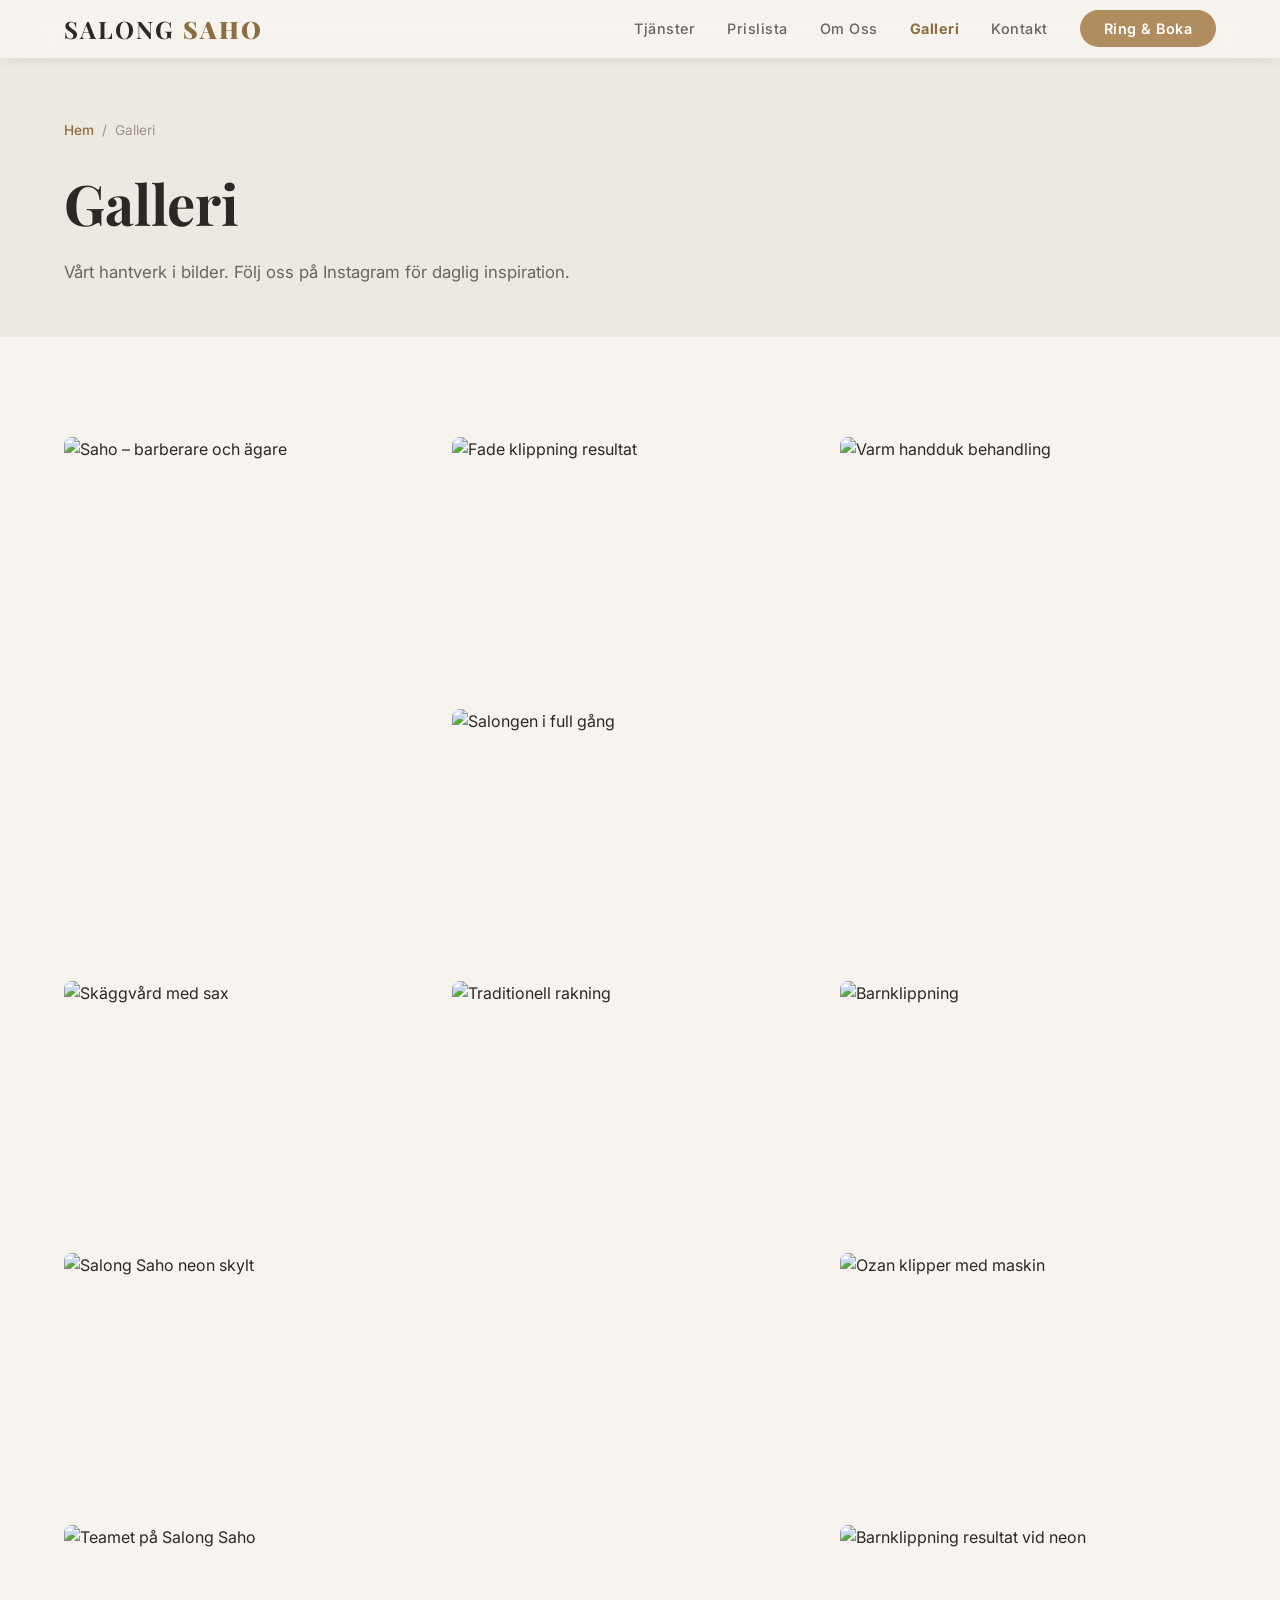
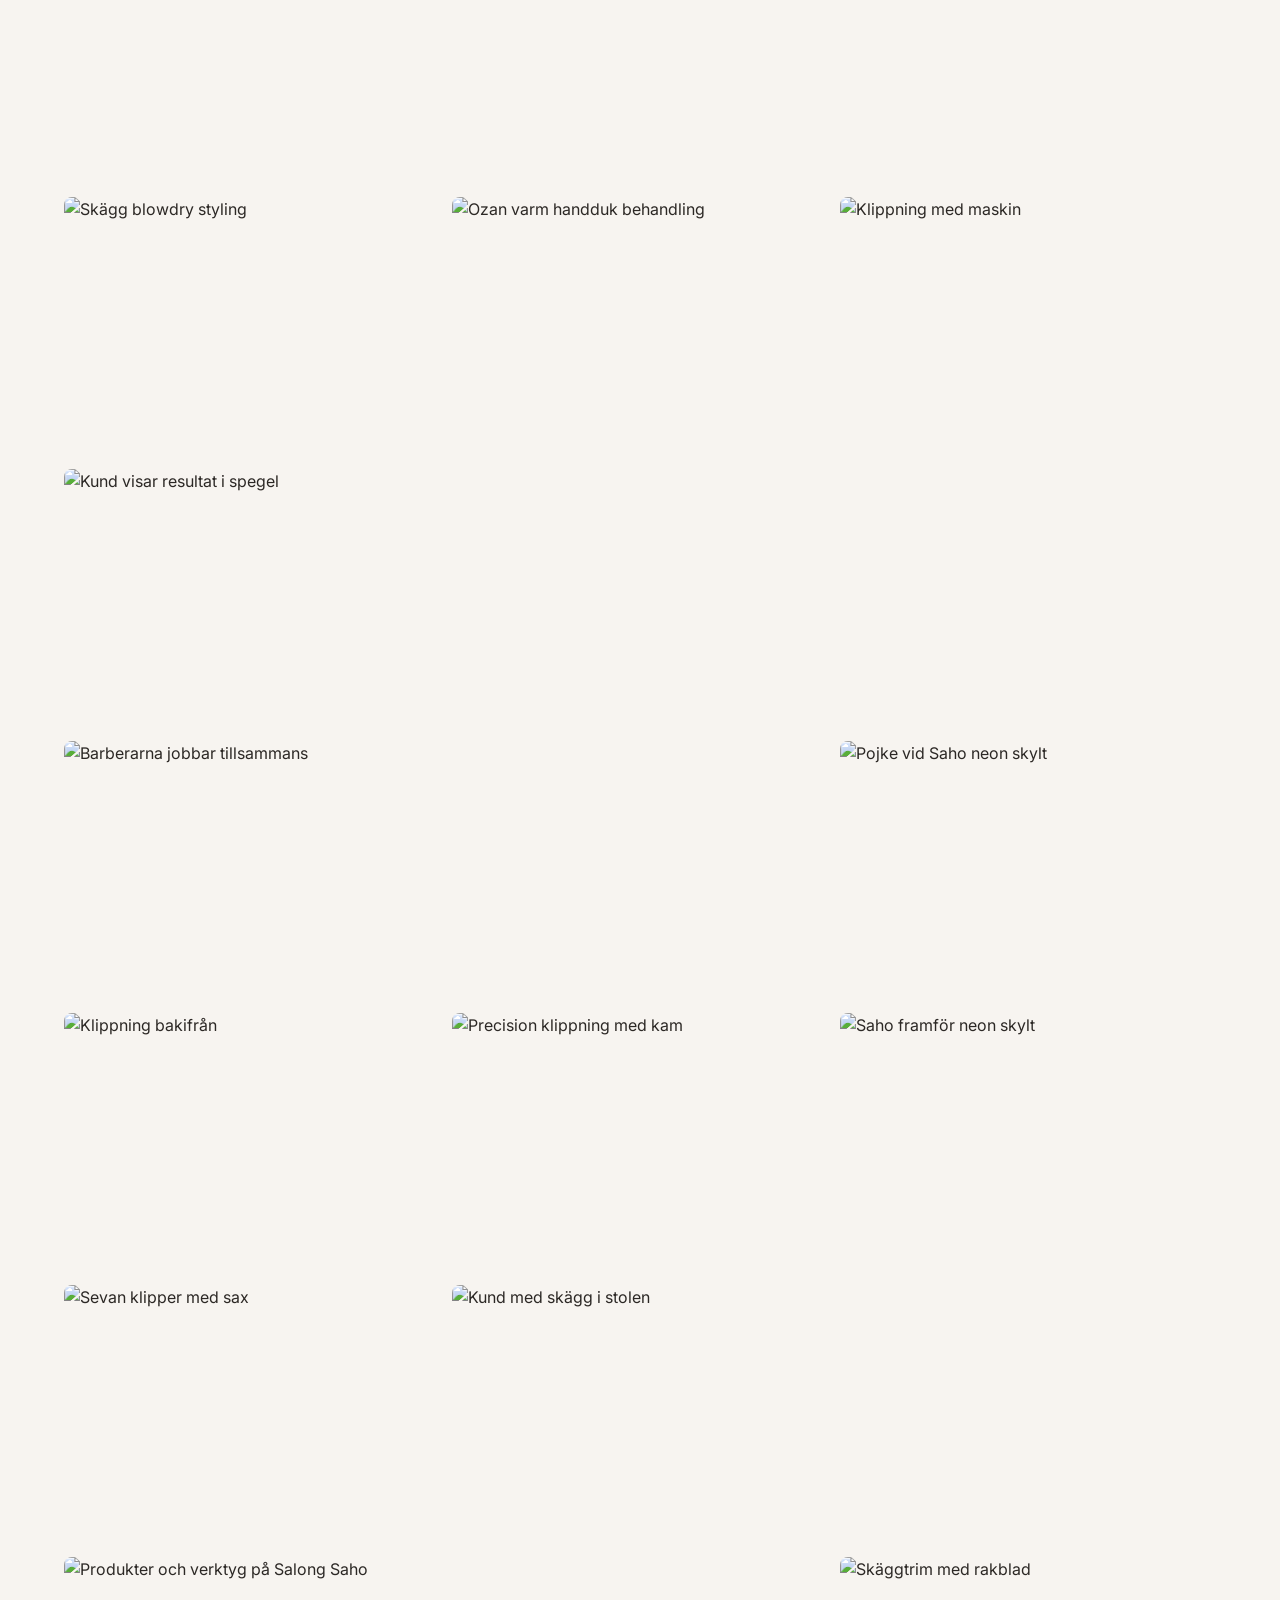
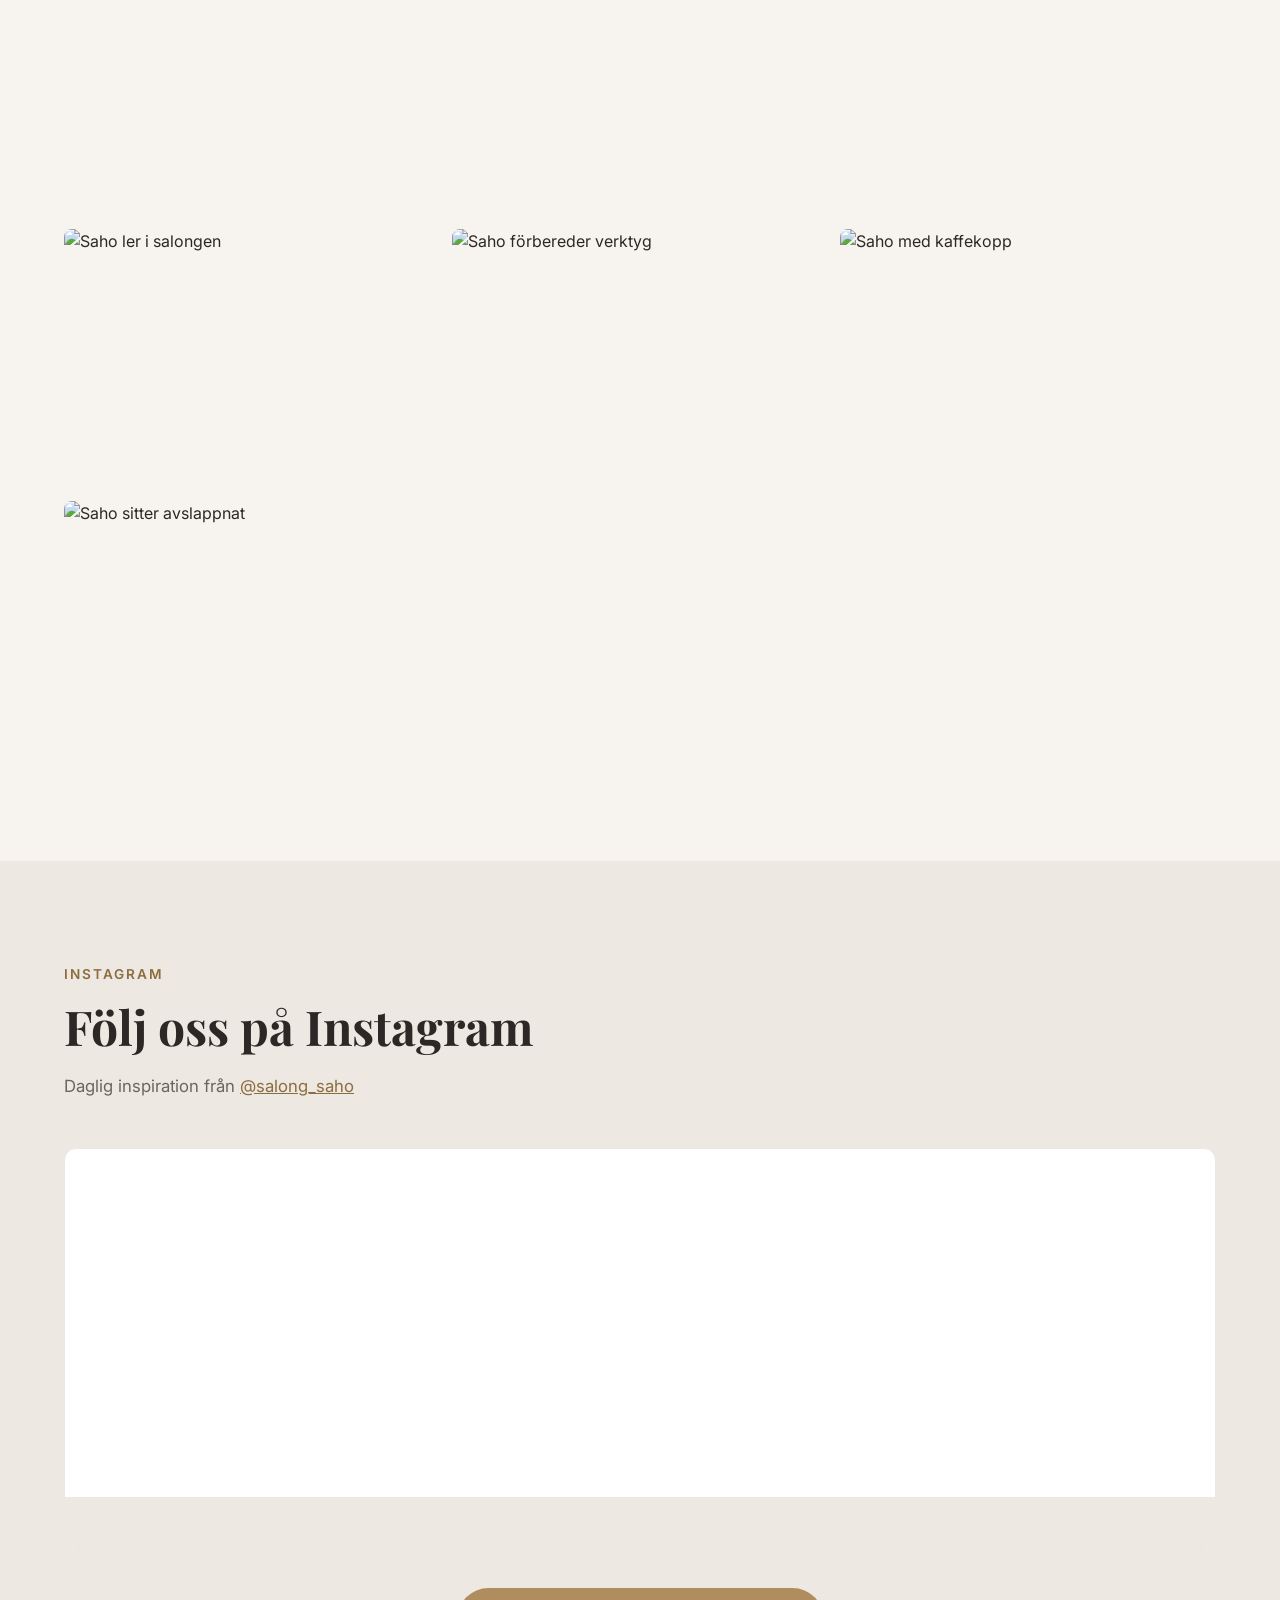
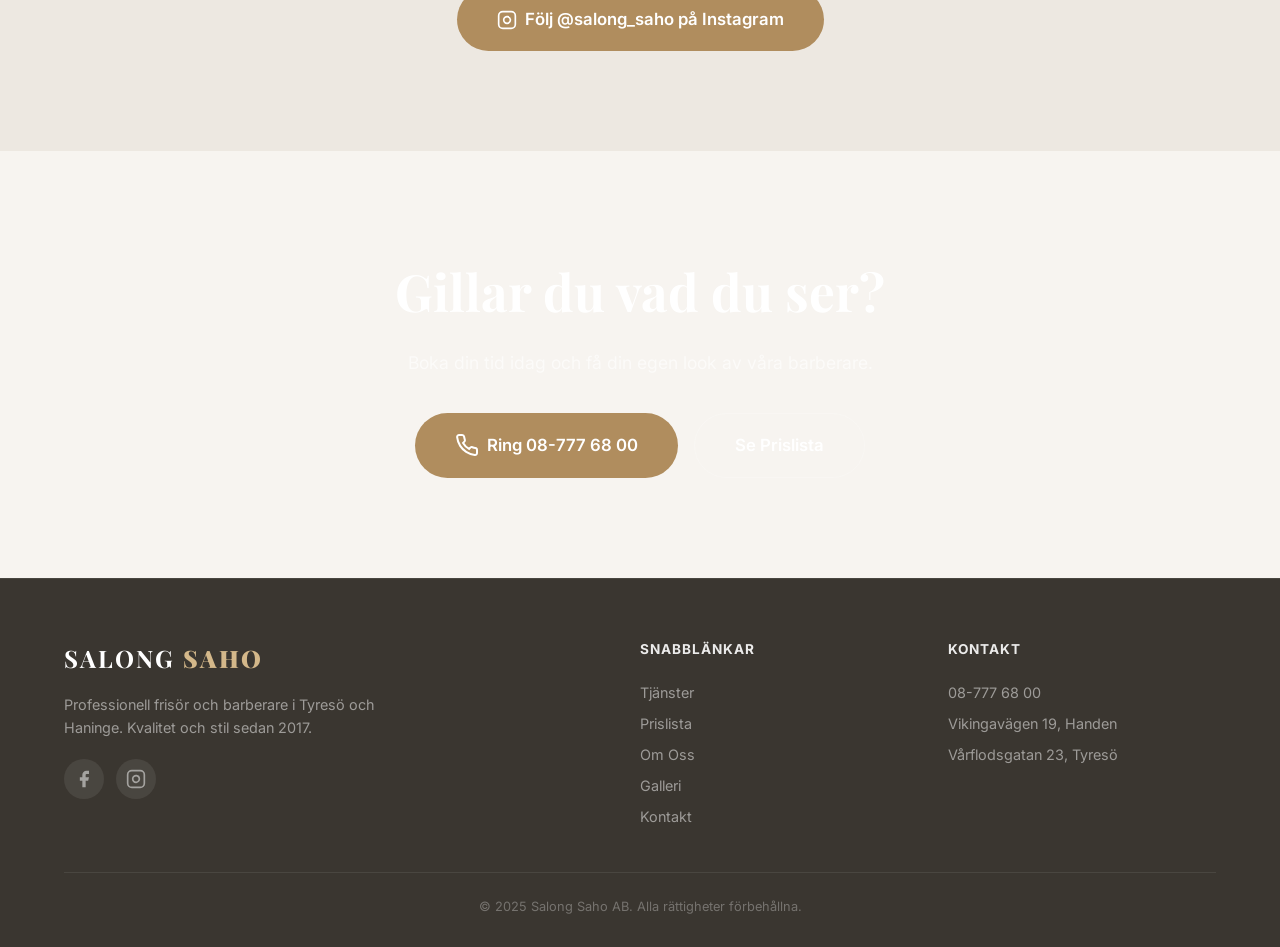
==== galleri.html @ a86d70c0 "Replace all Unsplash stock photos with real Salong Saho images Swapped every image across the site t" ====
<!DOCTYPE html>
<html lang="sv">
<head>
    <meta charset="UTF-8">
    <meta name="viewport" content="width=device-width, initial-scale=1.0">
    <title>Galleri | Salong Saho – Se vårt hantverk i Tyresö & Haninge</title>
    <meta name="description" content="Se bilder från Salong Saho. Klippningar, fades, skäggvård och styling. Följ oss på Instagram @salong_saho för daglig inspiration.">
    <meta name="keywords" content="frisör galleri tyresö, barberare bilder haninge, fade klippning bilder, salong saho instagram, herrfrisyr inspiration">
    <meta property="og:title" content="Galleri | Salong Saho – Vårt Hantverk">
    <meta property="og:description" content="Se bilder från våra salonger. Klippningar, fades och skäggvård av högsta kvalitet.">
    <meta property="og:type" content="website">
    <link rel="canonical" href="galleri.html">
    <link rel="preconnect" href="https://fonts.googleapis.com">
    <link rel="preconnect" href="https://fonts.gstatic.com" crossorigin>
    <link href="https://fonts.googleapis.com/css2?family=Playfair+Display:wght@400;700;900&family=Inter:wght@300;400;500;600;700&display=swap" rel="stylesheet">
    <link rel="stylesheet" href="style.css">
</head>
<body>
    <!-- Navigation -->
    <nav class="navbar scrolled" id="navbar">
        <div class="container nav-container">
            <a href="index.html" class="logo">
                <span class="logo-text">SALONG</span>
                <span class="logo-accent">SAHO</span>
            </a>
            <button class="nav-toggle" id="navToggle" aria-label="Meny">
                <span></span><span></span><span></span>
            </button>
            <ul class="nav-links" id="navLinks">
                <li><a href="index.html#tjanster">Tjänster</a></li>
                <li><a href="prislista.html">Prislista</a></li>
                <li><a href="om-oss.html">Om Oss</a></li>
                <li><a href="galleri.html" class="active">Galleri</a></li>
                <li><a href="kontakt.html">Kontakt</a></li>
                <li><a href="tel:087776800" class="nav-cta">Ring & Boka</a></li>
            </ul>
        </div>
    </nav>

    <!-- Page Header -->
    <header class="page-header">
        <div class="container">
            <nav class="breadcrumb" aria-label="Breadcrumb">
                <a href="index.html">Hem</a>
                <span>/</span>
                <span>Galleri</span>
            </nav>
            <h1 class="page-title">Galleri</h1>
            <p class="page-subtitle">Vårt hantverk i bilder. Följ oss på Instagram för daglig inspiration.</p>
        </div>
    </header>

    <!-- Photo Gallery -->
    <section class="section">
        <div class="container">
            <div class="photo-gallery-grid">
                <div class="gallery-item gallery-item-tall">
                    <img src="https://i.imgur.com/Fu6QAl2.jpeg" alt="Saho – barberare och ägare" loading="lazy">
                </div>
                <div class="gallery-item">
                    <img src="https://i.imgur.com/J6QV3Ie.jpeg" alt="Fade klippning resultat" loading="lazy">
                </div>
                <div class="gallery-item">
                    <img src="https://i.imgur.com/MeSCxEs.jpeg" alt="Varm handduk behandling" loading="lazy">
                </div>
                <div class="gallery-item gallery-item-wide">
                    <img src="https://i.imgur.com/U8NjHkW.jpeg" alt="Salongen i full gång" loading="lazy">
                </div>
                <div class="gallery-item">
                    <img src="https://i.imgur.com/TRkuQHp.jpeg" alt="Skäggvård med sax" loading="lazy">
                </div>
                <div class="gallery-item gallery-item-tall">
                    <img src="https://i.imgur.com/6W3kKSn.jpeg" alt="Traditionell rakning" loading="lazy">
                </div>
                <div class="gallery-item">
                    <img src="https://i.imgur.com/AyYGAXL.jpeg" alt="Barnklippning" loading="lazy">
                </div>
                <div class="gallery-item">
                    <img src="https://i.imgur.com/9bpIM47.jpeg" alt="Salong Saho neon skylt" loading="lazy">
                </div>
                <div class="gallery-item">
                    <img src="https://i.imgur.com/wH2TBpO.jpeg" alt="Ozan klipper med maskin" loading="lazy">
                </div>
                <div class="gallery-item gallery-item-wide">
                    <img src="https://i.imgur.com/bBL2uVg.jpeg" alt="Teamet på Salong Saho" loading="lazy">
                </div>
                <div class="gallery-item">
                    <img src="https://i.imgur.com/BsK6E15.jpeg" alt="Barnklippning resultat vid neon" loading="lazy">
                </div>
                <div class="gallery-item">
                    <img src="https://i.imgur.com/sJhmpuY.jpeg" alt="Skägg blowdry styling" loading="lazy">
                </div>
                <div class="gallery-item gallery-item-tall">
                    <img src="https://i.imgur.com/snk66TH.jpeg" alt="Ozan varm handduk behandling" loading="lazy">
                </div>
                <div class="gallery-item">
                    <img src="https://i.imgur.com/SPEcs8N.jpeg" alt="Klippning med maskin" loading="lazy">
                </div>
                <div class="gallery-item">
                    <img src="https://i.imgur.com/4Tg0LYP.jpeg" alt="Kund visar resultat i spegel" loading="lazy">
                </div>
                <div class="gallery-item gallery-item-wide">
                    <img src="https://i.imgur.com/YNXHGVb.jpeg" alt="Barberarna jobbar tillsammans" loading="lazy">
                </div>
                <div class="gallery-item">
                    <img src="https://i.imgur.com/YM1hYFQ.jpeg" alt="Pojke vid Saho neon skylt" loading="lazy">
                </div>
                <div class="gallery-item">
                    <img src="https://i.imgur.com/GewOa5j.jpeg" alt="Klippning bakifrån" loading="lazy">
                </div>
                <div class="gallery-item">
                    <img src="https://i.imgur.com/Iw1VJ3X.jpeg" alt="Precision klippning med kam" loading="lazy">
                </div>
                <div class="gallery-item gallery-item-tall">
                    <img src="https://i.imgur.com/WdGrhru.jpeg" alt="Saho framför neon skylt" loading="lazy">
                </div>
                <div class="gallery-item">
                    <img src="https://i.imgur.com/hX2kdGU.jpeg" alt="Sevan klipper med sax" loading="lazy">
                </div>
                <div class="gallery-item">
                    <img src="https://i.imgur.com/qFx9Hfn.jpeg" alt="Kund med skägg i stolen" loading="lazy">
                </div>
                <div class="gallery-item gallery-item-wide">
                    <img src="https://i.imgur.com/kP7XLoH.jpeg" alt="Produkter och verktyg på Salong Saho" loading="lazy">
                </div>
                <div class="gallery-item">
                    <img src="https://i.imgur.com/fbywqEA.jpeg" alt="Skäggtrim med rakblad" loading="lazy">
                </div>
                <div class="gallery-item">
                    <img src="https://i.imgur.com/J3yU0gB.jpeg" alt="Saho ler i salongen" loading="lazy">
                </div>
                <div class="gallery-item">
                    <img src="https://i.imgur.com/EUrjD7i.jpeg" alt="Saho förbereder verktyg" loading="lazy">
                </div>
                <div class="gallery-item">
                    <img src="https://i.imgur.com/O8FlcQb.jpeg" alt="Saho med kaffekopp" loading="lazy">
                </div>
                <div class="gallery-item">
                    <img src="https://i.imgur.com/wjJfCyK.jpeg" alt="Saho sitter avslappnat" loading="lazy">
                </div>
            </div>
        </div>
    </section>

    <!-- Instagram Feed -->
    <section class="section section-alt">
        <div class="container">
            <span class="section-tag">Instagram</span>
            <h2 class="section-title">Följ oss på Instagram</h2>
            <p class="section-desc">Daglig inspiration från <a href="https://www.instagram.com/salong_saho/" target="_blank" rel="noopener">@salong_saho</a></p>
            <div class="instagram-feed" id="instagram-feed">
                <div class="elfsight-app-5833ded4-6509-4c9d-b3d4-58c90ea82b96" data-elfsight-app-lazy></div>
            </div>
            <div class="gallery-cta">
                <a href="https://www.instagram.com/salong_saho/" target="_blank" rel="noopener" class="btn btn-primary btn-large">
                    <svg width="20" height="20" viewBox="0 0 24 24" fill="none" stroke="currentColor" stroke-width="2"><rect x="2" y="2" width="20" height="20" rx="5" ry="5"/><path d="M16 11.37A4 4 0 1 1 12.63 8 4 4 0 0 1 16 11.37z"/><line x1="17.5" y1="6.5" x2="17.51" y2="6.5"/></svg>
                    Följ @salong_saho på Instagram
                </a>
            </div>
        </div>
    </section>

    <!-- CTA Section -->
    <section class="cta-section">
        <div class="container">
            <h2>Gillar du vad du ser?</h2>
            <p>Boka din tid idag och få din egen look av våra barberare.</p>
            <div class="cta-actions">
                <a href="tel:087776800" class="btn btn-primary btn-large">
                    <svg width="24" height="24" viewBox="0 0 24 24" fill="none" stroke="currentColor" stroke-width="2"><path d="M22 16.92v3a2 2 0 0 1-2.18 2 19.79 19.79 0 0 1-8.63-3.07 19.5 19.5 0 0 1-6-6 19.79 19.79 0 0 1-3.07-8.67A2 2 0 0 1 4.11 2h3a2 2 0 0 1 2 1.72c.127.96.361 1.903.7 2.81a2 2 0 0 1-.45 2.11L8.09 9.91a16 16 0 0 0 6 6l1.27-1.27a2 2 0 0 1 2.11-.45c.907.339 1.85.573 2.81.7A2 2 0 0 1 22 16.92z"/></svg>
                    Ring 08-777 68 00
                </a>
                <a href="prislista.html" class="btn btn-outline btn-large">Se Prislista</a>
            </div>
        </div>
    </section>

    <!-- Footer -->
    <footer class="footer">
        <div class="container">
            <div class="footer-grid">
                <div class="footer-brand">
                    <a href="index.html" class="logo">
                        <span class="logo-text">SALONG</span>
                        <span class="logo-accent">SAHO</span>
                    </a>
                    <p>Professionell frisör och barberare i Tyresö och Haninge. Kvalitet och stil sedan 2017.</p>
                    <div class="social-links">
                        <a href="https://www.facebook.com/salongsaho/" target="_blank" rel="noopener" aria-label="Facebook">
                            <svg width="20" height="20" viewBox="0 0 24 24" fill="currentColor"><path d="M18 2h-3a5 5 0 0 0-5 5v3H7v4h3v8h4v-8h3l1-4h-4V7a1 1 0 0 1 1-1h3z"/></svg>
                        </a>
                        <a href="https://www.instagram.com/salong_saho/" target="_blank" rel="noopener" aria-label="Instagram">
                            <svg width="20" height="20" viewBox="0 0 24 24" fill="none" stroke="currentColor" stroke-width="2"><rect x="2" y="2" width="20" height="20" rx="5" ry="5"/><path d="M16 11.37A4 4 0 1 1 12.63 8 4 4 0 0 1 16 11.37z"/><line x1="17.5" y1="6.5" x2="17.51" y2="6.5"/></svg>
                        </a>
                    </div>
                </div>
                <div class="footer-links">
                    <h4>Snabblänkar</h4>
                    <a href="index.html#tjanster">Tjänster</a>
                    <a href="prislista.html">Prislista</a>
                    <a href="om-oss.html">Om Oss</a>
                    <a href="galleri.html">Galleri</a>
                    <a href="kontakt.html">Kontakt</a>
                </div>
                <div class="footer-contact">
                    <h4>Kontakt</h4>
                    <a href="tel:087776800">08-777 68 00</a>
                    <p>Vikingavägen 19, Handen</p>
                    <p>Vårflodsgatan 23, Tyresö</p>
                </div>
            </div>
            <div class="footer-bottom">
                <p>&copy; 2025 Salong Saho AB. Alla rättigheter förbehållna.</p>
            </div>
        </div>
    </footer>

    <!-- Elfsight Instagram Feed Widget -->
    <script src="https://elfsightcdn.com/platform.js" async></script>
    <script src="script.js"></script>
</body>
</html>
---- style.css ----
/* ========================================
   SALONG SAHO – Light Theme Barbershop
   ======================================== */

:root {
    --primary: #b08d5e;
    --primary-dark: #8c6d3f;
    --primary-light: #d4b88a;
    --accent: #c8a97e;
    --bg: #f7f4f0;
    --bg-alt: #ede8e1;
    --bg-card: #ffffff;
    --bg-dark: #3a3630;
    --bg-hero: #4a4540;
    --text: #2c2825;
    --text-light: #6b6560;
    --text-muted: #9a938b;
    --border: #e0d9d0;
    --border-light: #ece7e0;
    --white: #ffffff;
    --radius: 12px;
    --radius-sm: 8px;
    --shadow: 0 2px 16px rgba(44,40,37,0.08);
    --shadow-lg: 0 8px 32px rgba(44,40,37,0.12);
    --transition: 0.3s cubic-bezier(0.4, 0, 0.2, 1);
}

/* Reset & Base */
*, *::before, *::after { box-sizing: border-box; margin: 0; padding: 0; }

html {
    scroll-behavior: smooth;
    scroll-padding-top: 80px;
}

body {
    font-family: 'Inter', -apple-system, BlinkMacSystemFont, sans-serif;
    background: var(--bg);
    color: var(--text);
    line-height: 1.6;
    -webkit-font-smoothing: antialiased;
    overflow-x: hidden;
}

.container {
    max-width: 1200px;
    margin: 0 auto;
    padding: 0 24px;
}

a { color: var(--primary-dark); text-decoration: none; transition: color var(--transition); }
a:hover { color: var(--primary); }

img { max-width: 100%; display: block; }

/* ========== NAVBAR ========== */
.navbar {
    position: fixed;
    top: 0;
    left: 0;
    right: 0;
    z-index: 1000;
    padding: 16px 0;
    transition: all var(--transition);
    background: transparent;
}

.navbar.scrolled {
    background: rgba(247, 244, 240, 0.95);
    backdrop-filter: blur(20px);
    padding: 10px 0;
    box-shadow: 0 1px 12px rgba(44,40,37,0.08);
}

.navbar.on-hero { background: transparent; }
.navbar.on-hero .logo-text,
.navbar.on-hero .nav-links a { color: rgba(255,255,255,0.8); }
.navbar.on-hero .nav-links a:hover { color: #fff; }
.navbar.on-hero .logo-accent { color: var(--primary-light); }
.navbar.on-hero .nav-toggle span { background: #fff; }

.navbar.scrolled .logo-text { color: var(--text); }
.navbar.scrolled .logo-accent { color: var(--primary-dark); }
.navbar.scrolled .nav-links a { color: var(--text-light); }
.navbar.scrolled .nav-links a:hover { color: var(--text); }

.nav-container {
    display: flex;
    align-items: center;
    justify-content: space-between;
}

.logo { display: flex; gap: 8px; align-items: baseline; }
.logo-text { font-family: 'Playfair Display', serif; font-size: 1.5rem; font-weight: 700; color: var(--text); letter-spacing: 2px; transition: color var(--transition); }
.logo-accent { font-family: 'Playfair Display', serif; font-size: 1.5rem; font-weight: 900; color: var(--primary-dark); letter-spacing: 2px; transition: color var(--transition); }

.nav-links {
    display: flex;
    align-items: center;
    gap: 32px;
    list-style: none;
}

.nav-links a {
    color: var(--text-light);
    font-size: 0.9rem;
    font-weight: 500;
    letter-spacing: 0.5px;
    transition: color var(--transition);
}

.nav-links a:hover { color: var(--text); }

.nav-cta {
    background: var(--primary) !important;
    color: var(--white) !important;
    padding: 10px 24px;
    border-radius: 50px;
    font-weight: 600 !important;
    transition: all var(--transition) !important;
}

.nav-cta:hover {
    background: var(--primary-dark) !important;
    transform: translateY(-1px);
}

.nav-toggle {
    display: none;
    flex-direction: column;
    gap: 5px;
    background: none;
    border: none;
    cursor: pointer;
    padding: 4px;
}

.nav-toggle span {
    width: 24px;
    height: 2px;
    background: var(--text);
    transition: all var(--transition);
}

/* ========== HERO – Full Background Image ========== */
.hero {
    min-height: 100vh;
    position: relative;
    overflow: hidden;
    display: flex;
    flex-direction: column;
}

.hero-bg-image {
    position: absolute;
    inset: 0;
    background: url('https://i.imgur.com/YNXHGVb.jpeg') center center / cover no-repeat;
    z-index: 0;
}

.hero-overlay {
    position: absolute;
    inset: 0;
    background: linear-gradient(
        to bottom,
        rgba(44, 40, 37, 0.55) 0%,
        rgba(44, 40, 37, 0.65) 40%,
        rgba(44, 40, 37, 0.80) 100%
    );
    z-index: 1;
}

.hero-content {
    flex: 1;
    display: flex;
    flex-direction: column;
    align-items: center;
    justify-content: center;
    position: relative;
    z-index: 2;
    padding-top: 100px;
    padding-bottom: 40px;
    gap: 48px;
}

.hero-title-area {
    text-align: center;
}

.hero-big-title {
    font-family: 'Playfair Display', serif;
    font-weight: 900;
    line-height: 0.9;
    letter-spacing: -2px;
}

.hero-big-title span {
    display: block;
    font-size: clamp(4rem, 14vw, 11rem);
    color: rgba(255, 255, 255, 0.92);
    text-shadow: 0 4px 40px rgba(0,0,0,0.3);
}

.hero-service-list {
    width: 100%;
    max-width: 560px;
}

.hero-service-row {
    display: flex;
    align-items: center;
    gap: 16px;
    padding: 18px 0;
    border-bottom: 1px solid rgba(255,255,255,0.1);
    animation: fadeInUp 0.6s ease both;
}

.hero-service-row:nth-child(1) { animation-delay: 0.1s; }
.hero-service-row:nth-child(2) { animation-delay: 0.2s; }
.hero-service-row:nth-child(3) { animation-delay: 0.3s; }
.hero-service-row:nth-child(4) { animation-delay: 0.4s; }
.hero-service-row:nth-child(5) { animation-delay: 0.5s; }
.hero-service-row:nth-child(6) { animation-delay: 0.6s; }
.hero-service-row:nth-child(7) { animation-delay: 0.7s; }

.hero-service-name {
    font-size: 1.05rem;
    font-weight: 500;
    color: rgba(255,255,255,0.9);
    white-space: nowrap;
}

.hero-service-line {
    flex: 1;
    height: 1px;
    background: rgba(255,255,255,0.12);
    min-width: 20px;
}

.hero-service-price {
    font-size: 1.05rem;
    font-weight: 600;
    color: rgba(255,255,255,0.7);
    white-space: nowrap;
}

.hero-book-btn {
    display: inline-block;
    background: var(--primary);
    color: var(--white) !important;
    padding: 8px 20px;
    font-size: 0.8rem;
    font-weight: 700;
    letter-spacing: 2px;
    border-radius: 4px;
    transition: all var(--transition);
    white-space: nowrap;
}

.hero-book-btn:hover {
    background: var(--primary-light);
    color: var(--bg-dark) !important;
    transform: translateX(4px);
}

.hero-bottom-bar {
    background: rgba(0,0,0,0.2);
    border-top: 1px solid rgba(255,255,255,0.08);
    padding: 16px 0;
    position: relative;
    z-index: 2;
}

.hero-bottom-inner {
    display: flex;
    align-items: center;
    justify-content: space-between;
    gap: 24px;
    flex-wrap: wrap;
}

.hero-tagline {
    color: rgba(255,255,255,0.5);
    font-size: 0.85rem;
    letter-spacing: 1px;
    text-transform: uppercase;
}

.hero-rating {
    display: flex;
    align-items: center;
    gap: 8px;
    color: rgba(255,255,255,0.7);
    font-size: 0.9rem;
}

.hero-rating .stars {
    color: var(--primary-light);
    font-size: 0.95rem;
    letter-spacing: 2px;
}

/* ========== BUTTONS ========== */
.btn {
    display: inline-flex;
    align-items: center;
    gap: 8px;
    padding: 14px 32px;
    border-radius: 50px;
    font-size: 0.95rem;
    font-weight: 600;
    cursor: pointer;
    transition: all var(--transition);
    border: none;
    text-decoration: none;
}

.btn-primary {
    background: var(--primary);
    color: var(--white);
}

.btn-primary:hover {
    background: var(--primary-dark);
    color: var(--white);
    transform: translateY(-2px);
    box-shadow: 0 6px 20px rgba(176, 141, 94, 0.25);
}

.btn-outline {
    background: transparent;
    color: var(--text);
    border: 1.5px solid var(--border);
}

.btn-outline:hover {
    border-color: var(--primary);
    color: var(--primary-dark);
    transform: translateY(-2px);
}

.btn-small { padding: 10px 24px; font-size: 0.85rem; }
.btn-large { padding: 18px 40px; font-size: 1.05rem; }

/* ========== SECTIONS ========== */
.section {
    padding: 100px 0;
}

.section-alt {
    background: var(--bg-alt);
}

.section-dark {
    background: var(--bg-alt);
}

.section-tag {
    display: inline-block;
    color: var(--primary-dark);
    font-size: 0.85rem;
    font-weight: 600;
    letter-spacing: 2px;
    text-transform: uppercase;
    margin-bottom: 12px;
}

.section-title {
    font-family: 'Playfair Display', serif;
    font-size: clamp(2rem, 4vw, 3rem);
    font-weight: 700;
    margin-bottom: 16px;
    line-height: 1.2;
    color: var(--text);
}

.section-desc {
    color: var(--text-light);
    font-size: 1.05rem;
    max-width: 560px;
    margin-bottom: 48px;
    line-height: 1.7;
}

.section-desc a { text-decoration: underline; color: var(--primary-dark); }

/* ========== SERVICES ========== */
.services-grid {
    display: grid;
    grid-template-columns: repeat(3, 1fr);
    gap: 24px;
}

.service-card {
    background: var(--bg-card);
    border: 1px solid var(--border-light);
    border-radius: var(--radius);
    padding: 36px 28px;
    transition: all var(--transition);
    box-shadow: var(--shadow);
}

.service-card:hover {
    border-color: var(--primary-light);
    transform: translateY(-4px);
    box-shadow: var(--shadow-lg);
}

.service-img {
    width: 100%;
    height: 180px;
    border-radius: var(--radius-sm);
    overflow: hidden;
    margin-bottom: 20px;
}

.service-img img {
    width: 100%;
    height: 100%;
    object-fit: cover;
    transition: transform var(--transition);
}

.service-card:hover .service-img img {
    transform: scale(1.05);
}

.service-icon {
    width: 56px;
    height: 56px;
    display: flex;
    align-items: center;
    justify-content: center;
    background: rgba(176, 141, 94, 0.1);
    border-radius: var(--radius-sm);
    margin-bottom: 20px;
    color: var(--primary-dark);
}

.service-card h3 {
    font-family: 'Playfair Display', serif;
    font-size: 1.25rem;
    margin-bottom: 10px;
    color: var(--text);
}

.service-card p {
    color: var(--text-light);
    font-size: 0.9rem;
    line-height: 1.6;
}

/* ========== PAGE HEADER (subpages) ========== */
.page-header {
    padding: 120px 0 50px;
    background: var(--bg-alt);
    border-bottom: 1px solid var(--border-light);
}

.page-title {
    font-family: 'Playfair Display', serif;
    font-size: clamp(2.2rem, 5vw, 3.5rem);
    font-weight: 700;
    color: var(--text);
    margin-bottom: 12px;
}

.page-subtitle {
    color: var(--text-light);
    font-size: 1.05rem;
    max-width: 560px;
}

.breadcrumb {
    display: flex;
    align-items: center;
    gap: 8px;
    margin-bottom: 16px;
    font-size: 0.85rem;
}

.breadcrumb a {
    color: var(--primary-dark);
    font-weight: 500;
}

.breadcrumb span {
    color: var(--text-muted);
}

.nav-links a.active {
    color: var(--primary-dark) !important;
    font-weight: 700;
}

/* ========== PRICE LIST ========== */
.price-grid {
    display: grid;
    grid-template-columns: repeat(2, 1fr);
    gap: 28px;
}

.price-category {
    background: var(--bg-card);
    border: 1px solid var(--border-light);
    border-radius: var(--radius);
    padding: 32px;
    box-shadow: var(--shadow);
    transition: all var(--transition);
}

.price-category:hover {
    border-color: var(--primary-light);
    box-shadow: var(--shadow-lg);
}

.price-category-highlight {
    border-color: var(--primary-light);
    background: linear-gradient(135deg, rgba(176, 141, 94, 0.06), rgba(176, 141, 94, 0.02));
}

.price-category-title {
    font-family: 'Playfair Display', serif;
    font-size: 1.2rem;
    font-weight: 700;
    color: var(--text);
    margin-bottom: 20px;
    padding-bottom: 14px;
    border-bottom: 2px solid var(--border-light);
    display: flex;
    align-items: center;
    gap: 10px;
}

.price-category-title svg {
    color: var(--primary-dark);
    flex-shrink: 0;
}

.price-item {
    display: flex;
    align-items: baseline;
    gap: 8px;
    padding: 10px 0;
}

.price-item + .price-item {
    border-top: 1px solid var(--border-light);
}

.price-name {
    font-size: 0.95rem;
    color: var(--text);
}

.price-name small {
    color: var(--text-muted);
    font-size: 0.8rem;
    font-weight: 400;
}

.price-dots {
    flex: 1;
    border-bottom: 1px dotted var(--border);
    min-width: 20px;
    margin-bottom: 4px;
}

.price-value {
    font-weight: 700;
    color: var(--primary-dark);
    white-space: nowrap;
    font-size: 0.95rem;
}

.price-item-desc {
    border-top: none !important;
    padding-top: 0;
}

.price-item-desc small {
    color: var(--text-muted);
    font-size: 0.82rem;
    line-height: 1.5;
    font-style: italic;
}

/* ========== ABOUT ========== */
.about-grid {
    display: grid;
    grid-template-columns: 1fr 1fr;
    gap: 60px;
    align-items: center;
}

.about-content .section-title { margin-top: 8px; }

.about-content p {
    color: var(--text-light);
    margin-bottom: 20px;
    line-height: 1.7;
}

.about-features {
    display: grid;
    gap: 14px;
    margin: 28px 0 36px;
}

.feature {
    display: flex;
    align-items: center;
    gap: 12px;
    color: var(--text);
    font-weight: 500;
    font-size: 0.95rem;
}

.feature svg { color: var(--primary-dark); flex-shrink: 0; }

.about-img {
    width: 100%;
    aspect-ratio: 4/5;
    object-fit: cover;
    border-radius: var(--radius);
    box-shadow: var(--shadow-lg);
}

/* ========== ABOUT PHOTO COLLAGE ========== */
.about-photo-collage {
    position: relative;
    width: 100%;
    max-width: 480px;
    margin: 0 auto;
    aspect-ratio: 3/4;
}

.about-photo-main {
    width: 80%;
    height: 85%;
    border-radius: var(--radius);
    overflow: hidden;
    box-shadow: var(--shadow-lg);
    position: relative;
    z-index: 1;
}

.about-photo-main img {
    width: 100%;
    height: 100%;
    object-fit: cover;
}

.about-photo-small {
    position: absolute;
    width: 50%;
    aspect-ratio: 4/3;
    border-radius: var(--radius-sm);
    overflow: hidden;
    box-shadow: var(--shadow-lg);
    border: 3px solid var(--bg);
    z-index: 2;
}

.about-photo-small img {
    width: 100%;
    height: 100%;
    object-fit: cover;
}

.about-photo-top {
    top: -10px;
    right: -10px;
}

.about-photo-bottom {
    bottom: 20px;
    right: -10px;
}

/* ========== PHOTO GALLERY GRID ========== */
.photo-gallery-grid {
    display: grid;
    grid-template-columns: repeat(3, 1fr);
    gap: 12px;
    grid-auto-rows: 260px;
}

.gallery-item {
    border-radius: var(--radius-sm);
    overflow: hidden;
    position: relative;
}

.gallery-item img {
    width: 100%;
    height: 100%;
    object-fit: cover;
    transition: transform 0.4s ease;
}

.gallery-item:hover img {
    transform: scale(1.05);
}

.gallery-item-tall {
    grid-row: span 2;
}

.gallery-item-wide {
    grid-column: span 2;
}

/* ========== BRANDS ========== */
.brands-grid {
    display: grid;
    grid-template-columns: repeat(5, 1fr);
    gap: 16px;
}

.brand-item {
    background: var(--bg-card);
    border: 1px solid var(--border-light);
    border-radius: var(--radius-sm);
    padding: 24px 16px;
    text-align: center;
    font-size: 0.9rem;
    font-weight: 600;
    color: var(--text);
    letter-spacing: 0.5px;
    transition: all var(--transition);
}

.brand-item:hover {
    border-color: var(--primary-light);
    box-shadow: var(--shadow);
    transform: translateY(-2px);
}

/* ========== REVIEWS ========== */
.reviews-grid {
    display: grid;
    grid-template-columns: repeat(3, 1fr);
    gap: 24px;
}

.review-card {
    background: var(--bg-card);
    border: 1px solid var(--border-light);
    border-radius: var(--radius);
    padding: 32px;
    transition: all var(--transition);
    box-shadow: var(--shadow);
}

.review-card:hover {
    border-color: var(--primary-light);
    transform: translateY(-2px);
    box-shadow: var(--shadow-lg);
}

.review-stars {
    color: var(--primary);
    font-size: 1rem;
    margin-bottom: 16px;
    letter-spacing: 2px;
}

.review-text {
    font-size: 1rem;
    line-height: 1.7;
    margin-bottom: 20px;
    color: var(--text);
    font-style: italic;
}

.review-author {
    display: flex;
    align-items: center;
    gap: 12px;
}

.review-avatar {
    width: 40px;
    height: 40px;
    background: rgba(176, 141, 94, 0.12);
    border-radius: 50%;
    display: flex;
    align-items: center;
    justify-content: center;
    font-weight: 700;
    color: var(--primary-dark);
    font-size: 0.9rem;
}

.review-author strong { display: block; font-size: 0.9rem; color: var(--text); }
.review-author span { font-size: 0.8rem; color: var(--text-muted); }

.review-card-cta {
    background: linear-gradient(135deg, rgba(176, 141, 94, 0.1), rgba(176, 141, 94, 0.04));
    border-color: var(--primary-light);
    display: flex;
    align-items: center;
    justify-content: center;
}

.review-cta-content {
    text-align: center;
}

.review-cta-content h3 {
    font-family: 'Playfair Display', serif;
    font-size: 2.5rem;
    font-weight: 900;
    color: var(--primary-dark);
}

.review-cta-content .review-stars { margin-bottom: 8px; }

.review-cta-content p {
    color: var(--text-light);
    margin-bottom: 20px;
    font-size: 0.95rem;
}

.review-cta-content small { display: block; opacity: 0.7; }

/* ========== GALLERY ========== */
.gallery-grid {
    display: grid;
    grid-template-columns: repeat(4, 1fr);
    grid-auto-rows: 200px;
    gap: 16px;
}

.gallery-item { border-radius: var(--radius-sm); overflow: hidden; }

.gallery-item-tall { grid-row: span 2; }
.gallery-item-wide { grid-column: span 2; }

.gallery-placeholder {
    width: 100%;
    height: 100%;
    background: linear-gradient(145deg, var(--bg-alt), var(--border-light));
    display: flex;
    align-items: center;
    justify-content: center;
    border: 1px solid var(--border);
    transition: all var(--transition);
    position: relative;
    overflow: hidden;
}

.gallery-placeholder::before {
    content: '';
    position: absolute;
    inset: 0;
    background: linear-gradient(135deg, rgba(176, 141, 94, 0.08), transparent);
    opacity: 0;
    transition: opacity var(--transition);
}

.gallery-placeholder:hover::before { opacity: 1; }

.gallery-placeholder span {
    color: var(--text-muted);
    font-size: 0.85rem;
    font-weight: 500;
    letter-spacing: 1px;
    text-transform: uppercase;
}

/* Instagram Feed */
.instagram-feed {
    margin-bottom: 32px;
    border-radius: var(--radius);
    overflow: hidden;
    min-height: 400px;
    display: flex;
    align-items: center;
    justify-content: center;
    background: var(--bg-card);
    border: 1px solid var(--border-light);
}

/* Hide Elfsight branding */
.eapps-widget-toolbar,
a[href*="elfsight"],
a[href*="elfsight.com"],
div[class*="eapps"][class*="branding"],
div[class*="elfsight"][class*="branding"],
.eapps-instagram-feed-posts-grid-load-more-container + div,
.eapps-instagram-feed-posts-view + a,
.eapps-instagram-feed-posts-view ~ a,
.eapps-instagram-feed-posts-view ~ div:last-child {
    display: none !important;
    visibility: hidden !important;
    height: 0 !important;
    max-height: 0 !important;
    overflow: hidden !important;
    opacity: 0 !important;
    pointer-events: none !important;
    font-size: 0 !important;
    line-height: 0 !important;
    margin: 0 !important;
    padding: 0 !important;
}

/* Cover branding area at bottom of feed */
.instagram-feed {
    position: relative;
}

.instagram-feed::after {
    content: '';
    position: absolute;
    bottom: 0;
    left: 0;
    right: 0;
    height: 50px;
    background: var(--bg-alt);
    z-index: 999;
    pointer-events: none;
}

.instagram-feed:empty::after {
    content: 'Instagram-flöde laddas... Konfigurera ditt Elfsight App ID för att visa bilder från @salong_saho';
    color: var(--text-muted);
    font-size: 0.9rem;
    text-align: center;
    padding: 40px;
    line-height: 1.8;
}

.gallery-cta {
    text-align: center;
    margin-top: 40px;
}

/* ========== LOCATIONS ========== */
.locations-grid {
    display: grid;
    grid-template-columns: repeat(2, 1fr);
    gap: 32px;
}

.location-card {
    background: var(--bg-card);
    border: 1px solid var(--border-light);
    border-radius: var(--radius);
    padding: 40px;
    transition: all var(--transition);
    box-shadow: var(--shadow);
}

.location-card:hover {
    border-color: var(--primary-light);
    box-shadow: var(--shadow-lg);
}

.location-badge {
    display: inline-block;
    background: rgba(176, 141, 94, 0.12);
    color: var(--primary-dark);
    padding: 4px 14px;
    border-radius: 50px;
    font-size: 0.8rem;
    font-weight: 600;
    letter-spacing: 1px;
    text-transform: uppercase;
    margin-bottom: 16px;
}

.location-card h3 {
    font-family: 'Playfair Display', serif;
    font-size: 1.5rem;
    margin-bottom: 20px;
    color: var(--text);
}

.location-info { margin-bottom: 24px; }

.info-row {
    display: flex;
    align-items: center;
    gap: 12px;
    padding: 8px 0;
    color: var(--text-light);
    font-size: 0.95rem;
}

.info-row svg { color: var(--primary-dark); flex-shrink: 0; }
.info-row a { color: var(--text-light); }
.info-row a:hover { color: var(--primary-dark); }

.hours-table {
    margin-bottom: 24px;
}

.hours-table h4 {
    font-size: 0.85rem;
    text-transform: uppercase;
    letter-spacing: 1px;
    color: var(--text-muted);
    margin-bottom: 12px;
}

.hours-row {
    display: flex;
    justify-content: space-between;
    padding: 8px 0;
    border-bottom: 1px solid var(--border-light);
    font-size: 0.9rem;
    color: var(--text);
}

.hours-row:last-child { border-bottom: none; }
.hours-closed { color: var(--text-muted); }

/* ========== CTA SECTION ========== */
.cta-section {
    padding: 100px 0;
    text-align: center;
    background: linear-gradient(rgba(58, 54, 48, 0.88), rgba(58, 54, 48, 0.92)),
                url('https://i.imgur.com/U8NjHkW.jpeg');
    background-size: cover;
    background-position: center;
    background-attachment: fixed;
    color: #fff;
    position: relative;
    overflow: hidden;
}

.cta-section h2 {
    font-family: 'Playfair Display', serif;
    font-size: clamp(2rem, 4vw, 3.5rem);
    font-weight: 700;
    margin-bottom: 16px;
    position: relative;
}

.cta-section p {
    color: rgba(255,255,255,0.6);
    font-size: 1.1rem;
    margin-bottom: 36px;
    position: relative;
}

.cta-actions {
    display: flex;
    gap: 16px;
    justify-content: center;
    flex-wrap: wrap;
    position: relative;
}

.cta-section .btn-outline {
    color: #fff;
    border-color: rgba(255,255,255,0.2);
}

.cta-section .btn-outline:hover {
    border-color: var(--primary-light);
    color: var(--primary-light);
}

/* ========== FOOTER ========== */
.footer {
    background: var(--bg-dark);
    border-top: 1px solid rgba(255,255,255,0.08);
    padding: 60px 0 30px;
    color: rgba(255,255,255,0.7);
}

.footer-grid {
    display: grid;
    grid-template-columns: 2fr 1fr 1fr;
    gap: 40px;
    margin-bottom: 40px;
}

.footer .logo-text { color: #fff; }
.footer .logo-accent { color: var(--primary-light); }

.footer-brand p {
    color: rgba(255,255,255,0.5);
    margin-top: 16px;
    font-size: 0.9rem;
    line-height: 1.6;
    max-width: 320px;
}

.social-links {
    display: flex;
    gap: 12px;
    margin-top: 20px;
}

.social-links a {
    width: 40px;
    height: 40px;
    display: flex;
    align-items: center;
    justify-content: center;
    background: rgba(255,255,255,0.08);
    border-radius: 50%;
    color: rgba(255,255,255,0.5);
    transition: all var(--transition);
}

.social-links a:hover {
    background: var(--primary);
    color: #fff;
}

.footer-links h4,
.footer-contact h4 {
    font-size: 0.85rem;
    text-transform: uppercase;
    letter-spacing: 1px;
    color: rgba(255,255,255,0.9);
    margin-bottom: 16px;
}

.footer-links a,
.footer-contact a {
    display: block;
    color: rgba(255,255,255,0.5);
    font-size: 0.9rem;
    padding: 4px 0;
    transition: color var(--transition);
}

.footer-links a:hover,
.footer-contact a:hover { color: var(--primary-light); }

.footer-contact p {
    color: rgba(255,255,255,0.5);
    font-size: 0.9rem;
    padding: 4px 0;
}

.footer-bottom {
    border-top: 1px solid rgba(255,255,255,0.08);
    padding-top: 24px;
    text-align: center;
}

.footer-bottom p {
    color: rgba(255,255,255,0.3);
    font-size: 0.8rem;
}

/* ========== ANIMATIONS ========== */
@keyframes fadeInUp {
    from { opacity: 0; transform: translateY(20px); }
    to { opacity: 1; transform: translateY(0); }
}

@keyframes fadeInDown {
    from { opacity: 0; transform: translateY(-20px); }
    to { opacity: 1; transform: translateY(0); }
}

/* Scroll reveal */
.service-card,
.review-card,
.location-card,
.price-category {
    opacity: 0;
    transform: translateY(20px);
    transition: opacity 0.6s ease, transform 0.6s ease, border-color var(--transition), box-shadow var(--transition);
}

.service-card.visible,
.review-card.visible,
.location-card.visible,
.price-category.visible {
    opacity: 1;
    transform: translateY(0);
}

/* ========== RESPONSIVE ========== */
@media (max-width: 1024px) {
    .services-grid { grid-template-columns: repeat(2, 1fr); }
    .reviews-grid { grid-template-columns: repeat(2, 1fr); }
    .brands-grid { grid-template-columns: repeat(4, 1fr); }
    .gallery-grid { grid-template-columns: repeat(3, 1fr); grid-auto-rows: 180px; }
    .photo-gallery-grid { grid-template-columns: repeat(3, 1fr); grid-auto-rows: 220px; }
}

@media (max-width: 768px) {
    .nav-toggle { display: flex; }

    .nav-links {
        position: fixed;
        top: 0;
        right: -100%;
        width: 280px;
        height: 100vh;
        background: var(--bg-card);
        flex-direction: column;
        padding: 80px 32px 32px;
        gap: 24px;
        transition: right var(--transition);
        box-shadow: -10px 0 30px rgba(0,0,0,0.1);
    }

    .nav-links.open { right: 0; }
    .nav-links a { font-size: 1rem; color: var(--text) !important; }

    .hero-big-title span { font-size: clamp(3rem, 14vw, 6rem); }
    .hero-content { padding-top: 90px; gap: 32px; }
    .hero-service-list { max-width: 100%; padding: 0 8px; }

    .hero-bottom-inner {
        flex-direction: column;
        text-align: center;
        gap: 12px;
    }

    .price-grid { grid-template-columns: 1fr; }
    .price-category { padding: 24px 20px; }
    .price-category-title { font-size: 1.1rem; }
    .page-header { padding: 100px 0 36px; }

    .about-grid {
        grid-template-columns: 1fr;
        gap: 40px;
    }

    .about-image { order: -1; }

    .services-grid { grid-template-columns: 1fr; }
    .reviews-grid { grid-template-columns: 1fr; }
    .brands-grid { grid-template-columns: repeat(3, 1fr); gap: 12px; }
    .brand-item { padding: 18px 12px; font-size: 0.82rem; }
    .locations-grid { grid-template-columns: 1fr; }

    .gallery-grid {
        grid-template-columns: repeat(2, 1fr);
        grid-auto-rows: 160px;
    }

    .photo-gallery-grid {
        grid-template-columns: repeat(2, 1fr);
        grid-auto-rows: 180px;
    }

    .photo-gallery-grid .gallery-item-tall { grid-row: span 1; }
    .photo-gallery-grid .gallery-item-wide { grid-column: span 1; }

    .gallery-item-tall { grid-row: span 1; }
    .gallery-item-wide { grid-column: span 1; }

    .footer-grid {
        grid-template-columns: 1fr;
        gap: 32px;
    }

    .section { padding: 70px 0; }
    .cta-section { padding: 70px 0; }
}

@media (max-width: 480px) {
    .hero-service-name { font-size: 0.9rem; }
    .hero-service-price { font-size: 0.9rem; }
    .hero-actions { flex-direction: column; align-items: center; }
    .btn-large { width: 100%; justify-content: center; }
    .cta-actions { flex-direction: column; align-items: center; }
    .location-card { padding: 28px; }
}
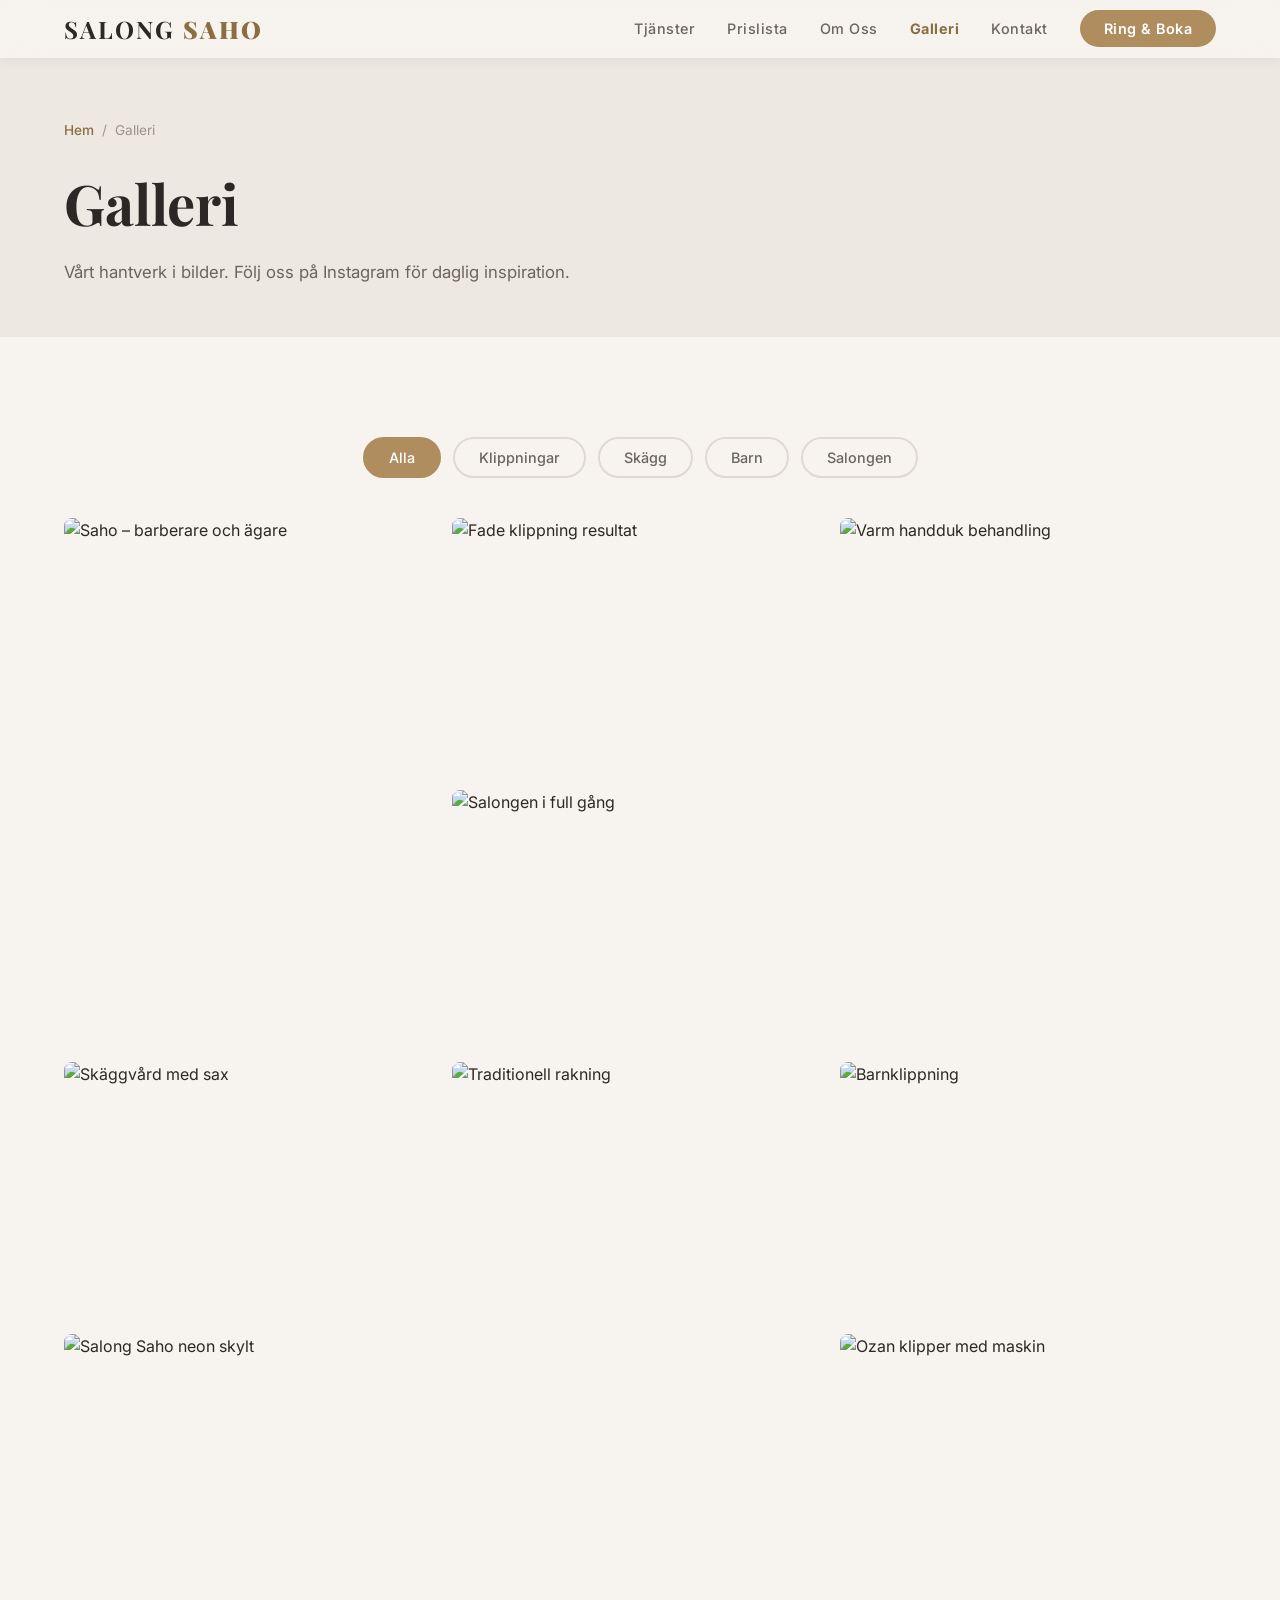
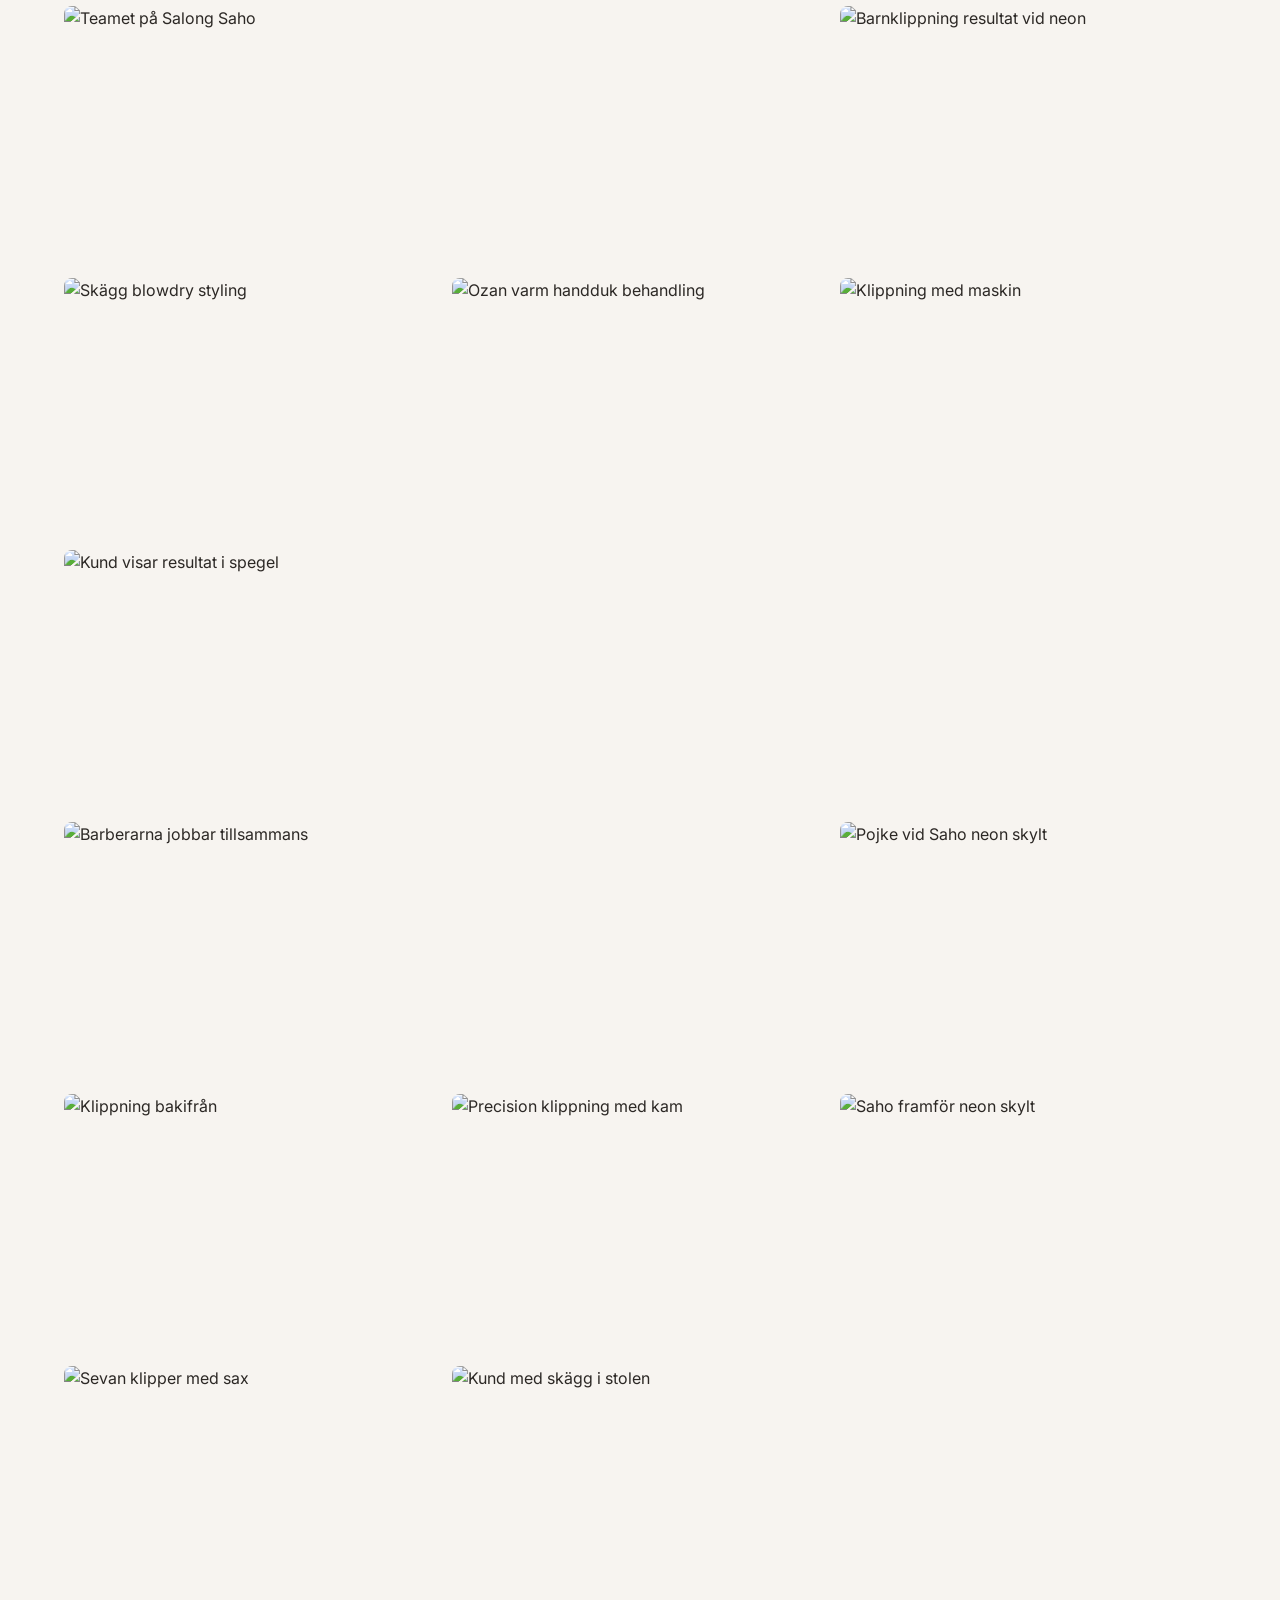
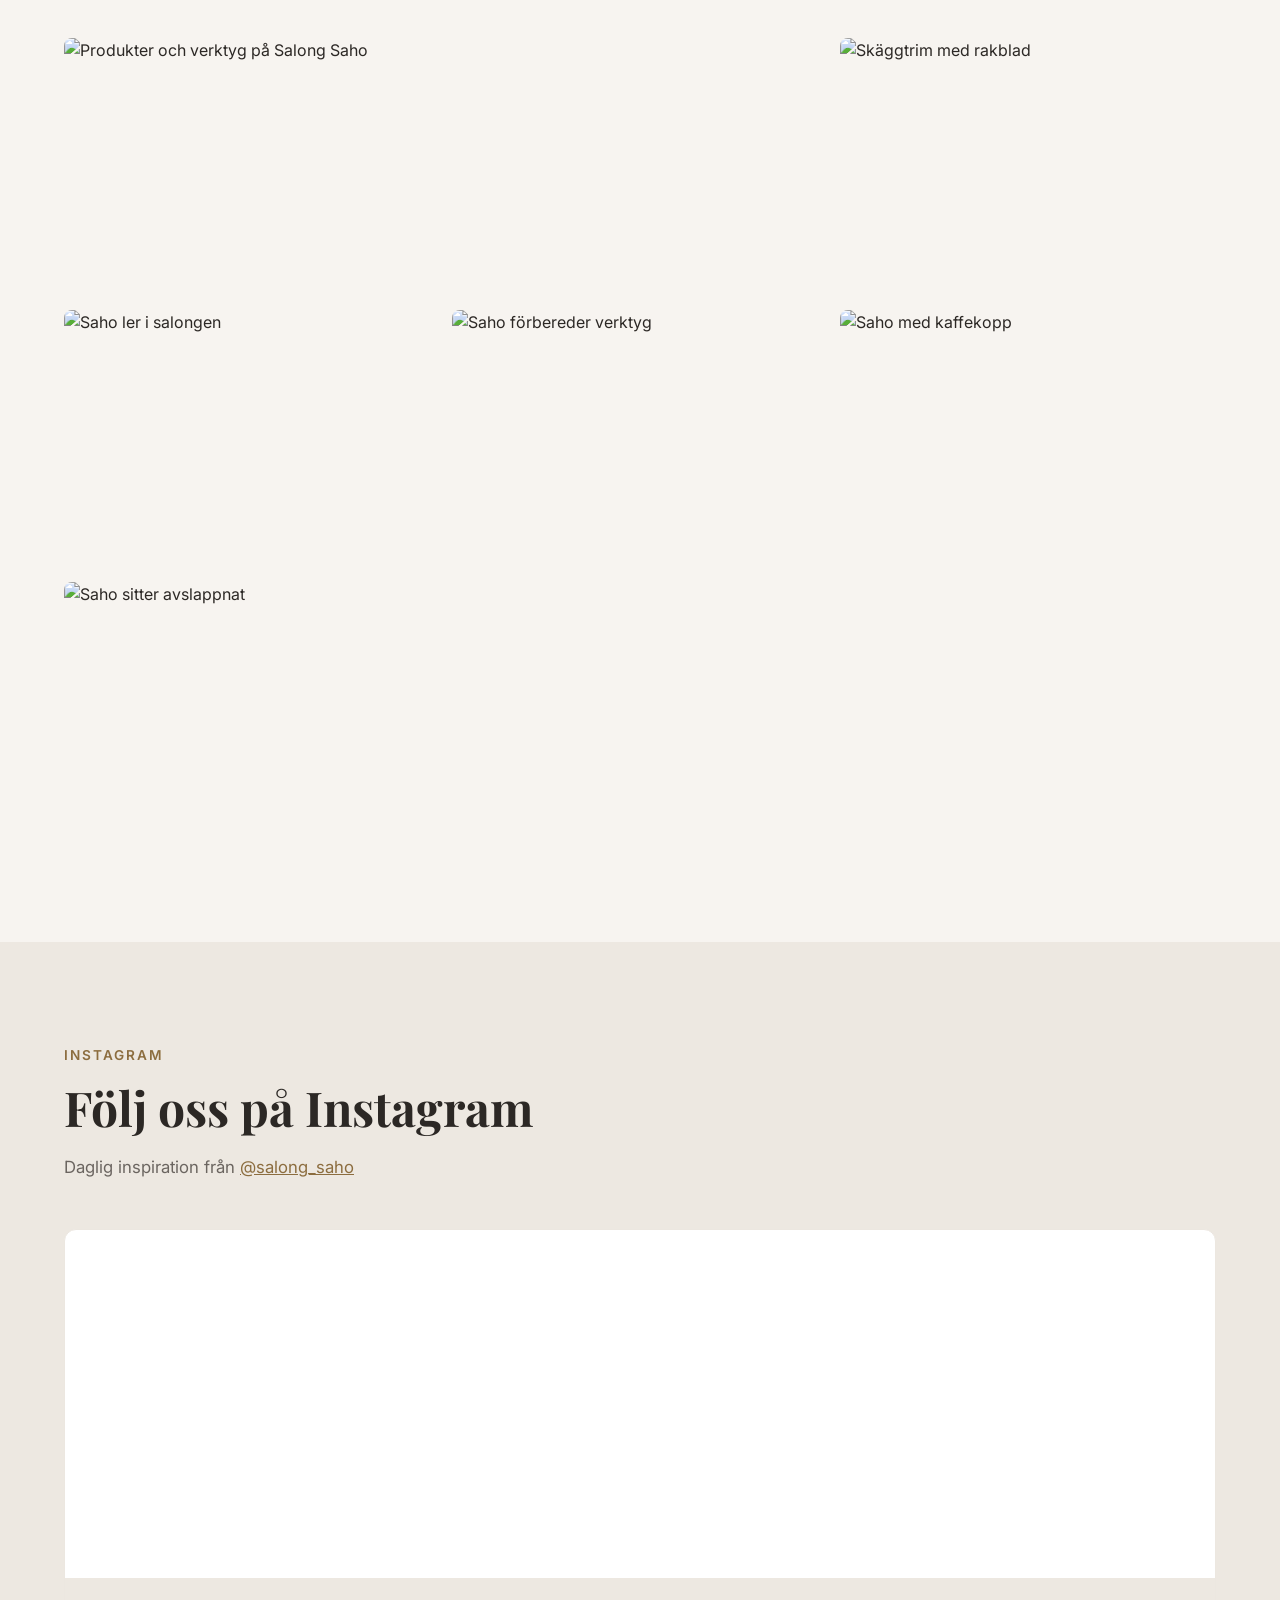
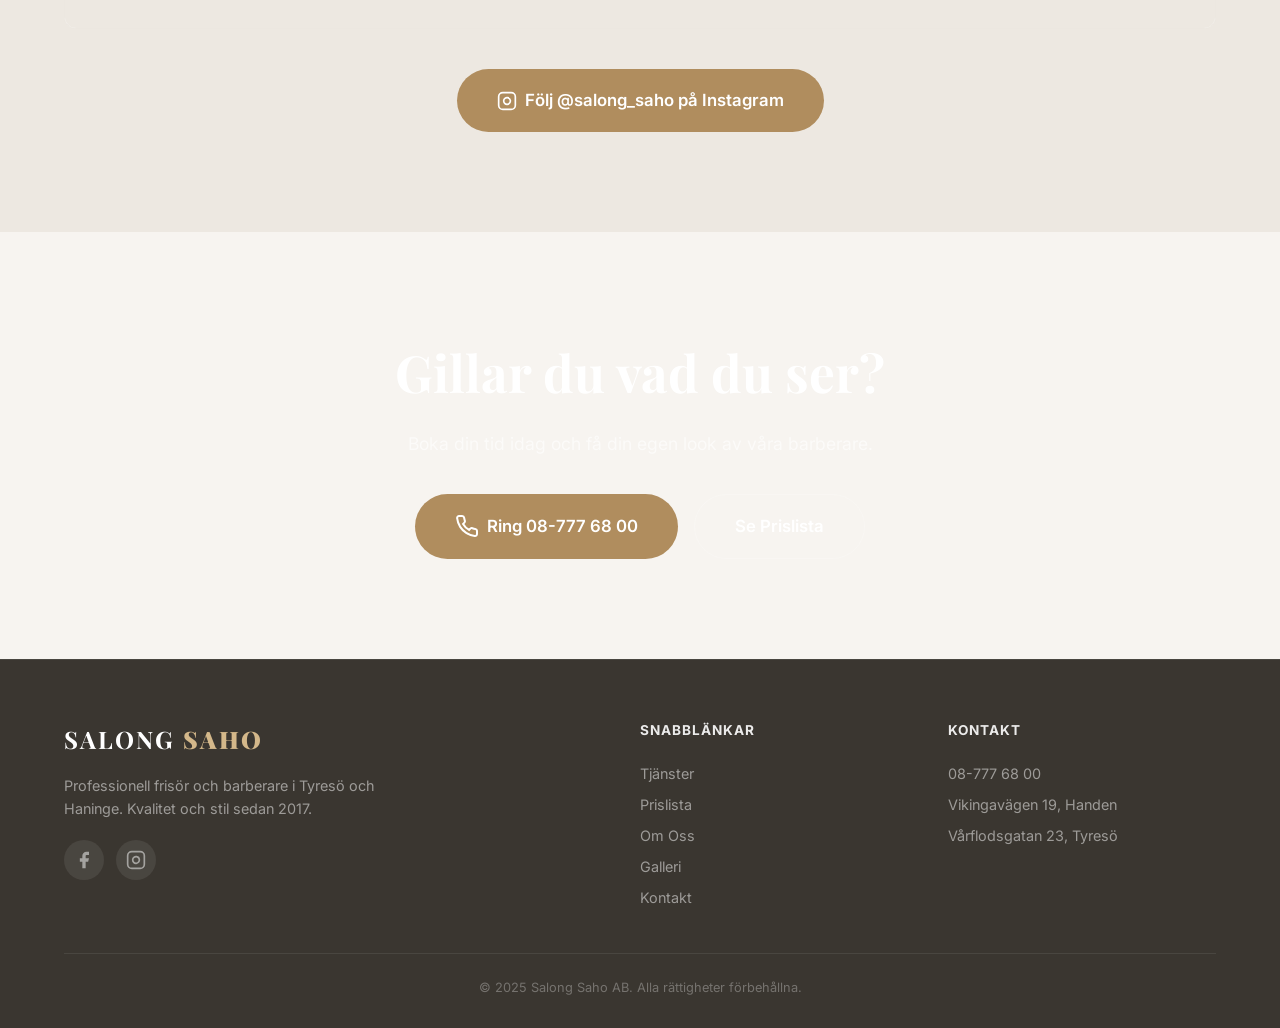
==== commit 5a4dfd08: "Polish site: fix bugs, add lightbox, gallery filters, and mobile improvements - Fix logo link on ind" ====
--- a/galleri.html
+++ b/galleri.html
@@ -32,7 +32,7 @@
                 <li><a href="om-oss.html">Om Oss</a></li>
                 <li><a href="galleri.html" class="active">Galleri</a></li>
                 <li><a href="kontakt.html">Kontakt</a></li>
-                <li><a href="tel:087776800" class="nav-cta">Ring & Boka</a></li>
+                <li><a href="tel:+4687776800" class="nav-cta">Ring & Boka</a></li>
             </ul>
         </div>
     </nav>
@@ -53,89 +53,96 @@
     <!-- Photo Gallery -->
     <section class="section">
         <div class="container">
+            <div class="gallery-filters">
+                <button class="gallery-filter-btn active" data-filter="alla">Alla</button>
+                <button class="gallery-filter-btn" data-filter="klippning">Klippningar</button>
+                <button class="gallery-filter-btn" data-filter="skagg">Skägg</button>
+                <button class="gallery-filter-btn" data-filter="barn">Barn</button>
+                <button class="gallery-filter-btn" data-filter="salong">Salongen</button>
+            </div>
             <div class="photo-gallery-grid">
-                <div class="gallery-item gallery-item-tall">
+                <div class="gallery-item gallery-item-tall" data-category="salong">
                     <img src="https://i.imgur.com/Fu6QAl2.jpeg" alt="Saho – barberare och ägare" loading="lazy">
                 </div>
-                <div class="gallery-item">
+                <div class="gallery-item" data-category="klippning">
                     <img src="https://i.imgur.com/J6QV3Ie.jpeg" alt="Fade klippning resultat" loading="lazy">
                 </div>
-                <div class="gallery-item">
+                <div class="gallery-item" data-category="skagg">
                     <img src="https://i.imgur.com/MeSCxEs.jpeg" alt="Varm handduk behandling" loading="lazy">
                 </div>
-                <div class="gallery-item gallery-item-wide">
+                <div class="gallery-item gallery-item-wide" data-category="salong">
                     <img src="https://i.imgur.com/U8NjHkW.jpeg" alt="Salongen i full gång" loading="lazy">
                 </div>
-                <div class="gallery-item">
+                <div class="gallery-item" data-category="skagg">
                     <img src="https://i.imgur.com/TRkuQHp.jpeg" alt="Skäggvård med sax" loading="lazy">
                 </div>
-                <div class="gallery-item gallery-item-tall">
+                <div class="gallery-item gallery-item-tall" data-category="skagg">
                     <img src="https://i.imgur.com/6W3kKSn.jpeg" alt="Traditionell rakning" loading="lazy">
                 </div>
-                <div class="gallery-item">
+                <div class="gallery-item" data-category="barn">
                     <img src="https://i.imgur.com/AyYGAXL.jpeg" alt="Barnklippning" loading="lazy">
                 </div>
-                <div class="gallery-item">
+                <div class="gallery-item" data-category="salong">
                     <img src="https://i.imgur.com/9bpIM47.jpeg" alt="Salong Saho neon skylt" loading="lazy">
                 </div>
-                <div class="gallery-item">
+                <div class="gallery-item" data-category="klippning">
                     <img src="https://i.imgur.com/wH2TBpO.jpeg" alt="Ozan klipper med maskin" loading="lazy">
                 </div>
-                <div class="gallery-item gallery-item-wide">
+                <div class="gallery-item gallery-item-wide" data-category="salong">
                     <img src="https://i.imgur.com/bBL2uVg.jpeg" alt="Teamet på Salong Saho" loading="lazy">
                 </div>
-                <div class="gallery-item">
+                <div class="gallery-item" data-category="barn">
                     <img src="https://i.imgur.com/BsK6E15.jpeg" alt="Barnklippning resultat vid neon" loading="lazy">
                 </div>
-                <div class="gallery-item">
+                <div class="gallery-item" data-category="skagg">
                     <img src="https://i.imgur.com/sJhmpuY.jpeg" alt="Skägg blowdry styling" loading="lazy">
                 </div>
-                <div class="gallery-item gallery-item-tall">
+                <div class="gallery-item gallery-item-tall" data-category="skagg">
                     <img src="https://i.imgur.com/snk66TH.jpeg" alt="Ozan varm handduk behandling" loading="lazy">
                 </div>
-                <div class="gallery-item">
+                <div class="gallery-item" data-category="klippning">
                     <img src="https://i.imgur.com/SPEcs8N.jpeg" alt="Klippning med maskin" loading="lazy">
                 </div>
-                <div class="gallery-item">
+                <div class="gallery-item" data-category="klippning">
                     <img src="https://i.imgur.com/4Tg0LYP.jpeg" alt="Kund visar resultat i spegel" loading="lazy">
                 </div>
-                <div class="gallery-item gallery-item-wide">
+                <div class="gallery-item gallery-item-wide" data-category="salong">
                     <img src="https://i.imgur.com/YNXHGVb.jpeg" alt="Barberarna jobbar tillsammans" loading="lazy">
                 </div>
-                <div class="gallery-item">
+                <div class="gallery-item" data-category="barn">
                     <img src="https://i.imgur.com/YM1hYFQ.jpeg" alt="Pojke vid Saho neon skylt" loading="lazy">
                 </div>
-                <div class="gallery-item">
+                <div class="gallery-item" data-category="barn">
                     <img src="https://i.imgur.com/GewOa5j.jpeg" alt="Klippning bakifrån" loading="lazy">
                 </div>
-                <div class="gallery-item">
+                <div class="gallery-item" data-category="barn">
                     <img src="https://i.imgur.com/Iw1VJ3X.jpeg" alt="Precision klippning med kam" loading="lazy">
                 </div>
-                <div class="gallery-item gallery-item-tall">
+                <div class="gallery-item gallery-item-tall" data-category="salong">
                     <img src="https://i.imgur.com/WdGrhru.jpeg" alt="Saho framför neon skylt" loading="lazy">
                 </div>
-                <div class="gallery-item">
+                <div class="gallery-item" data-category="barn">
                     <img src="https://i.imgur.com/hX2kdGU.jpeg" alt="Sevan klipper med sax" loading="lazy">
                 </div>
-                <div class="gallery-item">
+                <div class="gallery-item" data-category="skagg">
                     <img src="https://i.imgur.com/qFx9Hfn.jpeg" alt="Kund med skägg i stolen" loading="lazy">
                 </div>
-                <div class="gallery-item gallery-item-wide">
+                <div class="gallery-item gallery-item-wide" data-category="salong">
                     <img src="https://i.imgur.com/kP7XLoH.jpeg" alt="Produkter och verktyg på Salong Saho" loading="lazy">
                 </div>
-                <div class="gallery-item">
+                <div class="gallery-item" data-category="skagg">
                     <img src="https://i.imgur.com/fbywqEA.jpeg" alt="Skäggtrim med rakblad" loading="lazy">
                 </div>
-                <div class="gallery-item">
+                <div class="gallery-item" data-category="salong">
                     <img src="https://i.imgur.com/J3yU0gB.jpeg" alt="Saho ler i salongen" loading="lazy">
                 </div>
-                <div class="gallery-item">
+                <div class="gallery-item" data-category="salong">
                     <img src="https://i.imgur.com/EUrjD7i.jpeg" alt="Saho förbereder verktyg" loading="lazy">
                 </div>
-                <div class="gallery-item">
+                <div class="gallery-item" data-category="salong">
                     <img src="https://i.imgur.com/O8FlcQb.jpeg" alt="Saho med kaffekopp" loading="lazy">
                 </div>
-                <div class="gallery-item">
+                <div class="gallery-item" data-category="salong">
                     <img src="https://i.imgur.com/wjJfCyK.jpeg" alt="Saho sitter avslappnat" loading="lazy">
                 </div>
             </div>
@@ -166,7 +173,7 @@
             <h2>Gillar du vad du ser?</h2>
             <p>Boka din tid idag och få din egen look av våra barberare.</p>
             <div class="cta-actions">
-                <a href="tel:087776800" class="btn btn-primary btn-large">
+                <a href="tel:+4687776800" class="btn btn-primary btn-large">
                     <svg width="24" height="24" viewBox="0 0 24 24" fill="none" stroke="currentColor" stroke-width="2"><path d="M22 16.92v3a2 2 0 0 1-2.18 2 19.79 19.79 0 0 1-8.63-3.07 19.5 19.5 0 0 1-6-6 19.79 19.79 0 0 1-3.07-8.67A2 2 0 0 1 4.11 2h3a2 2 0 0 1 2 1.72c.127.96.361 1.903.7 2.81a2 2 0 0 1-.45 2.11L8.09 9.91a16 16 0 0 0 6 6l1.27-1.27a2 2 0 0 1 2.11-.45c.907.339 1.85.573 2.81.7A2 2 0 0 1 22 16.92z"/></svg>
                     Ring 08-777 68 00
                 </a>
@@ -204,7 +211,7 @@
                 </div>
                 <div class="footer-contact">
                     <h4>Kontakt</h4>
-                    <a href="tel:087776800">08-777 68 00</a>
+                    <a href="tel:+4687776800">08-777 68 00</a>
                     <p>Vikingavägen 19, Handen</p>
                     <p>Vårflodsgatan 23, Tyresö</p>
                 </div>
@@ -215,8 +222,17 @@
         </div>
     </footer>
 
+    <!-- Lightbox -->
+    <div class="lightbox" id="lightbox">
+        <button class="lightbox-close" aria-label="Stäng">&times;</button>
+        <button class="lightbox-nav lightbox-prev" aria-label="Föregående">&#10094;</button>
+        <button class="lightbox-nav lightbox-next" aria-label="Nästa">&#10095;</button>
+        <img class="lightbox-img" id="lightbox-img" src="" alt="">
+        <div class="lightbox-counter" id="lightbox-counter"></div>
+    </div>
+
     <!-- Elfsight Instagram Feed Widget -->
-    <script src="https://elfsightcdn.com/platform.js" async></script>
+    <script src="https://static.elfsight.com/platform/platform.js" async></script>
     <script src="script.js"></script>
 </body>
 </html>
--- a/style.css
+++ b/style.css
@@ -240,7 +240,7 @@
 .hero-service-price {
     font-size: 1.05rem;
     font-weight: 600;
-    color: rgba(255,255,255,0.7);
+    color: rgba(255,255,255,0.9);
     white-space: nowrap;
 }
 
@@ -690,17 +690,32 @@
     border-radius: var(--radius-sm);
     overflow: hidden;
     position: relative;
+    cursor: pointer;
+}
+
+.gallery-item::after {
+    content: '';
+    position: absolute;
+    inset: 0;
+    background: linear-gradient(to top, rgba(0,0,0,0.5) 0%, transparent 50%);
+    opacity: 0;
+    transition: opacity 0.4s ease;
+    pointer-events: none;
+}
+
+.gallery-item:hover::after {
+    opacity: 1;
 }
 
 .gallery-item img {
     width: 100%;
     height: 100%;
     object-fit: cover;
-    transition: transform 0.4s ease;
+    transition: transform 0.5s cubic-bezier(0.25, 0.46, 0.45, 0.94);
 }
 
 .gallery-item:hover img {
-    transform: scale(1.05);
+    transform: scale(1.08);
 }
 
 .gallery-item-tall {
@@ -1259,7 +1274,7 @@
     }
 
     .section { padding: 70px 0; }
-    .cta-section { padding: 70px 0; }
+    .cta-section { padding: 70px 0; background-attachment: scroll; }
 }
 
 @media (max-width: 480px) {
@@ -1269,4 +1284,147 @@
     .btn-large { width: 100%; justify-content: center; }
     .cta-actions { flex-direction: column; align-items: center; }
     .location-card { padding: 28px; }
-}
+
+    .photo-gallery-grid {
+        grid-template-columns: 1fr;
+        grid-auto-rows: 240px;
+    }
+    .photo-gallery-grid .gallery-item-wide { grid-column: span 1; }
+}
+
+/* ========== GALLERY FILTER ========== */
+.gallery-filters {
+    display: flex;
+    justify-content: center;
+    gap: 12px;
+    margin-bottom: 40px;
+    flex-wrap: wrap;
+}
+
+.gallery-filter-btn {
+    padding: 10px 24px;
+    border: 2px solid var(--border);
+    border-radius: 50px;
+    background: transparent;
+    color: var(--text-light);
+    font-family: 'Inter', sans-serif;
+    font-size: 0.9rem;
+    font-weight: 500;
+    cursor: pointer;
+    transition: all 0.3s ease;
+}
+
+.gallery-filter-btn:hover {
+    border-color: var(--primary);
+    color: var(--primary);
+}
+
+.gallery-filter-btn.active {
+    background: var(--primary);
+    border-color: var(--primary);
+    color: #fff;
+}
+
+.gallery-item {
+    transition: opacity 0.4s ease, transform 0.4s ease;
+}
+
+.gallery-item.hidden {
+    display: none;
+}
+
+/* ========== LIGHTBOX ========== */
+.lightbox {
+    display: none;
+    position: fixed;
+    inset: 0;
+    z-index: 10000;
+    background: rgba(0, 0, 0, 0.92);
+    align-items: center;
+    justify-content: center;
+    backdrop-filter: blur(8px);
+    -webkit-backdrop-filter: blur(8px);
+}
+
+.lightbox.active {
+    display: flex;
+}
+
+.lightbox-img {
+    max-width: 90vw;
+    max-height: 85vh;
+    object-fit: contain;
+    border-radius: 8px;
+    box-shadow: 0 20px 60px rgba(0, 0, 0, 0.5);
+    animation: lightboxFadeIn 0.3s ease;
+}
+
+@keyframes lightboxFadeIn {
+    from { opacity: 0; transform: scale(0.95); }
+    to { opacity: 1; transform: scale(1); }
+}
+
+.lightbox-close {
+    position: absolute;
+    top: 24px;
+    right: 24px;
+    width: 48px;
+    height: 48px;
+    border: none;
+    background: rgba(255, 255, 255, 0.1);
+    color: #fff;
+    font-size: 28px;
+    cursor: pointer;
+    border-radius: 50%;
+    display: flex;
+    align-items: center;
+    justify-content: center;
+    transition: background 0.3s ease;
+}
+
+.lightbox-close:hover {
+    background: rgba(255, 255, 255, 0.2);
+}
+
+.lightbox-nav {
+    position: absolute;
+    top: 50%;
+    transform: translateY(-50%);
+    width: 52px;
+    height: 52px;
+    border: none;
+    background: rgba(255, 255, 255, 0.1);
+    color: #fff;
+    font-size: 24px;
+    cursor: pointer;
+    border-radius: 50%;
+    display: flex;
+    align-items: center;
+    justify-content: center;
+    transition: background 0.3s ease;
+}
+
+.lightbox-nav:hover {
+    background: rgba(255, 255, 255, 0.25);
+}
+
+.lightbox-prev { left: 24px; }
+.lightbox-next { right: 24px; }
+
+.lightbox-counter {
+    position: absolute;
+    bottom: 24px;
+    left: 50%;
+    transform: translateX(-50%);
+    color: rgba(255, 255, 255, 0.6);
+    font-size: 0.9rem;
+    font-family: 'Inter', sans-serif;
+}
+
+@media (max-width: 768px) {
+    .lightbox-nav { width: 42px; height: 42px; font-size: 20px; }
+    .lightbox-prev { left: 12px; }
+    .lightbox-next { right: 12px; }
+    .lightbox-close { top: 16px; right: 16px; width: 40px; height: 40px; }
+    .lightbox-img { max-width: 95vw; max-height: 80vh; }
+}
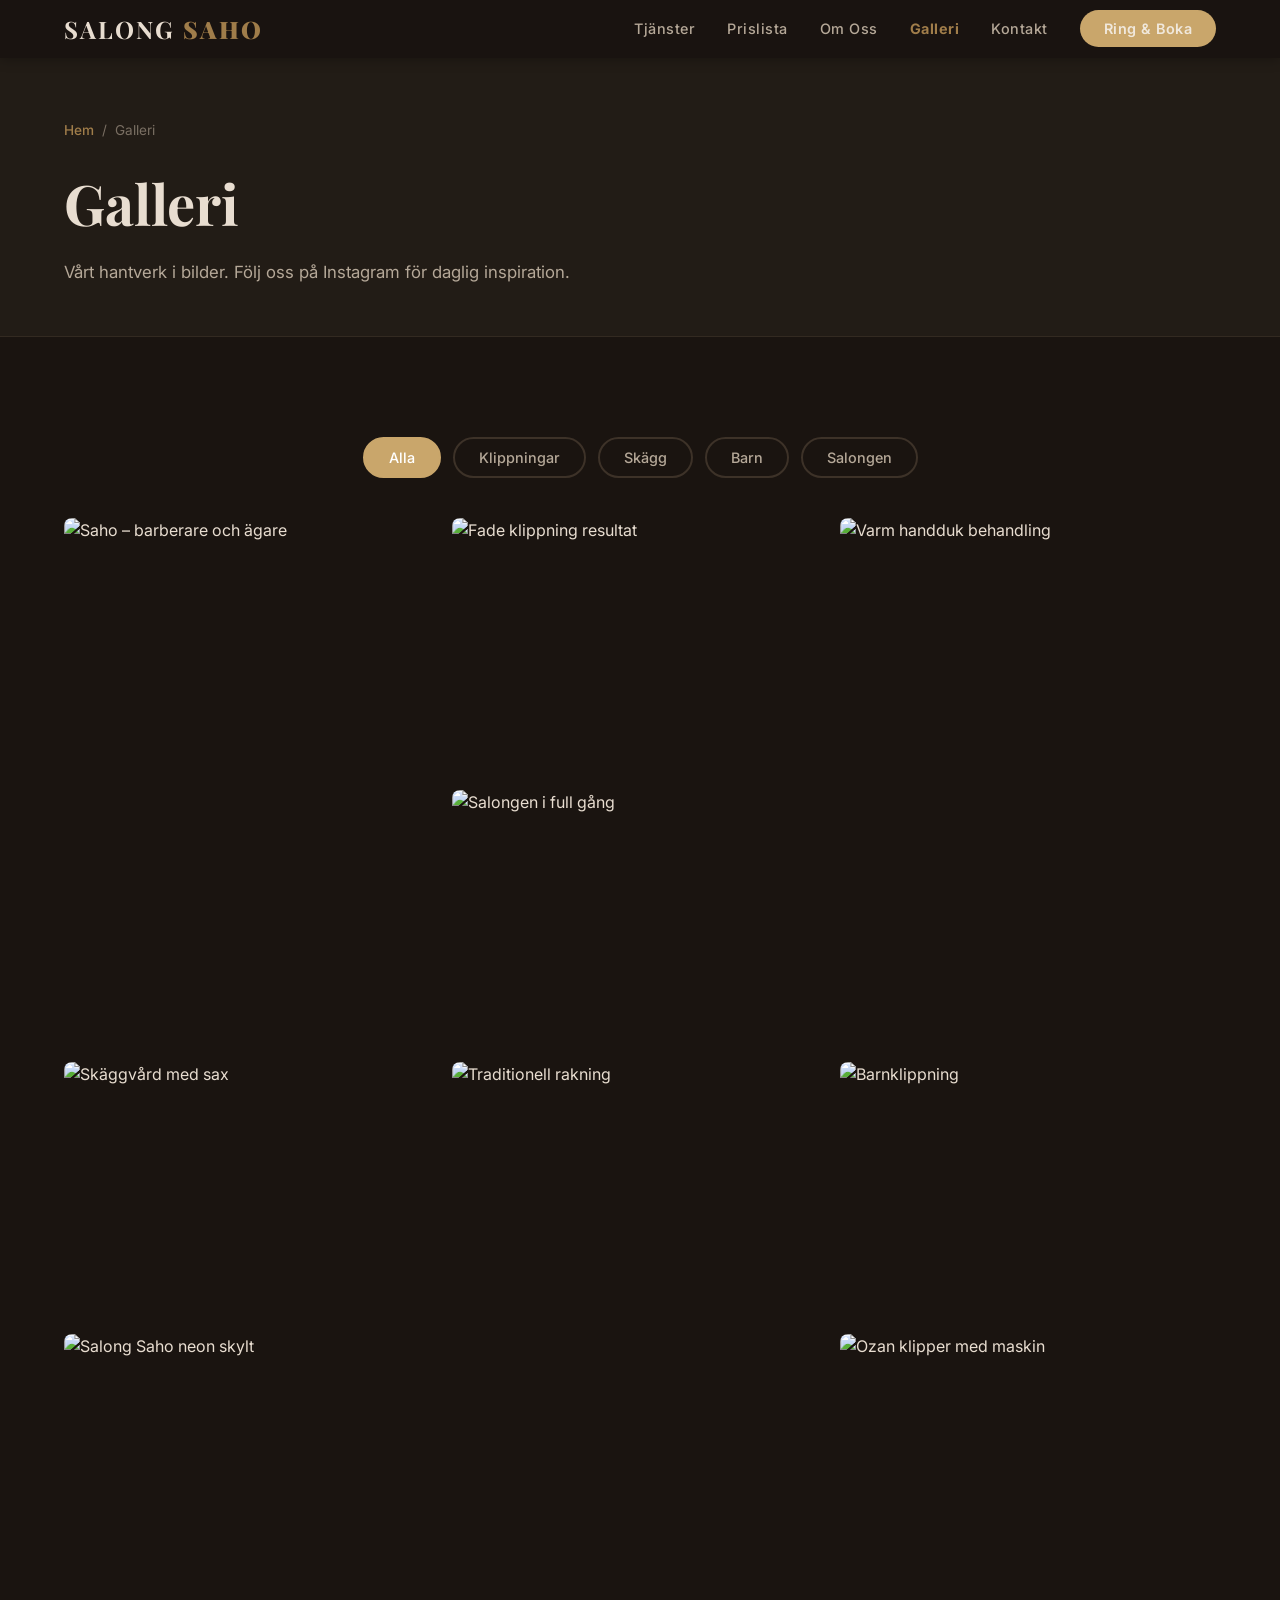
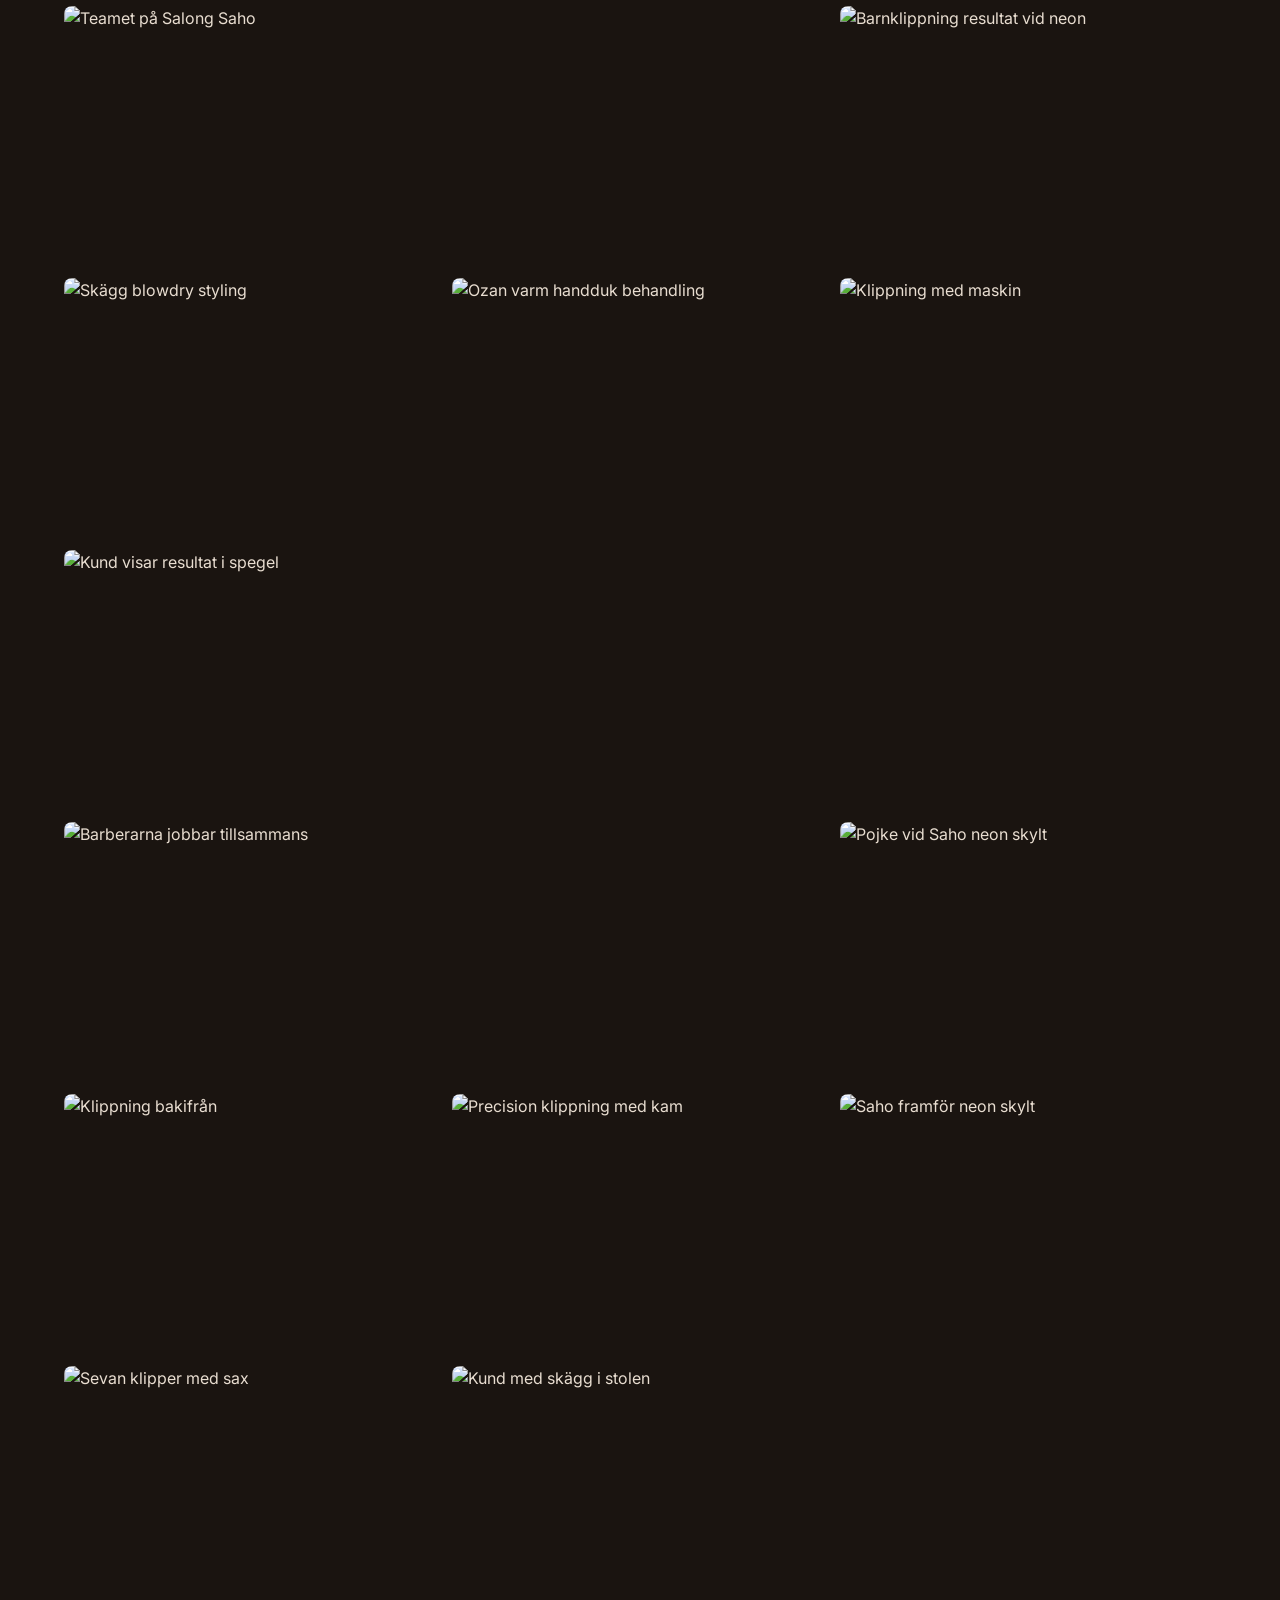
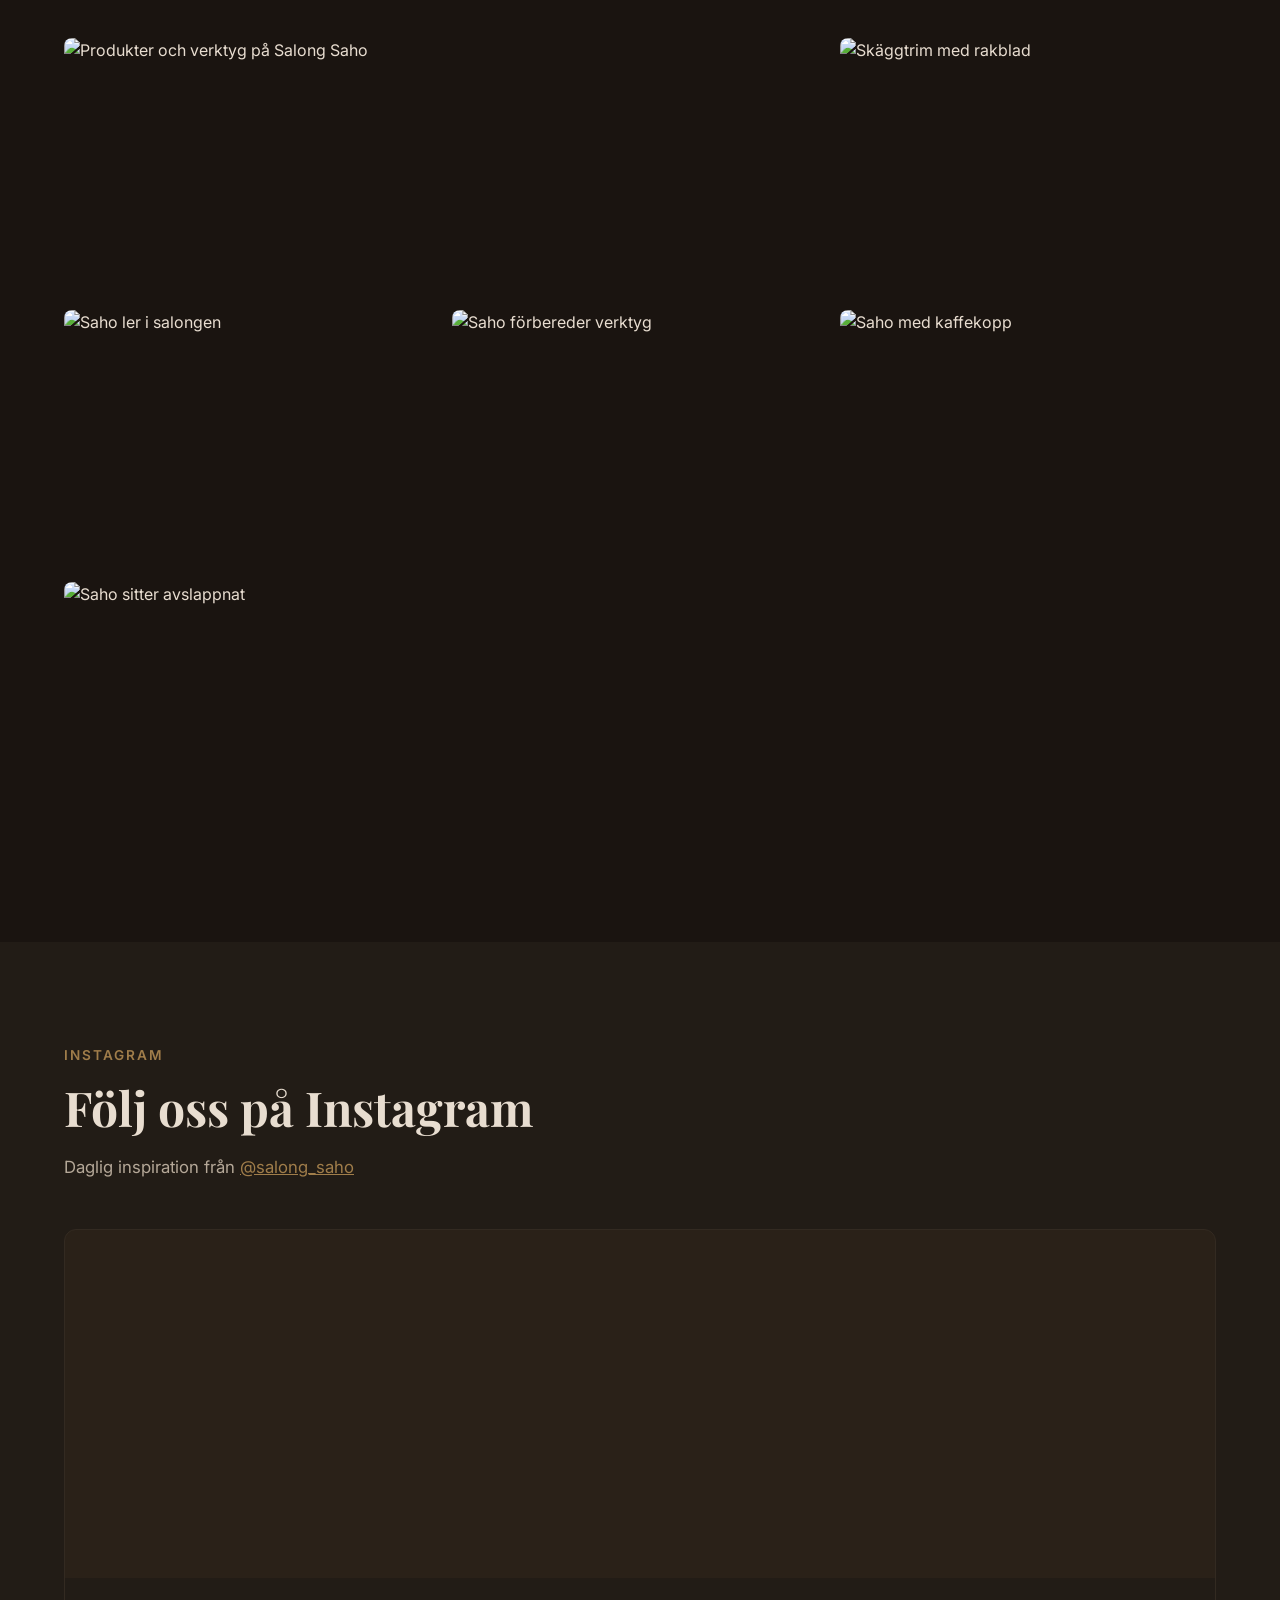
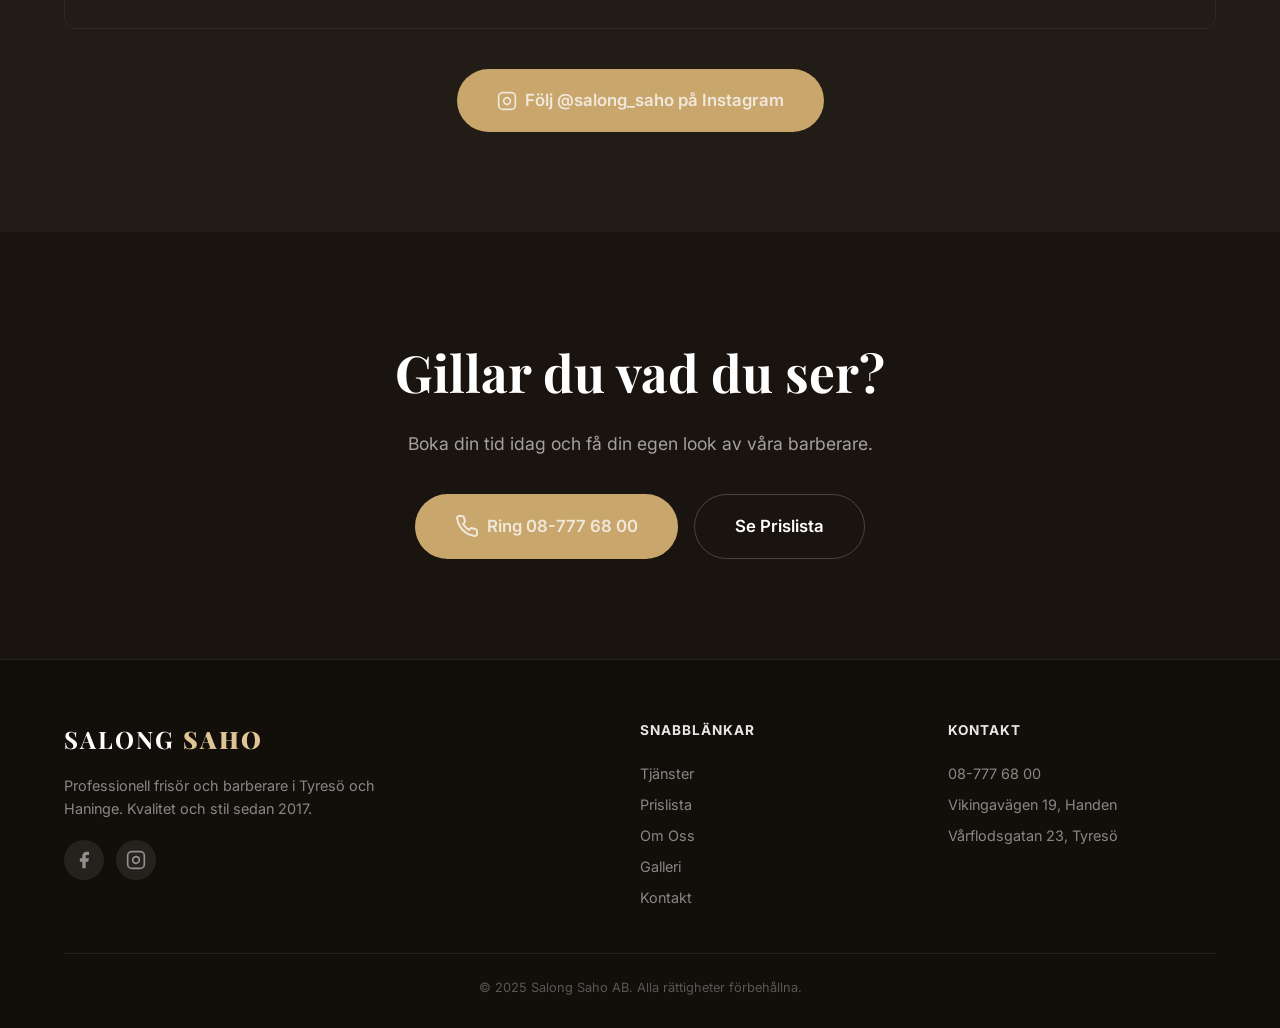
==== commit dadaae8a: "Add favicon and switch to dark brown barbershop theme - Add SALONG SAHO SVG favicon to all 5 HTML pa" ====
--- a/galleri.html
+++ b/galleri.html
@@ -13,6 +13,7 @@
     <link rel="preconnect" href="https://fonts.googleapis.com">
     <link rel="preconnect" href="https://fonts.gstatic.com" crossorigin>
     <link href="https://fonts.googleapis.com/css2?family=Playfair+Display:wght@400;700;900&family=Inter:wght@300;400;500;600;700&display=swap" rel="stylesheet">
+    <link rel="icon" type="image/svg+xml" href="favicon.svg">
     <link rel="stylesheet" href="style.css">
 </head>
 <body>
--- a/style.css
+++ b/style.css
@@ -1,27 +1,27 @@
 /* ========================================
-   SALONG SAHO – Light Theme Barbershop
+   SALONG SAHO – Dark Brown Barbershop Theme
    ======================================== */
 
 :root {
-    --primary: #b08d5e;
-    --primary-dark: #8c6d3f;
-    --primary-light: #d4b88a;
+    --primary: #c9a66b;
+    --primary-dark: #a07d4a;
+    --primary-light: #dfc496;
     --accent: #c8a97e;
-    --bg: #f7f4f0;
-    --bg-alt: #ede8e1;
-    --bg-card: #ffffff;
-    --bg-dark: #3a3630;
-    --bg-hero: #4a4540;
-    --text: #2c2825;
-    --text-light: #6b6560;
-    --text-muted: #9a938b;
-    --border: #e0d9d0;
-    --border-light: #ece7e0;
-    --white: #ffffff;
+    --bg: #1a1410;
+    --bg-alt: #221c16;
+    --bg-card: #2a2118;
+    --bg-dark: #120e0a;
+    --bg-hero: #0f0c08;
+    --text: #e8ddd0;
+    --text-light: #b5a898;
+    --text-muted: #7a6f63;
+    --border: #3d3228;
+    --border-light: #332a21;
+    --white: #f0e8dc;
     --radius: 12px;
     --radius-sm: 8px;
-    --shadow: 0 2px 16px rgba(44,40,37,0.08);
-    --shadow-lg: 0 8px 32px rgba(44,40,37,0.12);
+    --shadow: 0 2px 16px rgba(0,0,0,0.25);
+    --shadow-lg: 0 8px 32px rgba(0,0,0,0.35);
     --transition: 0.3s cubic-bezier(0.4, 0, 0.2, 1);
 }
 
@@ -66,10 +66,10 @@
 }
 
 .navbar.scrolled {
-    background: rgba(247, 244, 240, 0.95);
+    background: rgba(26, 20, 16, 0.95);
     backdrop-filter: blur(20px);
     padding: 10px 0;
-    box-shadow: 0 1px 12px rgba(44,40,37,0.08);
+    box-shadow: 0 1px 12px rgba(0,0,0,0.3);
 }
 
 .navbar.on-hero { background: transparent; }
@@ -163,9 +163,9 @@
     inset: 0;
     background: linear-gradient(
         to bottom,
-        rgba(44, 40, 37, 0.55) 0%,
-        rgba(44, 40, 37, 0.65) 40%,
-        rgba(44, 40, 37, 0.80) 100%
+        rgba(18, 14, 10, 0.50) 0%,
+        rgba(18, 14, 10, 0.65) 40%,
+        rgba(18, 14, 10, 0.85) 100%
     );
     z-index: 1;
 }
@@ -737,13 +737,45 @@
     background: var(--bg-card);
     border: 1px solid var(--border-light);
     border-radius: var(--radius-sm);
-    padding: 24px 16px;
+    padding: 16px;
     text-align: center;
     font-size: 0.9rem;
     font-weight: 600;
     color: var(--text);
     letter-spacing: 0.5px;
     transition: all var(--transition);
+    display: flex;
+    align-items: center;
+    justify-content: center;
+    min-height: 80px;
+}
+
+.brand-item img {
+    max-width: 100%;
+    max-height: 50px;
+    width: auto;
+    height: auto;
+    object-fit: contain;
+    filter: grayscale(100%) brightness(1.5) invert(1);
+    opacity: 0.6;
+    transition: all 0.4s ease;
+}
+
+.brand-item:hover img {
+    filter: grayscale(0%) brightness(1.2) invert(1);
+    opacity: 0.9;
+}
+
+.brand-item.brand-text {
+    font-family: 'Playfair Display', serif;
+    font-size: 0.95rem;
+    font-weight: 700;
+    letter-spacing: 1px;
+    color: var(--text-light);
+}
+
+.brand-item.brand-text:hover {
+    color: var(--text);
 }
 
 .brand-item:hover {
@@ -1036,7 +1068,7 @@
 .cta-section {
     padding: 100px 0;
     text-align: center;
-    background: linear-gradient(rgba(58, 54, 48, 0.88), rgba(58, 54, 48, 0.92)),
+    background: linear-gradient(rgba(18, 14, 10, 0.88), rgba(18, 14, 10, 0.92)),
                 url('https://i.imgur.com/U8NjHkW.jpeg');
     background-size: cover;
     background-position: center;
@@ -1249,7 +1281,8 @@
     .services-grid { grid-template-columns: 1fr; }
     .reviews-grid { grid-template-columns: 1fr; }
     .brands-grid { grid-template-columns: repeat(3, 1fr); gap: 12px; }
-    .brand-item { padding: 18px 12px; font-size: 0.82rem; }
+    .brand-item { padding: 12px 8px; font-size: 0.78rem; min-height: 60px; }
+    .brand-item img { max-height: 36px; }
     .locations-grid { grid-template-columns: 1fr; }
 
     .gallery-grid {
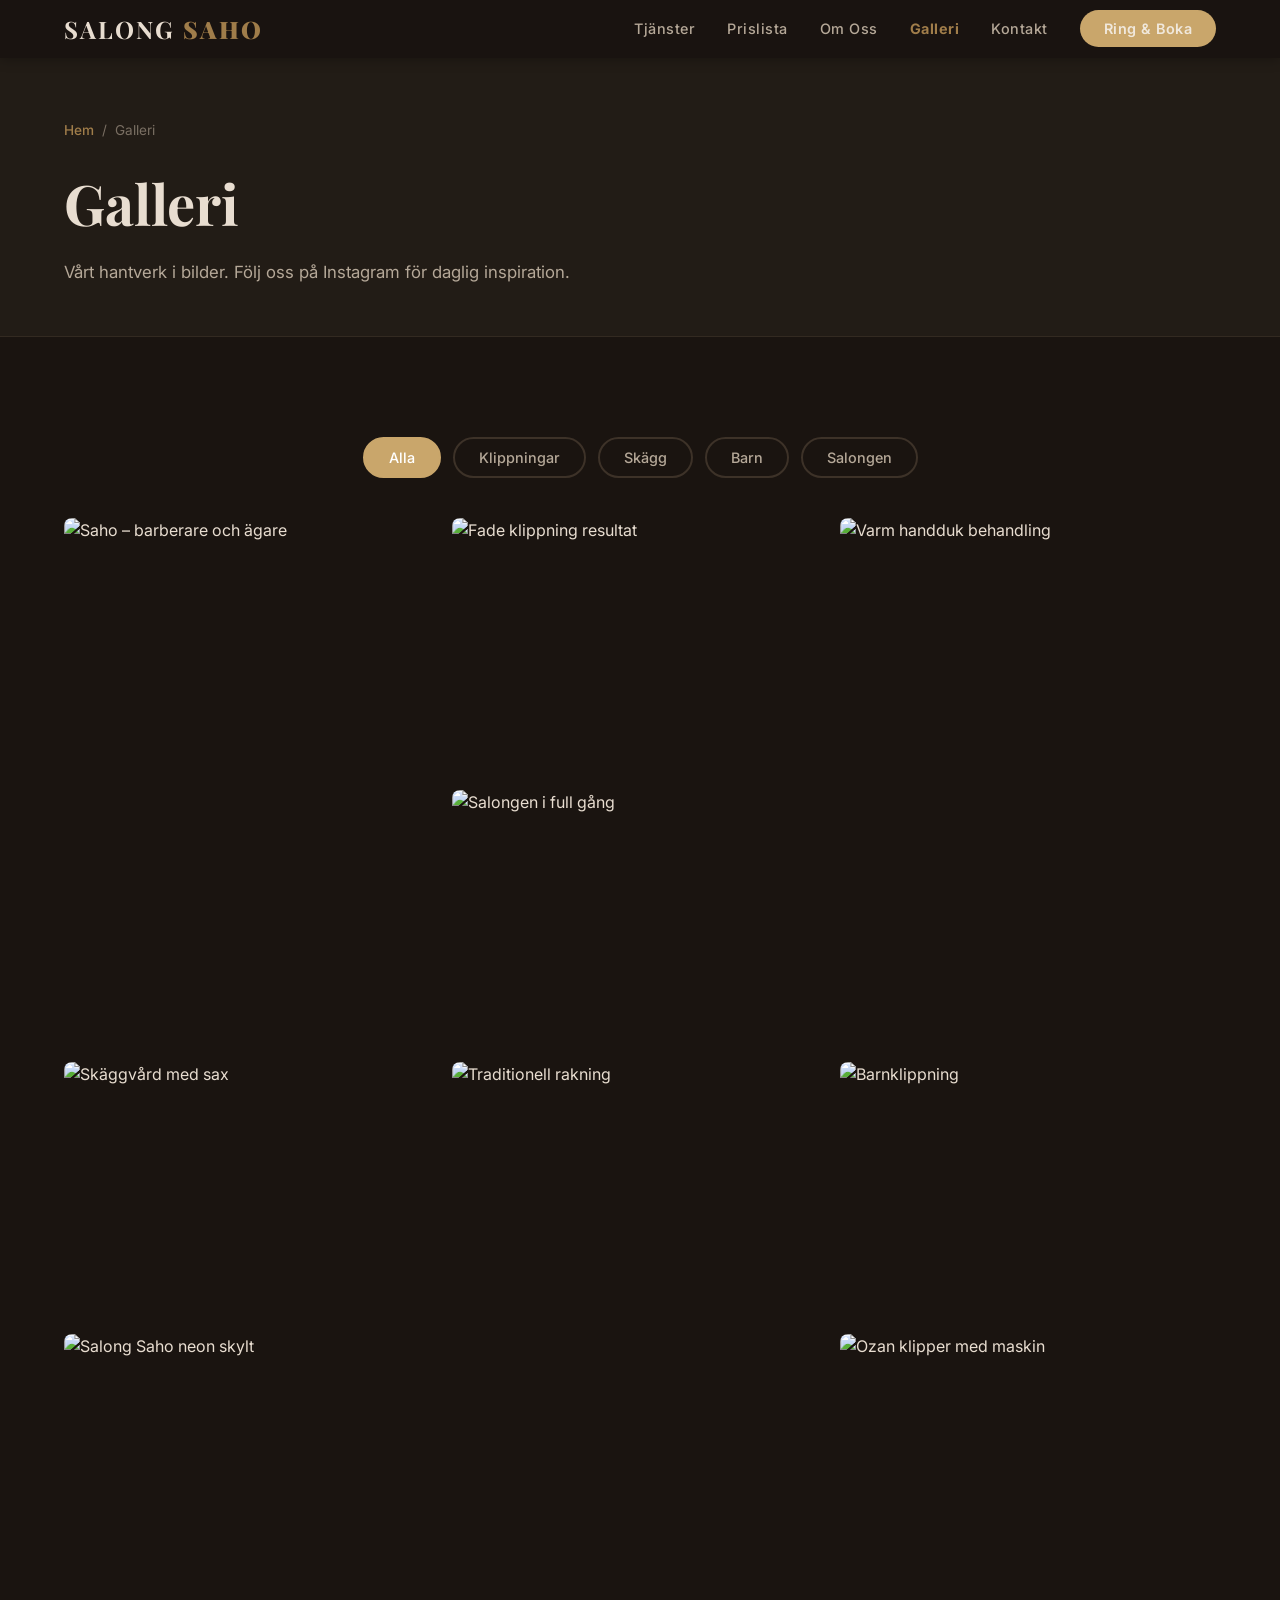
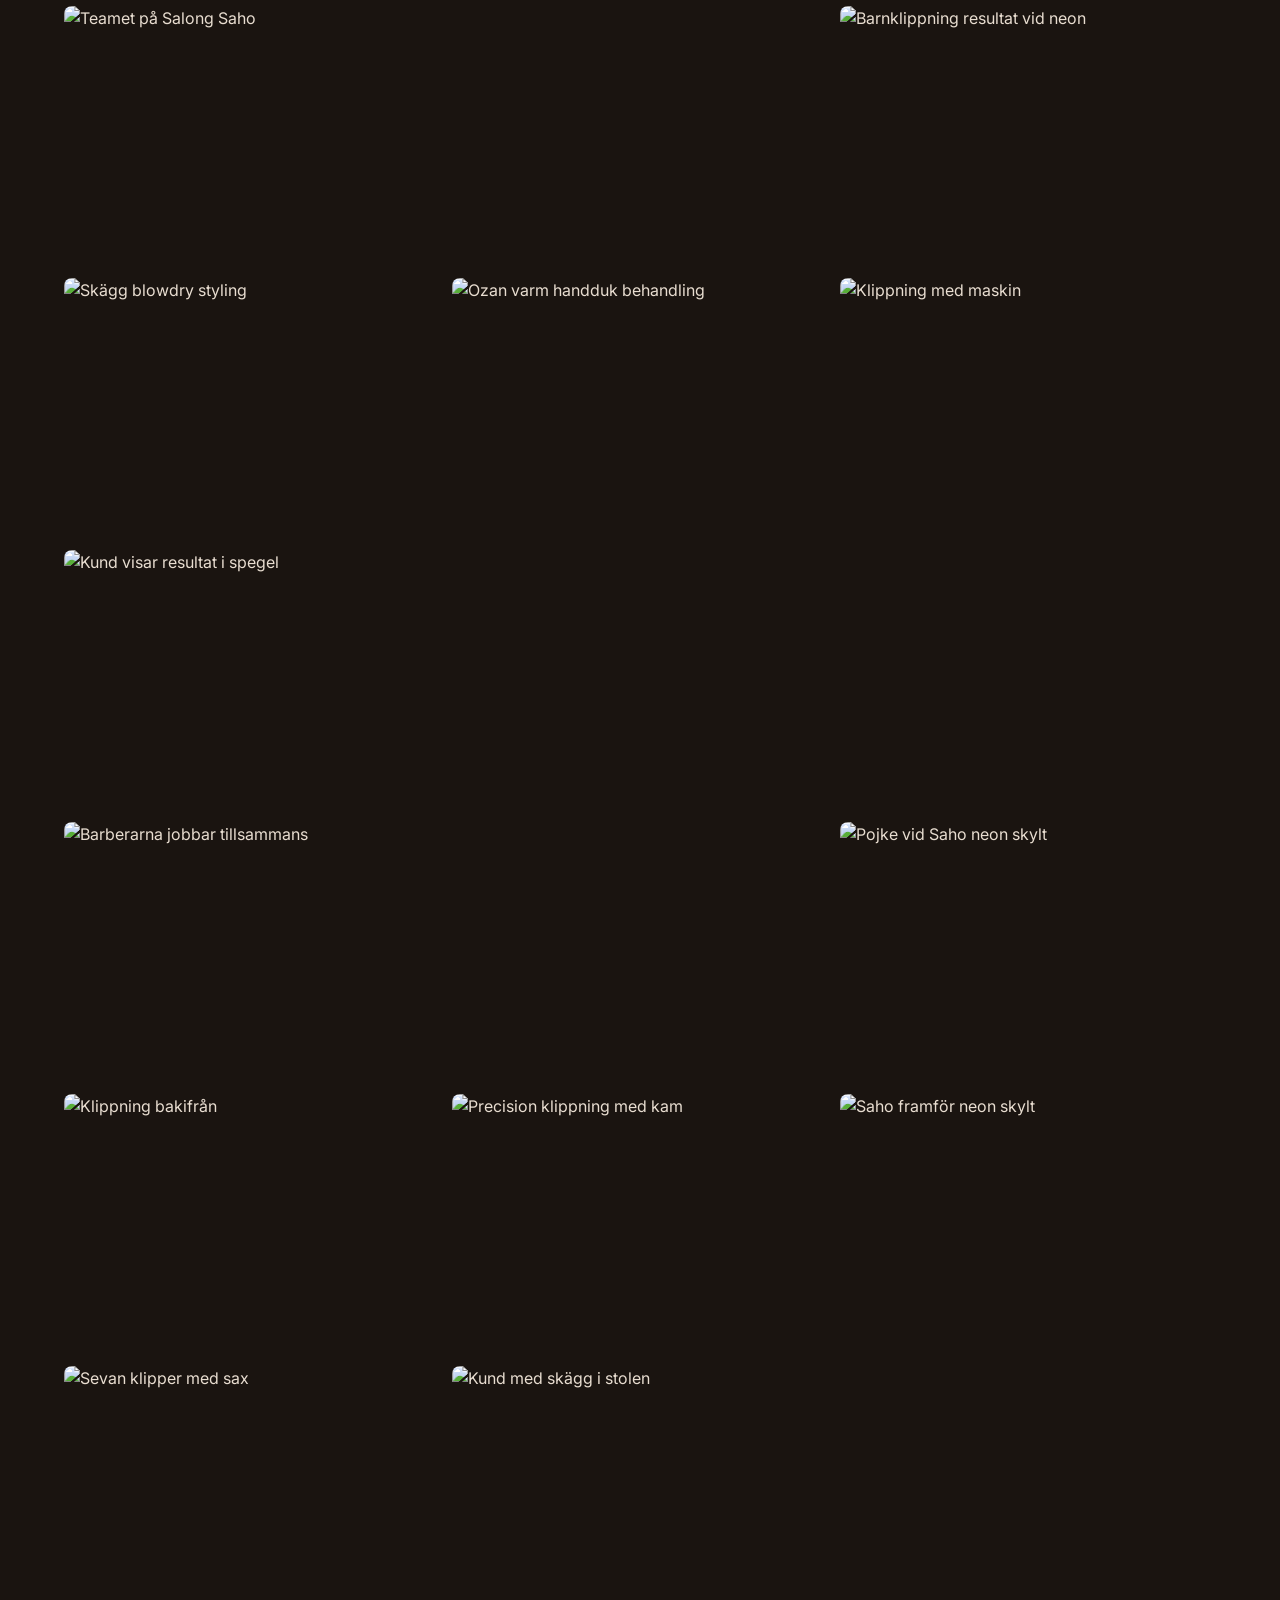
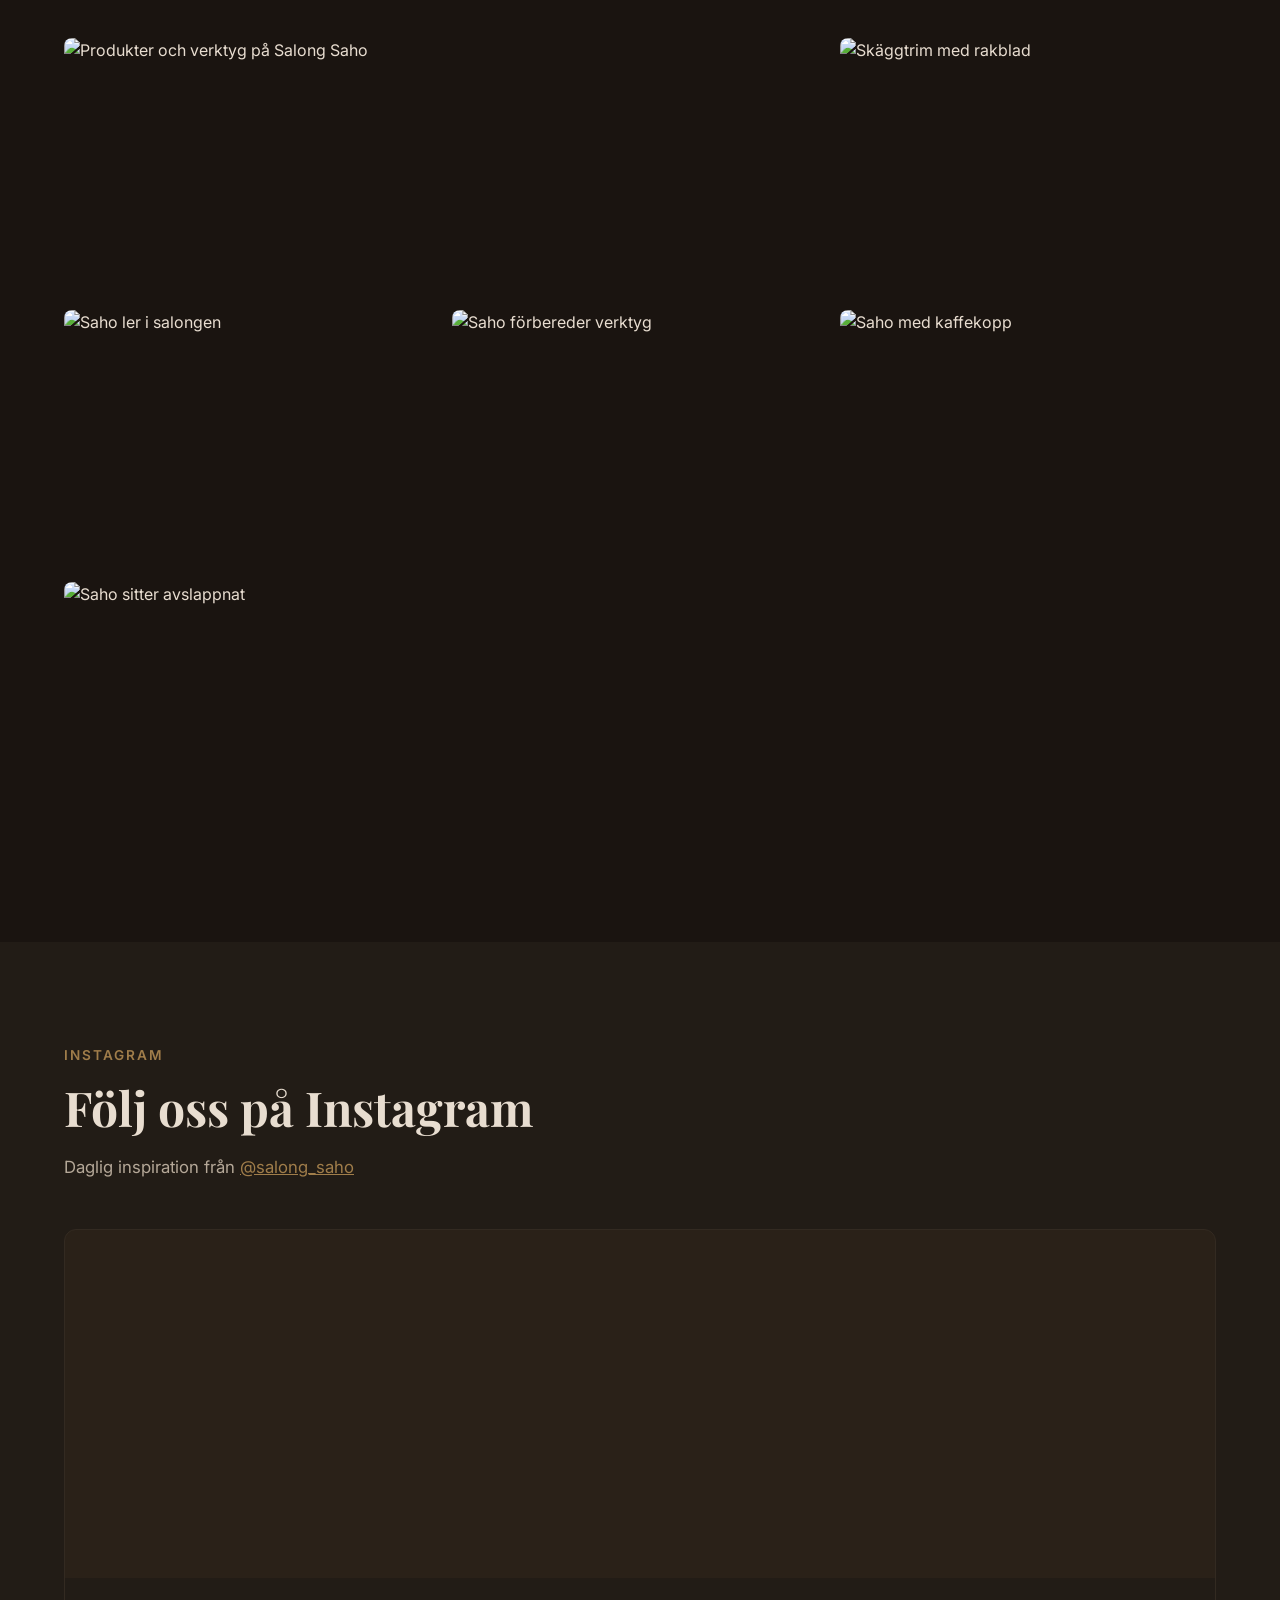
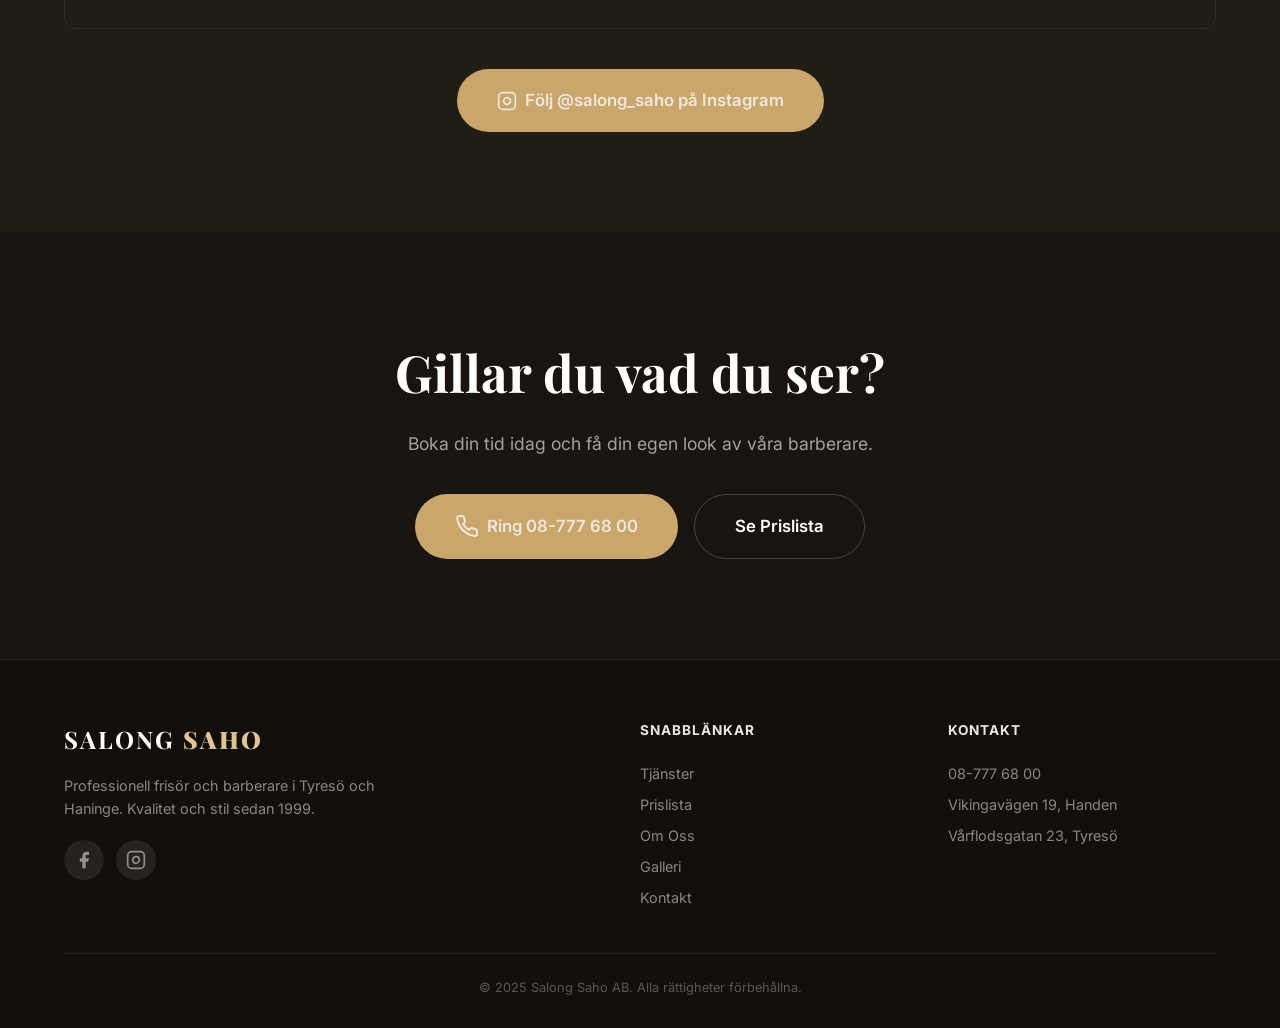
==== commit 853aa8d3: "Change established year from 2017 to 1999 across all pages Updated all references to reflect that Sa" ====
--- a/galleri.html
+++ b/galleri.html
@@ -192,7 +192,7 @@
                         <span class="logo-text">SALONG</span>
                         <span class="logo-accent">SAHO</span>
                     </a>
-                    <p>Professionell frisör och barberare i Tyresö och Haninge. Kvalitet och stil sedan 2017.</p>
+                    <p>Professionell frisör och barberare i Tyresö och Haninge. Kvalitet och stil sedan 1999.</p>
                     <div class="social-links">
                         <a href="https://www.facebook.com/salongsaho/" target="_blank" rel="noopener" aria-label="Facebook">
                             <svg width="20" height="20" viewBox="0 0 24 24" fill="currentColor"><path d="M18 2h-3a5 5 0 0 0-5 5v3H7v4h3v8h4v-8h3l1-4h-4V7a1 1 0 0 1 1-1h3z"/></svg>
--- a/style.css
+++ b/style.css
@@ -154,8 +154,10 @@
 .hero-bg-image {
     position: absolute;
     inset: 0;
-    background: url('https://i.imgur.com/YNXHGVb.jpeg') center center / cover no-repeat;
+    background: url('hero-bg.jpeg') center center / cover no-repeat;
     z-index: 0;
+    filter: contrast(1.1) saturate(1.15) brightness(1.05);
+    image-rendering: -webkit-optimize-contrast;
 }
 
 .hero-overlay {
@@ -163,9 +165,9 @@
     inset: 0;
     background: linear-gradient(
         to bottom,
-        rgba(18, 14, 10, 0.50) 0%,
-        rgba(18, 14, 10, 0.65) 40%,
-        rgba(18, 14, 10, 0.85) 100%
+        rgba(18, 14, 10, 0.65) 0%,
+        rgba(18, 14, 10, 0.75) 40%,
+        rgba(18, 14, 10, 0.90) 100%
     );
     z-index: 1;
 }
@@ -408,7 +410,7 @@
 
 .service-img {
     width: 100%;
-    height: 180px;
+    height: 260px;
     border-radius: var(--radius-sm);
     overflow: hidden;
     margin-bottom: 20px;
@@ -418,6 +420,7 @@
     width: 100%;
     height: 100%;
     object-fit: cover;
+    object-position: center center;
     transition: transform var(--transition);
 }
 
@@ -649,6 +652,7 @@
     width: 100%;
     height: 100%;
     object-fit: cover;
+    object-position: center 25%;
 }
 
 .about-photo-small {
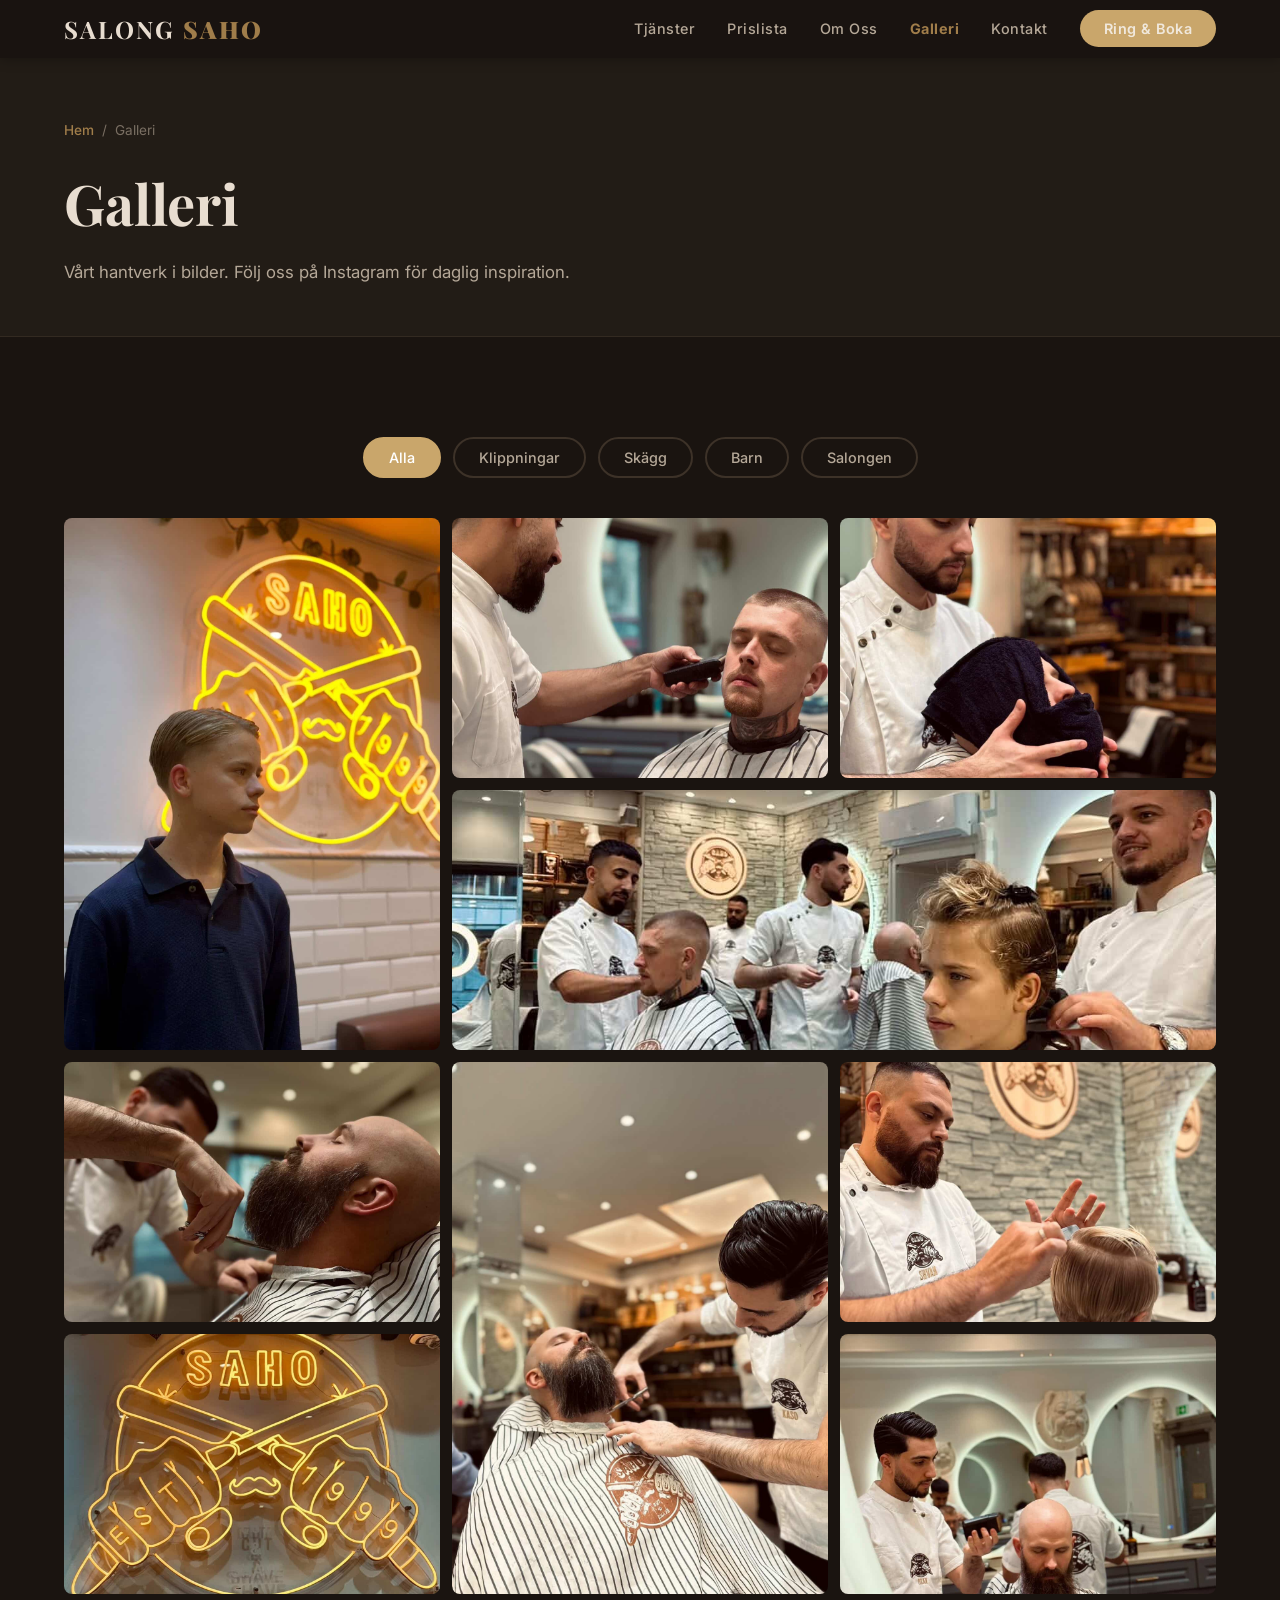
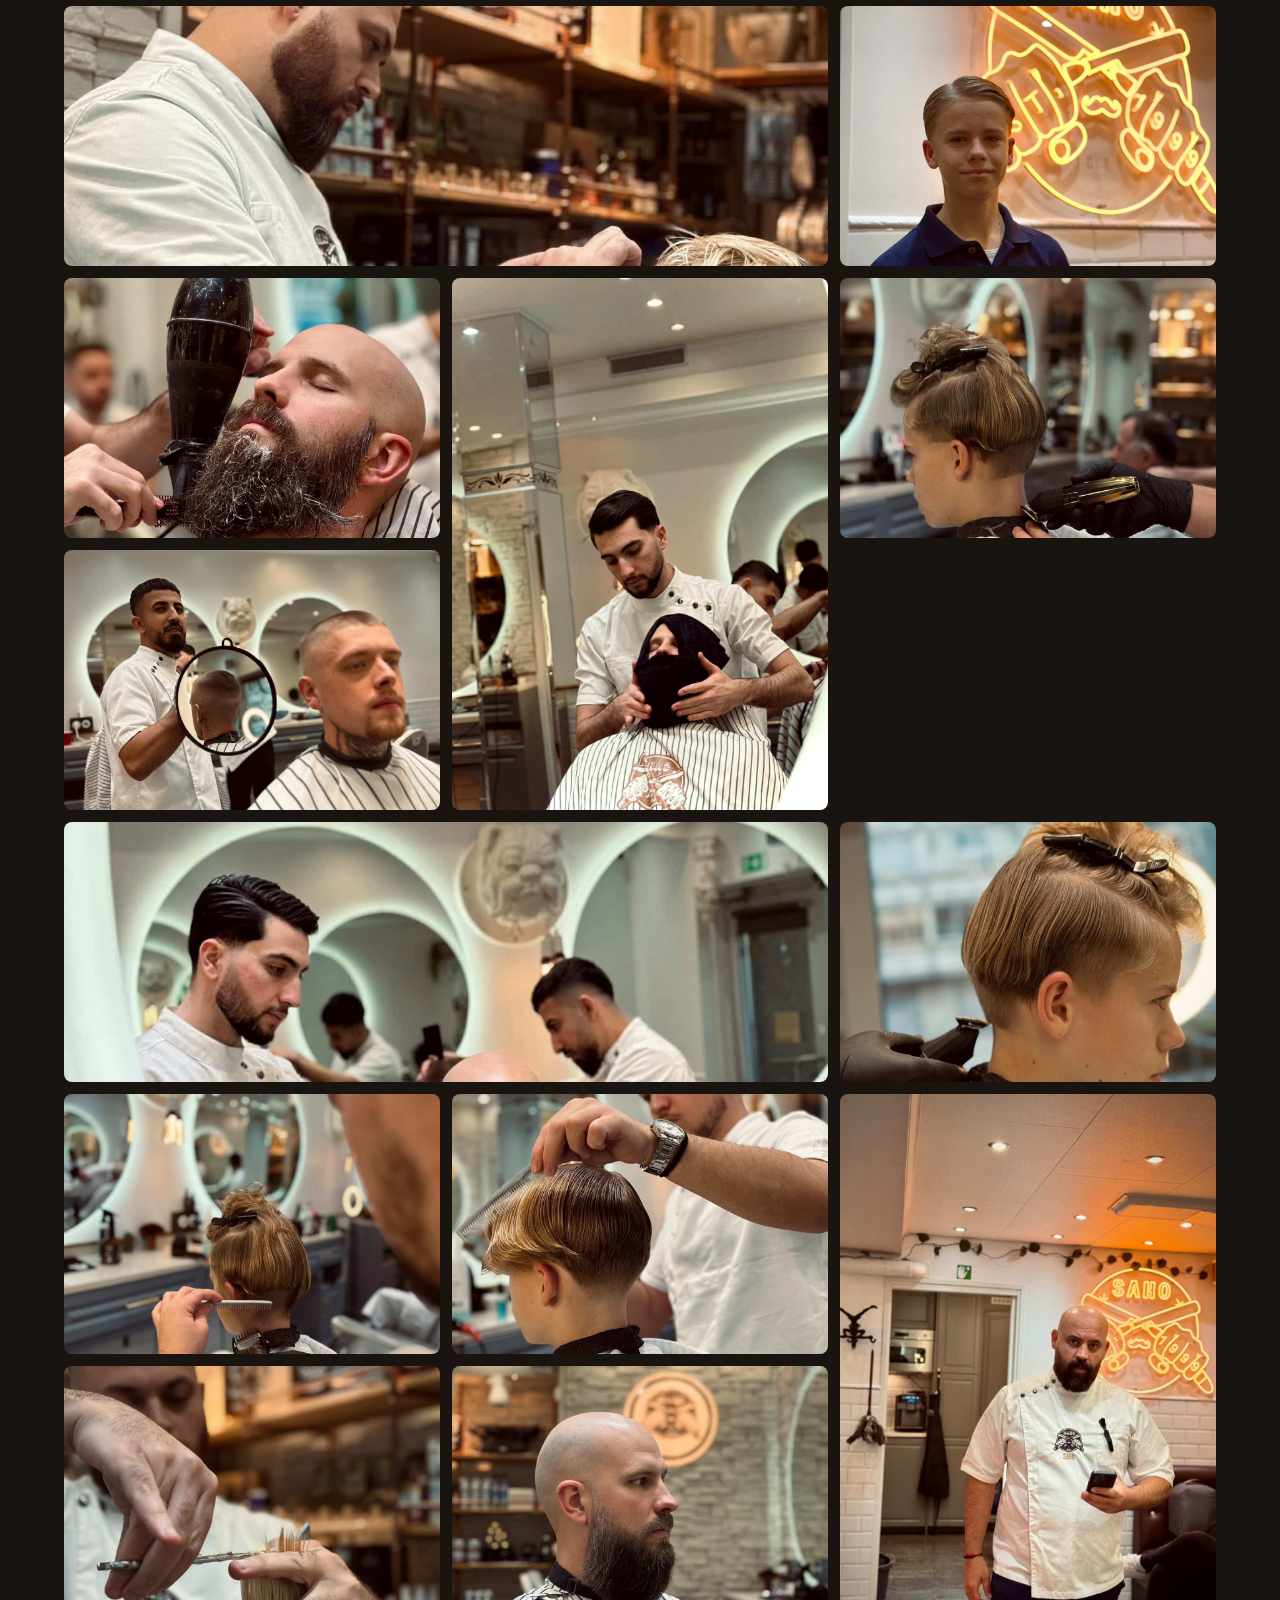
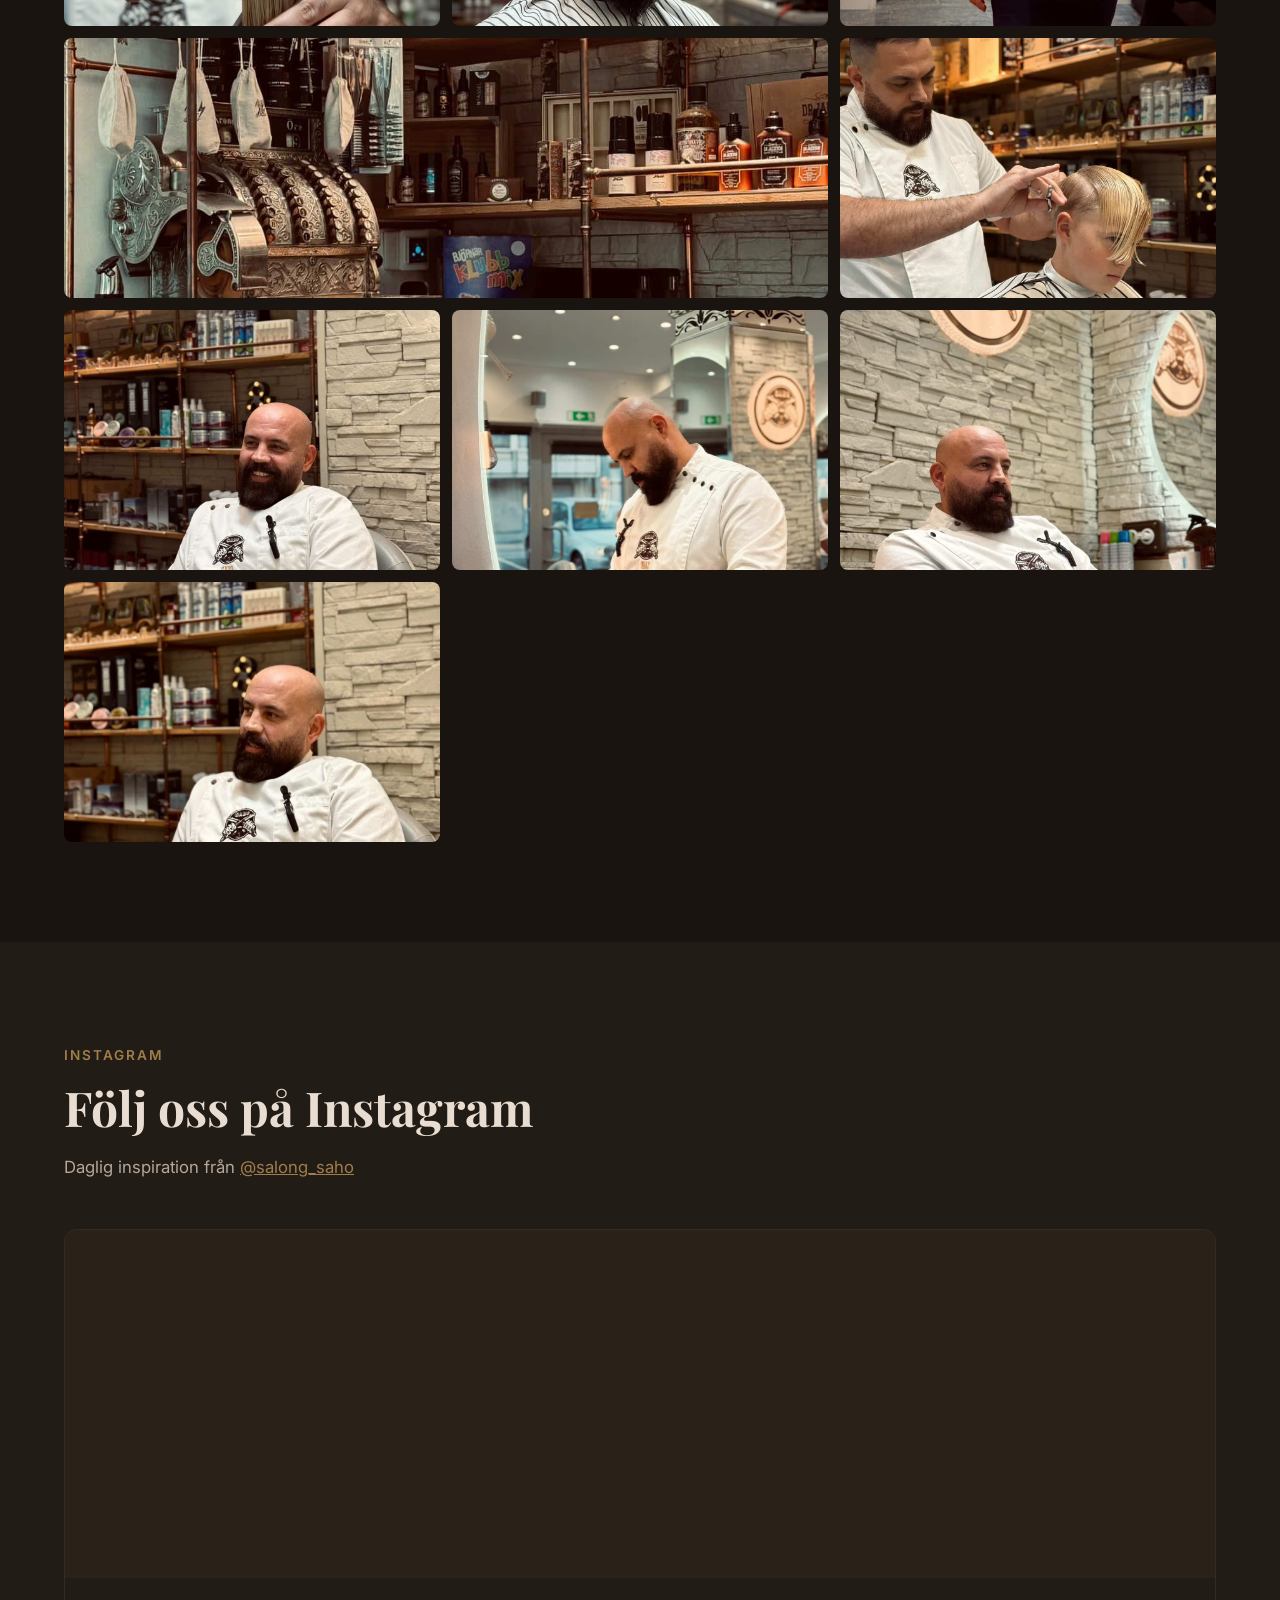
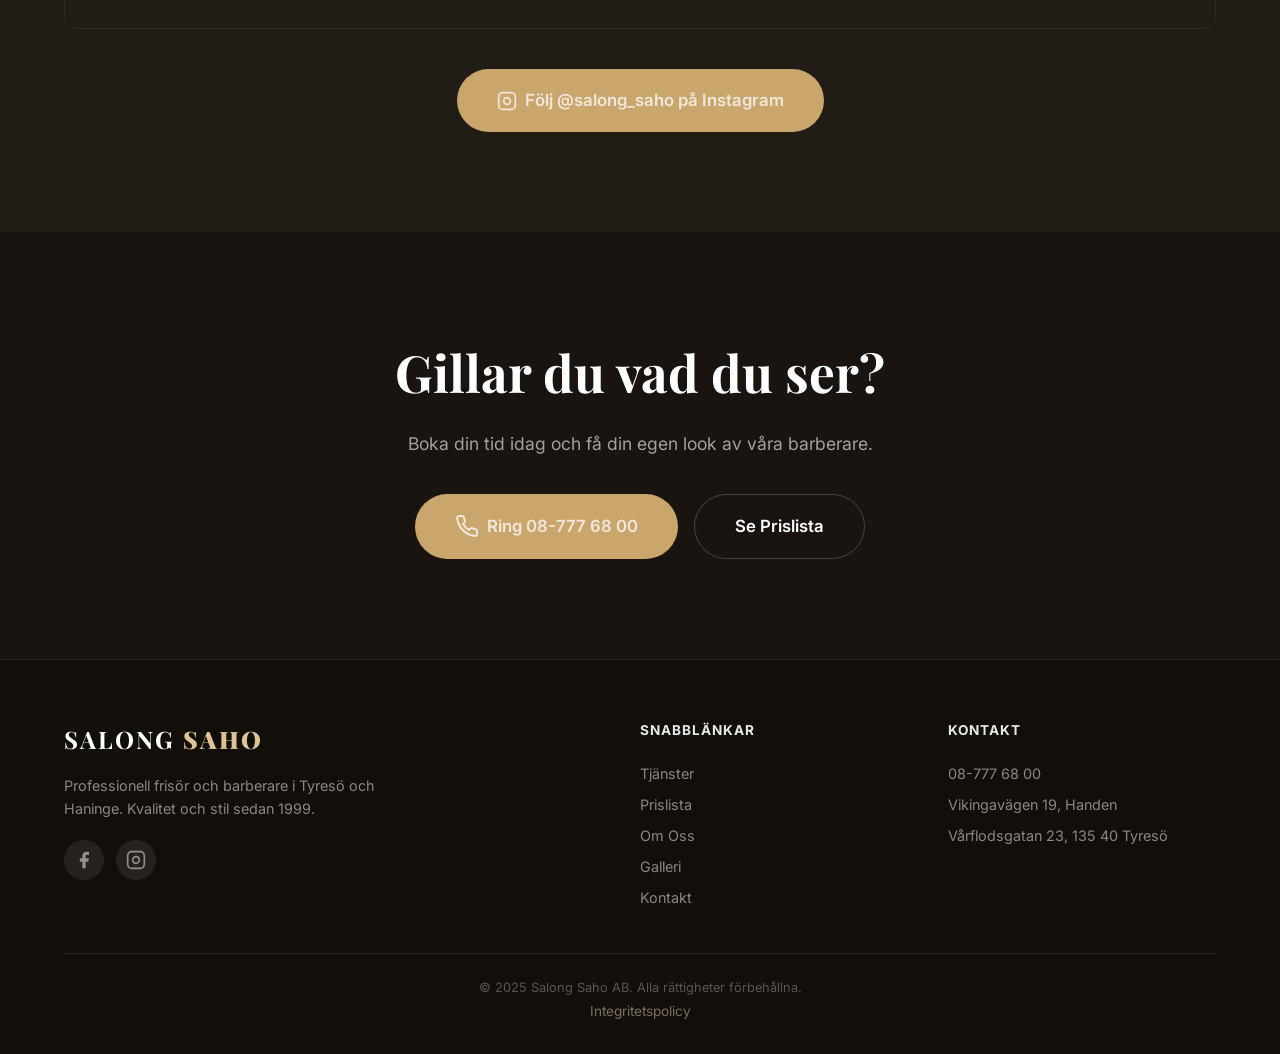
==== commit 205f4276: "Site-wide fixes: year, postal code, maps, local images, GDPR 1. Fix "Sedan 2017" → "Sedan 1999" in h" ====
--- a/galleri.html
+++ b/galleri.html
@@ -63,88 +63,88 @@
             </div>
             <div class="photo-gallery-grid">
                 <div class="gallery-item gallery-item-tall" data-category="salong">
-                    <img src="https://i.imgur.com/Fu6QAl2.jpeg" alt="Saho – barberare och ägare" loading="lazy">
-                </div>
-                <div class="gallery-item" data-category="klippning">
-                    <img src="https://i.imgur.com/J6QV3Ie.jpeg" alt="Fade klippning resultat" loading="lazy">
-                </div>
-                <div class="gallery-item" data-category="skagg">
-                    <img src="https://i.imgur.com/MeSCxEs.jpeg" alt="Varm handduk behandling" loading="lazy">
-                </div>
-                <div class="gallery-item gallery-item-wide" data-category="salong">
-                    <img src="https://i.imgur.com/U8NjHkW.jpeg" alt="Salongen i full gång" loading="lazy">
-                </div>
-                <div class="gallery-item" data-category="skagg">
-                    <img src="https://i.imgur.com/TRkuQHp.jpeg" alt="Skäggvård med sax" loading="lazy">
+                    <img src="images/Fu6QAl2.jpeg" alt="Saho – barberare och ägare" loading="lazy">
+                </div>
+                <div class="gallery-item" data-category="klippning">
+                    <img src="images/J6QV3Ie.jpeg" alt="Fade klippning resultat" loading="lazy">
+                </div>
+                <div class="gallery-item" data-category="skagg">
+                    <img src="images/MeSCxEs.jpeg" alt="Varm handduk behandling" loading="lazy">
+                </div>
+                <div class="gallery-item gallery-item-wide" data-category="salong">
+                    <img src="images/U8NjHkW.jpeg" alt="Salongen i full gång" loading="lazy">
+                </div>
+                <div class="gallery-item" data-category="skagg">
+                    <img src="images/TRkuQHp.jpeg" alt="Skäggvård med sax" loading="lazy">
                 </div>
                 <div class="gallery-item gallery-item-tall" data-category="skagg">
-                    <img src="https://i.imgur.com/6W3kKSn.jpeg" alt="Traditionell rakning" loading="lazy">
-                </div>
-                <div class="gallery-item" data-category="barn">
-                    <img src="https://i.imgur.com/AyYGAXL.jpeg" alt="Barnklippning" loading="lazy">
-                </div>
-                <div class="gallery-item" data-category="salong">
-                    <img src="https://i.imgur.com/9bpIM47.jpeg" alt="Salong Saho neon skylt" loading="lazy">
-                </div>
-                <div class="gallery-item" data-category="klippning">
-                    <img src="https://i.imgur.com/wH2TBpO.jpeg" alt="Ozan klipper med maskin" loading="lazy">
-                </div>
-                <div class="gallery-item gallery-item-wide" data-category="salong">
-                    <img src="https://i.imgur.com/bBL2uVg.jpeg" alt="Teamet på Salong Saho" loading="lazy">
-                </div>
-                <div class="gallery-item" data-category="barn">
-                    <img src="https://i.imgur.com/BsK6E15.jpeg" alt="Barnklippning resultat vid neon" loading="lazy">
-                </div>
-                <div class="gallery-item" data-category="skagg">
-                    <img src="https://i.imgur.com/sJhmpuY.jpeg" alt="Skägg blowdry styling" loading="lazy">
+                    <img src="images/6W3kKSn.jpeg" alt="Traditionell rakning" loading="lazy">
+                </div>
+                <div class="gallery-item" data-category="barn">
+                    <img src="images/AyYGAXL.jpeg" alt="Barnklippning" loading="lazy">
+                </div>
+                <div class="gallery-item" data-category="salong">
+                    <img src="images/9bpIM47.jpeg" alt="Salong Saho neon skylt" loading="lazy">
+                </div>
+                <div class="gallery-item" data-category="klippning">
+                    <img src="images/wH2TBpO.jpeg" alt="Ozan klipper med maskin" loading="lazy">
+                </div>
+                <div class="gallery-item gallery-item-wide" data-category="salong">
+                    <img src="images/bBL2uVg.jpeg" alt="Teamet på Salong Saho" loading="lazy">
+                </div>
+                <div class="gallery-item" data-category="barn">
+                    <img src="images/BsK6E15.jpeg" alt="Barnklippning resultat vid neon" loading="lazy">
+                </div>
+                <div class="gallery-item" data-category="skagg">
+                    <img src="images/sJhmpuY.jpeg" alt="Skägg blowdry styling" loading="lazy">
                 </div>
                 <div class="gallery-item gallery-item-tall" data-category="skagg">
-                    <img src="https://i.imgur.com/snk66TH.jpeg" alt="Ozan varm handduk behandling" loading="lazy">
-                </div>
-                <div class="gallery-item" data-category="klippning">
-                    <img src="https://i.imgur.com/SPEcs8N.jpeg" alt="Klippning med maskin" loading="lazy">
-                </div>
-                <div class="gallery-item" data-category="klippning">
-                    <img src="https://i.imgur.com/4Tg0LYP.jpeg" alt="Kund visar resultat i spegel" loading="lazy">
-                </div>
-                <div class="gallery-item gallery-item-wide" data-category="salong">
-                    <img src="https://i.imgur.com/YNXHGVb.jpeg" alt="Barberarna jobbar tillsammans" loading="lazy">
-                </div>
-                <div class="gallery-item" data-category="barn">
-                    <img src="https://i.imgur.com/YM1hYFQ.jpeg" alt="Pojke vid Saho neon skylt" loading="lazy">
-                </div>
-                <div class="gallery-item" data-category="barn">
-                    <img src="https://i.imgur.com/GewOa5j.jpeg" alt="Klippning bakifrån" loading="lazy">
-                </div>
-                <div class="gallery-item" data-category="barn">
-                    <img src="https://i.imgur.com/Iw1VJ3X.jpeg" alt="Precision klippning med kam" loading="lazy">
+                    <img src="images/snk66TH.jpeg" alt="Ozan varm handduk behandling" loading="lazy">
+                </div>
+                <div class="gallery-item" data-category="klippning">
+                    <img src="images/SPEcs8N.jpeg" alt="Klippning med maskin" loading="lazy">
+                </div>
+                <div class="gallery-item" data-category="klippning">
+                    <img src="images/4Tg0LYP.jpeg" alt="Kund visar resultat i spegel" loading="lazy">
+                </div>
+                <div class="gallery-item gallery-item-wide" data-category="salong">
+                    <img src="images/YNXHGVb.jpeg" alt="Barberarna jobbar tillsammans" loading="lazy">
+                </div>
+                <div class="gallery-item" data-category="barn">
+                    <img src="images/YM1hYFQ.jpeg" alt="Pojke vid Saho neon skylt" loading="lazy">
+                </div>
+                <div class="gallery-item" data-category="barn">
+                    <img src="images/GewOa5j.jpeg" alt="Klippning bakifrån" loading="lazy">
+                </div>
+                <div class="gallery-item" data-category="barn">
+                    <img src="images/Iw1VJ3X.jpeg" alt="Precision klippning med kam" loading="lazy">
                 </div>
                 <div class="gallery-item gallery-item-tall" data-category="salong">
-                    <img src="https://i.imgur.com/WdGrhru.jpeg" alt="Saho framför neon skylt" loading="lazy">
-                </div>
-                <div class="gallery-item" data-category="barn">
-                    <img src="https://i.imgur.com/hX2kdGU.jpeg" alt="Sevan klipper med sax" loading="lazy">
-                </div>
-                <div class="gallery-item" data-category="skagg">
-                    <img src="https://i.imgur.com/qFx9Hfn.jpeg" alt="Kund med skägg i stolen" loading="lazy">
-                </div>
-                <div class="gallery-item gallery-item-wide" data-category="salong">
-                    <img src="https://i.imgur.com/kP7XLoH.jpeg" alt="Produkter och verktyg på Salong Saho" loading="lazy">
-                </div>
-                <div class="gallery-item" data-category="skagg">
-                    <img src="https://i.imgur.com/fbywqEA.jpeg" alt="Skäggtrim med rakblad" loading="lazy">
-                </div>
-                <div class="gallery-item" data-category="salong">
-                    <img src="https://i.imgur.com/J3yU0gB.jpeg" alt="Saho ler i salongen" loading="lazy">
-                </div>
-                <div class="gallery-item" data-category="salong">
-                    <img src="https://i.imgur.com/EUrjD7i.jpeg" alt="Saho förbereder verktyg" loading="lazy">
-                </div>
-                <div class="gallery-item" data-category="salong">
-                    <img src="https://i.imgur.com/O8FlcQb.jpeg" alt="Saho med kaffekopp" loading="lazy">
-                </div>
-                <div class="gallery-item" data-category="salong">
-                    <img src="https://i.imgur.com/wjJfCyK.jpeg" alt="Saho sitter avslappnat" loading="lazy">
+                    <img src="images/WdGrhru.jpeg" alt="Saho framför neon skylt" loading="lazy">
+                </div>
+                <div class="gallery-item" data-category="barn">
+                    <img src="images/hX2kdGU.jpeg" alt="Sevan klipper med sax" loading="lazy">
+                </div>
+                <div class="gallery-item" data-category="skagg">
+                    <img src="images/qFx9Hfn.jpeg" alt="Kund med skägg i stolen" loading="lazy">
+                </div>
+                <div class="gallery-item gallery-item-wide" data-category="salong">
+                    <img src="images/kP7XLoH.jpeg" alt="Produkter och verktyg på Salong Saho" loading="lazy">
+                </div>
+                <div class="gallery-item" data-category="skagg">
+                    <img src="images/fbywqEA.jpeg" alt="Skäggtrim med rakblad" loading="lazy">
+                </div>
+                <div class="gallery-item" data-category="salong">
+                    <img src="images/J3yU0gB.jpeg" alt="Saho ler i salongen" loading="lazy">
+                </div>
+                <div class="gallery-item" data-category="salong">
+                    <img src="images/EUrjD7i.jpeg" alt="Saho förbereder verktyg" loading="lazy">
+                </div>
+                <div class="gallery-item" data-category="salong">
+                    <img src="images/O8FlcQb.jpeg" alt="Saho med kaffekopp" loading="lazy">
+                </div>
+                <div class="gallery-item" data-category="salong">
+                    <img src="images/wjJfCyK.jpeg" alt="Saho sitter avslappnat" loading="lazy">
                 </div>
             </div>
         </div>
@@ -214,11 +214,12 @@
                     <h4>Kontakt</h4>
                     <a href="tel:+4687776800">08-777 68 00</a>
                     <p>Vikingavägen 19, Handen</p>
-                    <p>Vårflodsgatan 23, Tyresö</p>
+                    <p>Vårflodsgatan 23, 135 40 Tyresö</p>
                 </div>
             </div>
             <div class="footer-bottom">
                 <p>&copy; 2025 Salong Saho AB. Alla rättigheter förbehållna.</p>
+                <a href="integritetspolicy.html" style="color: var(--text-muted); font-size: 0.85rem;">Integritetspolicy</a>
             </div>
         </div>
     </footer>
--- a/style.css
+++ b/style.css
@@ -500,80 +500,114 @@
 .price-grid {
     display: grid;
     grid-template-columns: repeat(2, 1fr);
-    gap: 28px;
+    gap: 32px;
 }
 
 .price-category {
-    background: var(--bg-card);
+    background: linear-gradient(165deg, var(--bg-card) 0%, rgba(42, 33, 24, 0.6) 100%);
     border: 1px solid var(--border-light);
-    border-radius: var(--radius);
-    padding: 32px;
+    border-radius: 16px;
+    padding: 36px 32px;
     box-shadow: var(--shadow);
-    transition: all var(--transition);
+    transition: all 0.4s ease;
+    position: relative;
+    overflow: hidden;
+}
+
+.price-category::before {
+    content: '';
+    position: absolute;
+    top: 0;
+    left: 0;
+    right: 0;
+    height: 3px;
+    background: linear-gradient(90deg, transparent, var(--primary), transparent);
+    opacity: 0;
+    transition: opacity 0.4s ease;
 }
 
 .price-category:hover {
-    border-color: var(--primary-light);
-    box-shadow: var(--shadow-lg);
+    border-color: var(--primary);
+    box-shadow: 0 8px 40px rgba(176, 141, 94, 0.12);
+    transform: translateY(-4px);
+}
+
+.price-category:hover::before {
+    opacity: 1;
 }
 
 .price-category-highlight {
-    border-color: var(--primary-light);
-    background: linear-gradient(135deg, rgba(176, 141, 94, 0.06), rgba(176, 141, 94, 0.02));
+    border-color: var(--primary);
+    background: linear-gradient(165deg, rgba(176, 141, 94, 0.1) 0%, rgba(42, 33, 24, 0.8) 100%);
+}
+
+.price-category-highlight::before {
+    opacity: 1;
+    height: 3px;
+    background: linear-gradient(90deg, var(--primary-dark), var(--primary-light), var(--primary-dark));
 }
 
 .price-category-title {
     font-family: 'Playfair Display', serif;
-    font-size: 1.2rem;
+    font-size: 1.35rem;
     font-weight: 700;
+    color: var(--white);
+    margin-bottom: 24px;
+    padding-bottom: 16px;
+    border-bottom: 1px solid var(--border);
+    display: flex;
+    align-items: center;
+    gap: 14px;
+}
+
+.price-category-title svg {
+    color: var(--primary);
+    flex-shrink: 0;
+    background: rgba(176, 141, 94, 0.12);
+    padding: 6px;
+    border-radius: 8px;
+    width: 34px;
+    height: 34px;
+}
+
+.price-item {
+    display: flex;
+    align-items: baseline;
+    gap: 10px;
+    padding: 14px 0;
+}
+
+.price-item + .price-item {
+    border-top: 1px solid rgba(61, 50, 40, 0.5);
+}
+
+.price-name {
+    font-size: 1rem;
     color: var(--text);
-    margin-bottom: 20px;
-    padding-bottom: 14px;
-    border-bottom: 2px solid var(--border-light);
-    display: flex;
-    align-items: center;
-    gap: 10px;
-}
-
-.price-category-title svg {
-    color: var(--primary-dark);
-    flex-shrink: 0;
-}
-
-.price-item {
-    display: flex;
-    align-items: baseline;
-    gap: 8px;
-    padding: 10px 0;
-}
-
-.price-item + .price-item {
-    border-top: 1px solid var(--border-light);
-}
-
-.price-name {
-    font-size: 0.95rem;
-    color: var(--text);
+    font-weight: 400;
 }
 
 .price-name small {
     color: var(--text-muted);
-    font-size: 0.8rem;
+    font-size: 0.82rem;
     font-weight: 400;
+    display: block;
+    margin-top: 2px;
 }
 
 .price-dots {
     flex: 1;
-    border-bottom: 1px dotted var(--border);
+    border-bottom: 1px dotted rgba(176, 141, 94, 0.3);
     min-width: 20px;
     margin-bottom: 4px;
 }
 
 .price-value {
+    font-family: 'Playfair Display', serif;
     font-weight: 700;
-    color: var(--primary-dark);
+    color: var(--primary-light);
     white-space: nowrap;
-    font-size: 0.95rem;
+    font-size: 1.15rem;
 }
 
 .price-item-desc {
@@ -584,7 +618,7 @@
 .price-item-desc small {
     color: var(--text-muted);
     font-size: 0.82rem;
-    line-height: 1.5;
+    line-height: 1.6;
     font-style: italic;
 }
 
@@ -1073,7 +1107,7 @@
     padding: 100px 0;
     text-align: center;
     background: linear-gradient(rgba(18, 14, 10, 0.88), rgba(18, 14, 10, 0.92)),
-                url('https://i.imgur.com/U8NjHkW.jpeg');
+                url('images/U8NjHkW.jpeg');
     background-size: cover;
     background-position: center;
     background-attachment: fixed;
@@ -1288,6 +1322,8 @@
     .brand-item { padding: 12px 8px; font-size: 0.78rem; min-height: 60px; }
     .brand-item img { max-height: 36px; }
     .locations-grid { grid-template-columns: 1fr; }
+    .price-grid { grid-template-columns: 1fr; }
+    .price-category { padding: 28px 24px; }
 
     .gallery-grid {
         grid-template-columns: repeat(2, 1fr);
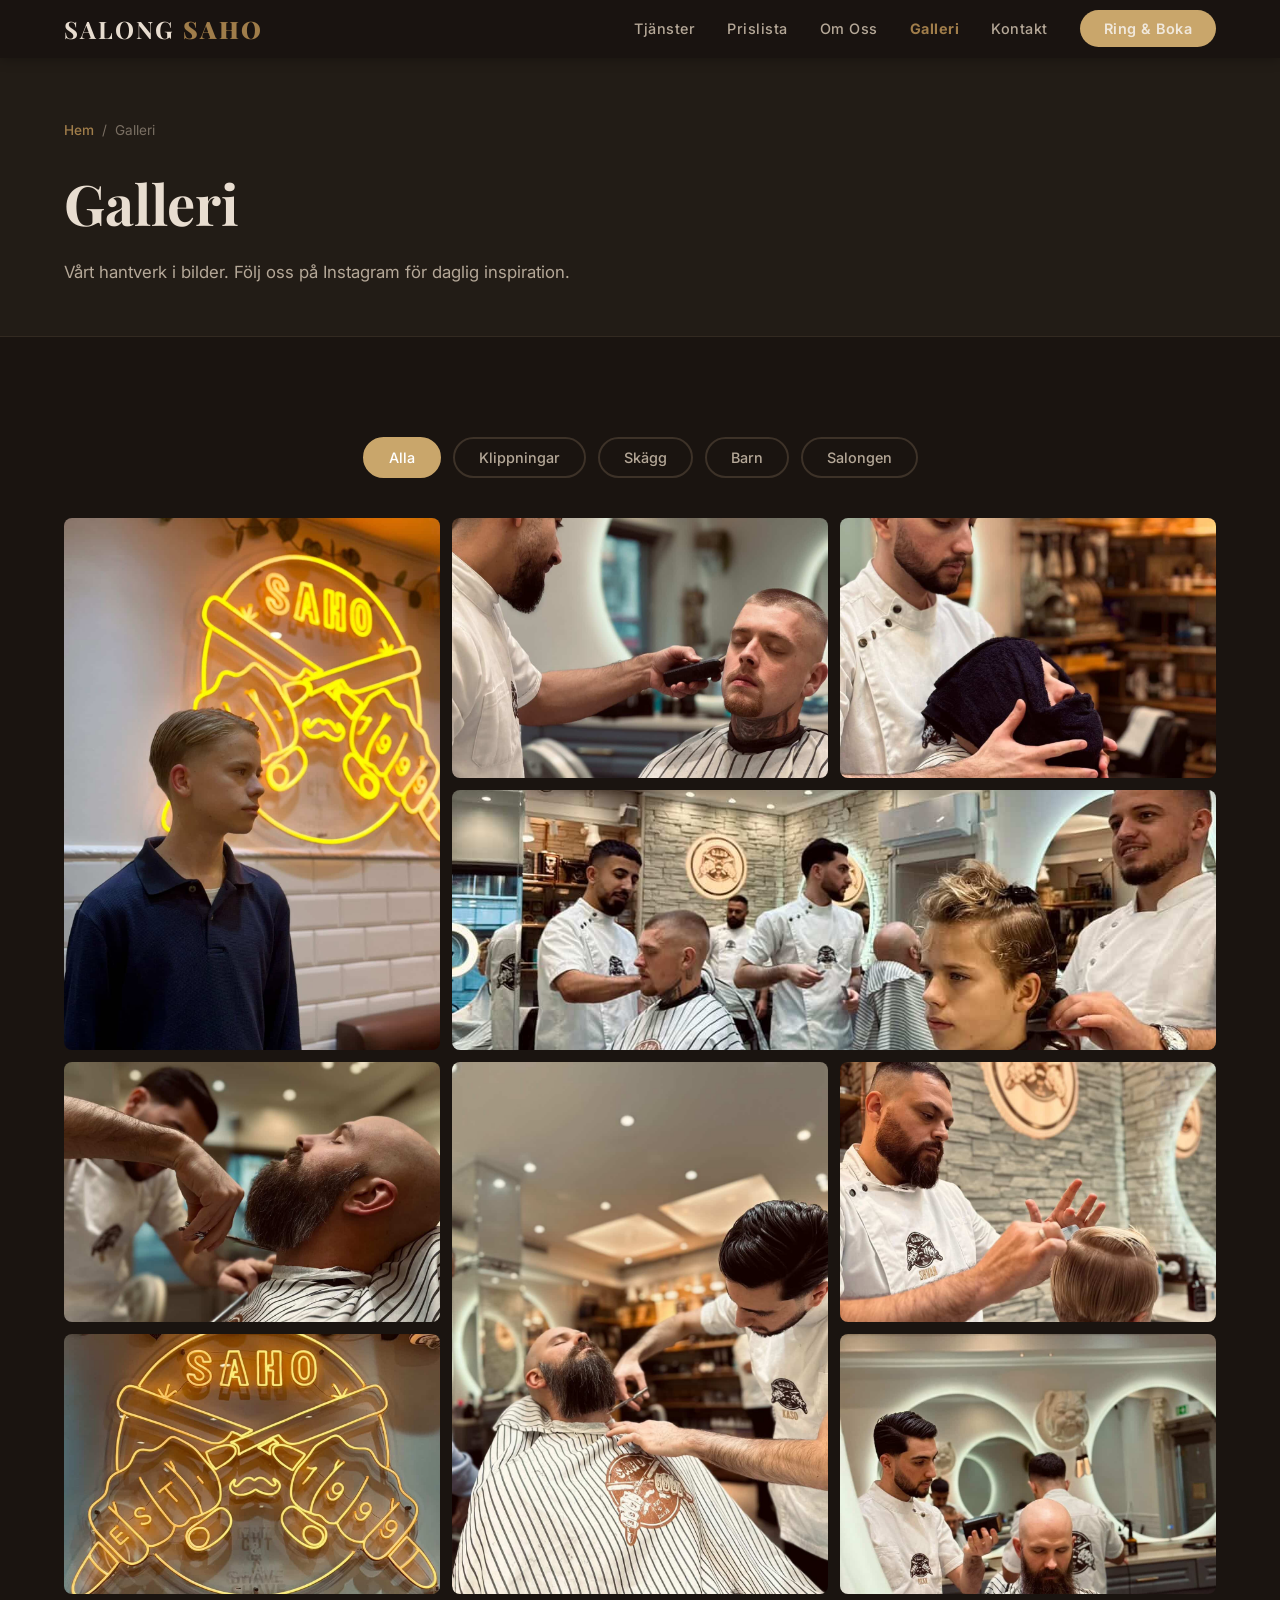
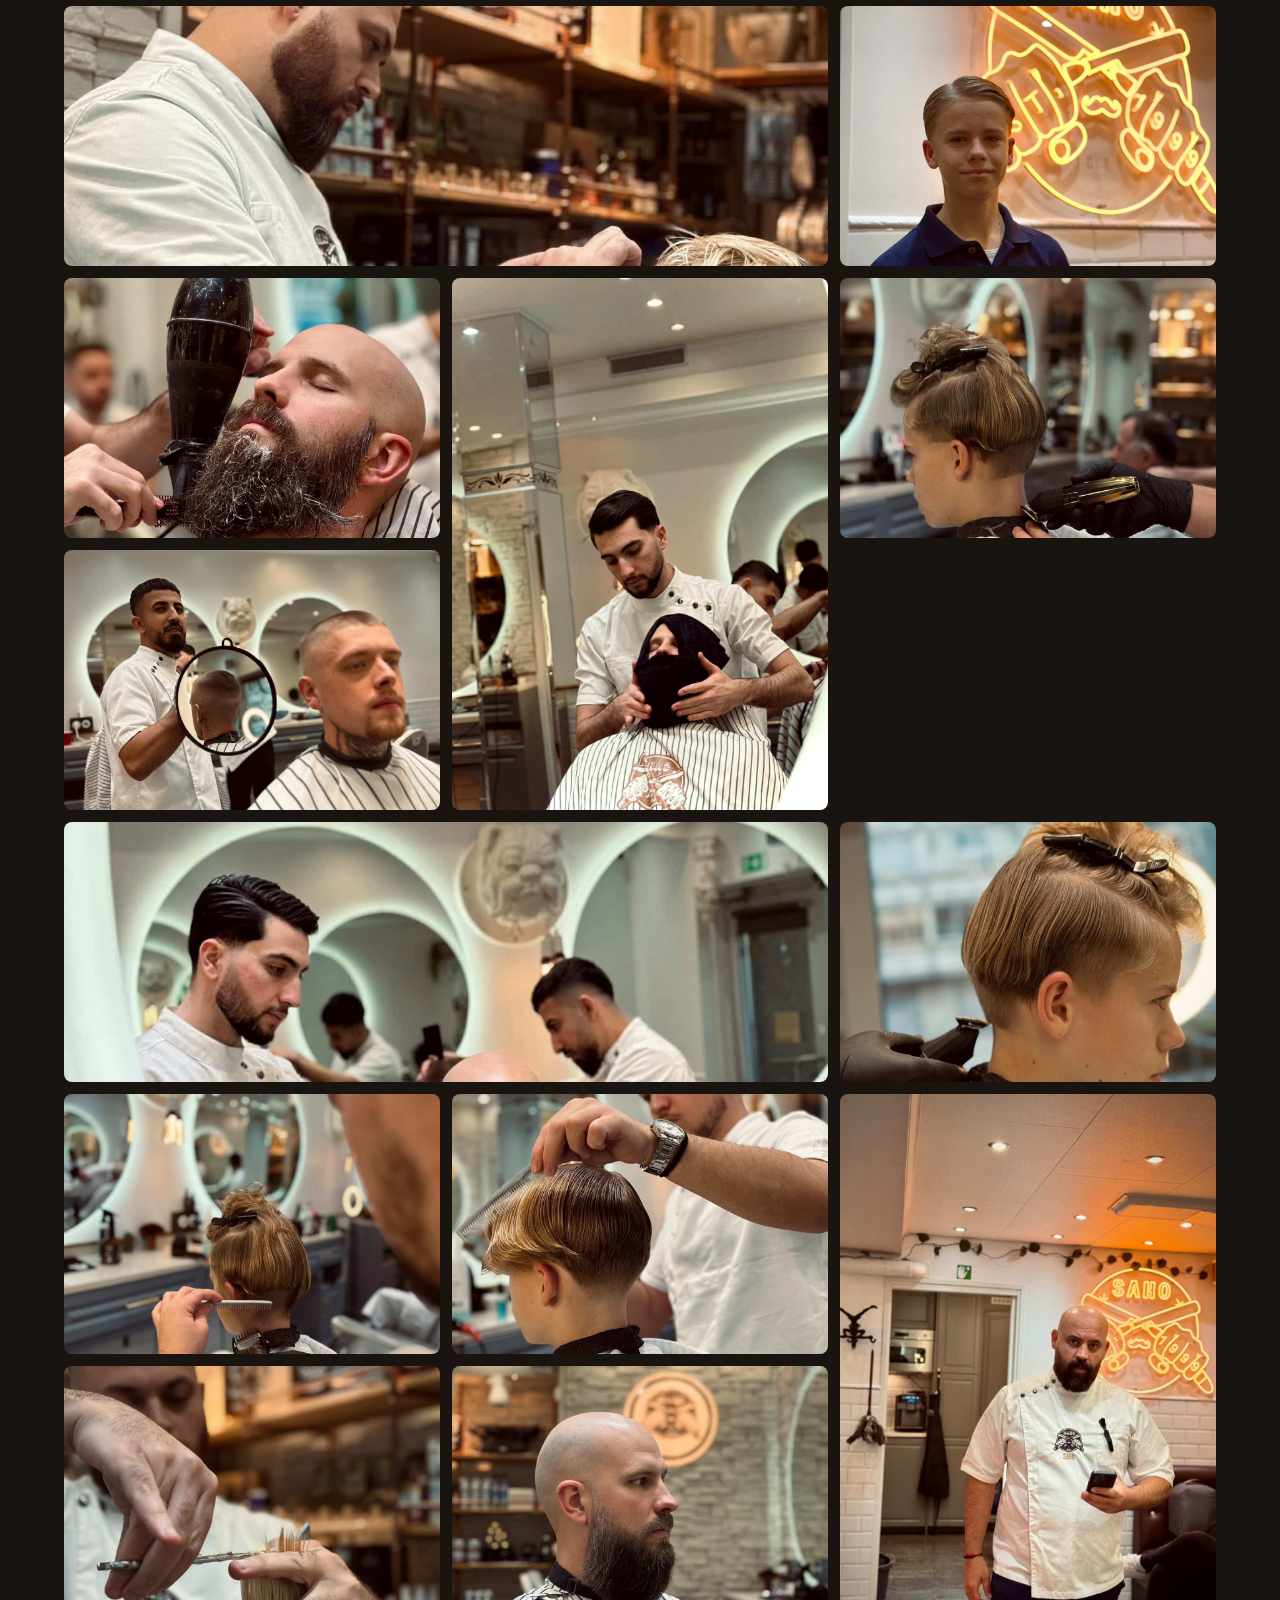
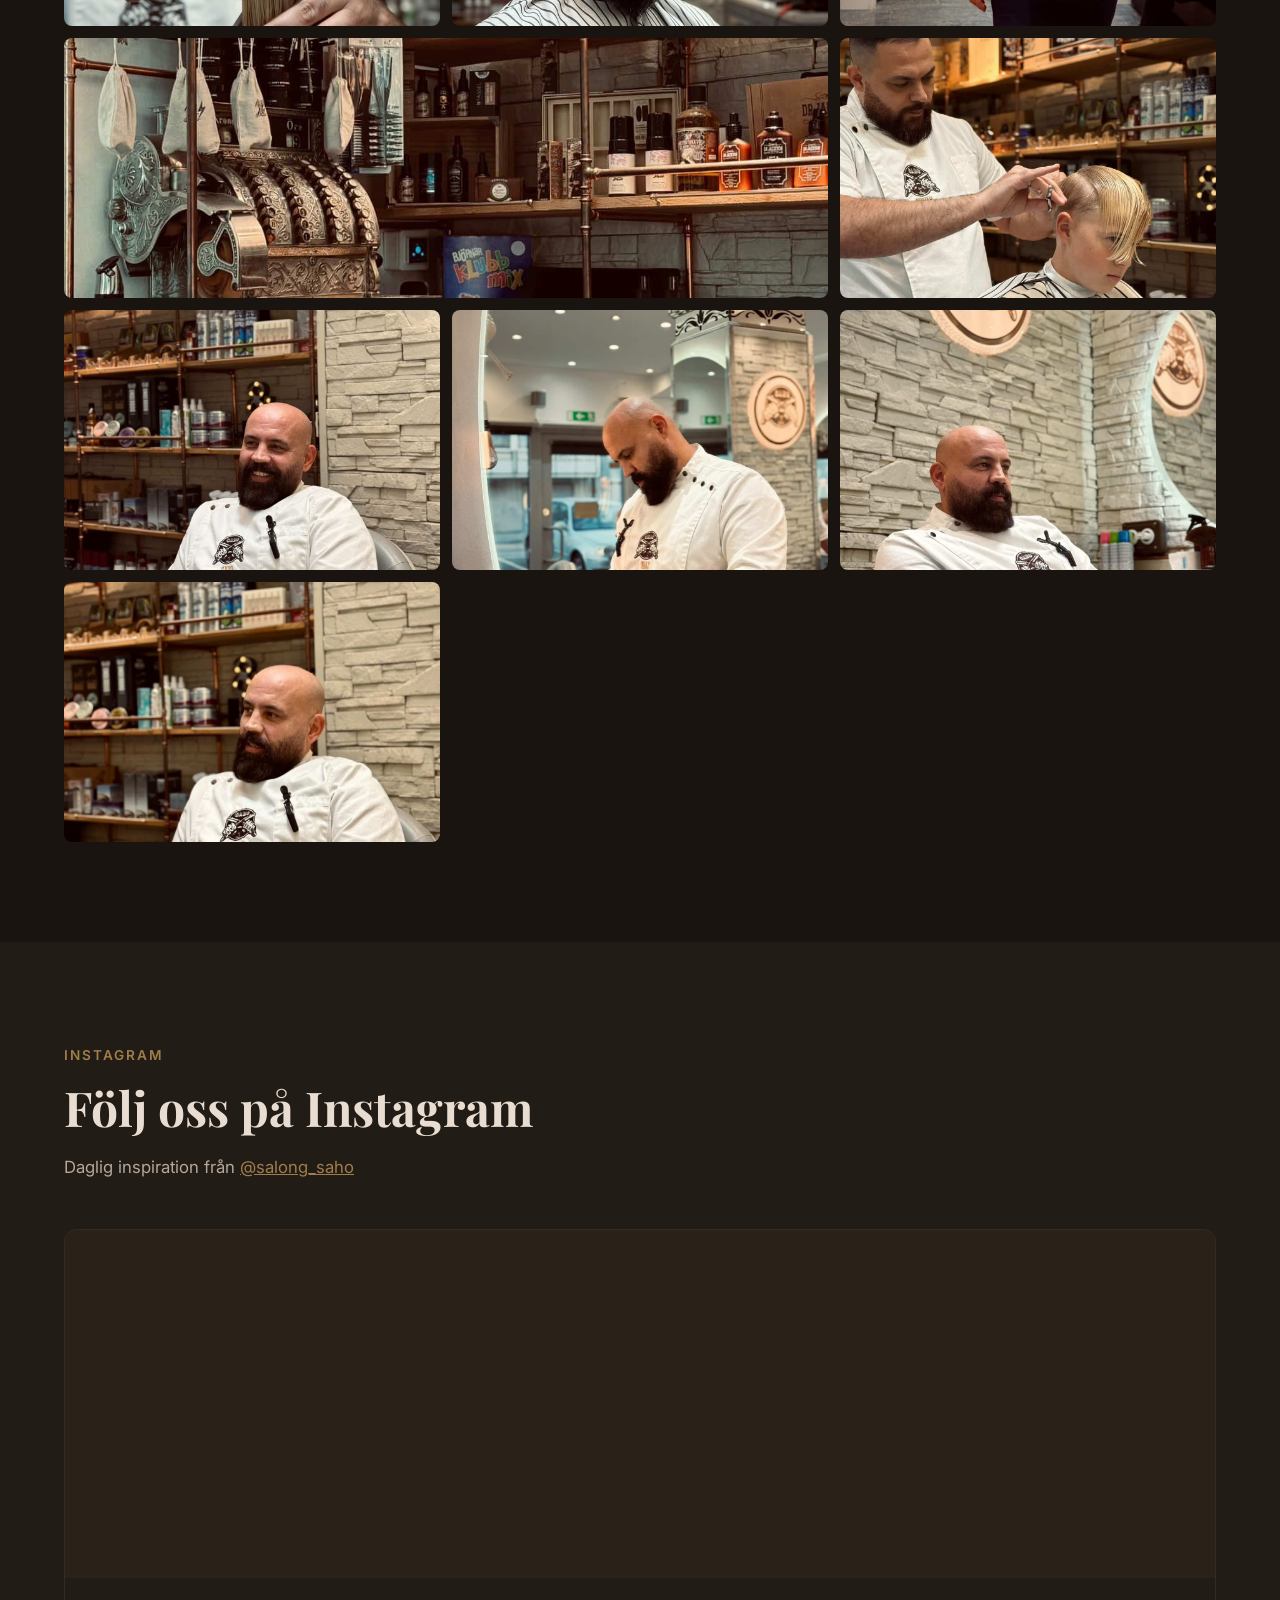
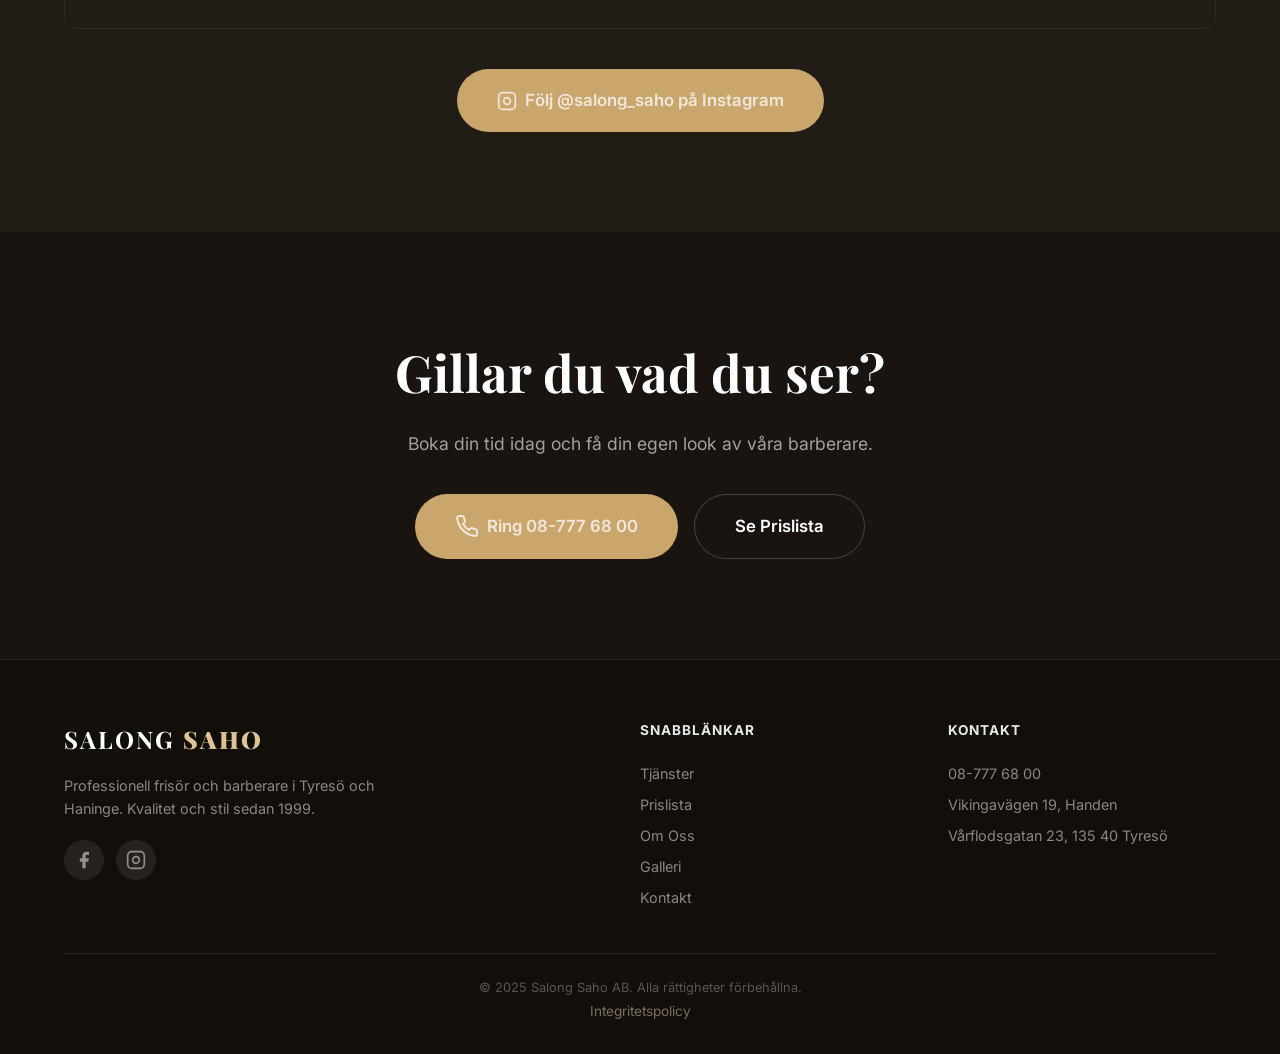
==== commit 0c882e52: "Enable clean URLs - remove .html from all links Add vercel.json with cleanUrls: true so Vercel serve" ====
--- a/galleri.html
+++ b/galleri.html
@@ -9,7 +9,8 @@
     <meta property="og:title" content="Galleri | Salong Saho – Vårt Hantverk">
     <meta property="og:description" content="Se bilder från våra salonger. Klippningar, fades och skäggvård av högsta kvalitet.">
     <meta property="og:type" content="website">
-    <link rel="canonical" href="galleri.html">
+    <meta property="og:image" content="https://saho-salong.vercel.app/images/hero-bg.jpeg">
+    <link rel="canonical" href="https://saho-salong.vercel.app/galleri">
     <link rel="preconnect" href="https://fonts.googleapis.com">
     <link rel="preconnect" href="https://fonts.gstatic.com" crossorigin>
     <link href="https://fonts.googleapis.com/css2?family=Playfair+Display:wght@400;700;900&family=Inter:wght@300;400;500;600;700&display=swap" rel="stylesheet">
@@ -20,7 +21,7 @@
     <!-- Navigation -->
     <nav class="navbar scrolled" id="navbar">
         <div class="container nav-container">
-            <a href="index.html" class="logo">
+            <a href="/" class="logo">
                 <span class="logo-text">SALONG</span>
                 <span class="logo-accent">SAHO</span>
             </a>
@@ -28,11 +29,11 @@
                 <span></span><span></span><span></span>
             </button>
             <ul class="nav-links" id="navLinks">
-                <li><a href="index.html#tjanster">Tjänster</a></li>
-                <li><a href="prislista.html">Prislista</a></li>
-                <li><a href="om-oss.html">Om Oss</a></li>
-                <li><a href="galleri.html" class="active">Galleri</a></li>
-                <li><a href="kontakt.html">Kontakt</a></li>
+                <li><a href="/#tjanster">Tjänster</a></li>
+                <li><a href="/prislista">Prislista</a></li>
+                <li><a href="/om-oss">Om Oss</a></li>
+                <li><a href="/galleri" class="active">Galleri</a></li>
+                <li><a href="/kontakt">Kontakt</a></li>
                 <li><a href="tel:+4687776800" class="nav-cta">Ring & Boka</a></li>
             </ul>
         </div>
@@ -42,7 +43,7 @@
     <header class="page-header">
         <div class="container">
             <nav class="breadcrumb" aria-label="Breadcrumb">
-                <a href="index.html">Hem</a>
+                <a href="/">Hem</a>
                 <span>/</span>
                 <span>Galleri</span>
             </nav>
@@ -161,7 +162,7 @@
             </div>
             <div class="gallery-cta">
                 <a href="https://www.instagram.com/salong_saho/" target="_blank" rel="noopener" class="btn btn-primary btn-large">
-                    <svg width="20" height="20" viewBox="0 0 24 24" fill="none" stroke="currentColor" stroke-width="2"><rect x="2" y="2" width="20" height="20" rx="5" ry="5"/><path d="M16 11.37A4 4 0 1 1 12.63 8 4 4 0 0 1 16 11.37z"/><line x1="17.5" y1="6.5" x2="17.51" y2="6.5"/></svg>
+                    <svg aria-hidden="true" width="20" height="20" viewBox="0 0 24 24" fill="none" stroke="currentColor" stroke-width="2"><rect x="2" y="2" width="20" height="20" rx="5" ry="5"/><path d="M16 11.37A4 4 0 1 1 12.63 8 4 4 0 0 1 16 11.37z"/><line x1="17.5" y1="6.5" x2="17.51" y2="6.5"/></svg>
                     Följ @salong_saho på Instagram
                 </a>
             </div>
@@ -175,10 +176,10 @@
             <p>Boka din tid idag och få din egen look av våra barberare.</p>
             <div class="cta-actions">
                 <a href="tel:+4687776800" class="btn btn-primary btn-large">
-                    <svg width="24" height="24" viewBox="0 0 24 24" fill="none" stroke="currentColor" stroke-width="2"><path d="M22 16.92v3a2 2 0 0 1-2.18 2 19.79 19.79 0 0 1-8.63-3.07 19.5 19.5 0 0 1-6-6 19.79 19.79 0 0 1-3.07-8.67A2 2 0 0 1 4.11 2h3a2 2 0 0 1 2 1.72c.127.96.361 1.903.7 2.81a2 2 0 0 1-.45 2.11L8.09 9.91a16 16 0 0 0 6 6l1.27-1.27a2 2 0 0 1 2.11-.45c.907.339 1.85.573 2.81.7A2 2 0 0 1 22 16.92z"/></svg>
+                    <svg aria-hidden="true" width="24" height="24" viewBox="0 0 24 24" fill="none" stroke="currentColor" stroke-width="2"><path d="M22 16.92v3a2 2 0 0 1-2.18 2 19.79 19.79 0 0 1-8.63-3.07 19.5 19.5 0 0 1-6-6 19.79 19.79 0 0 1-3.07-8.67A2 2 0 0 1 4.11 2h3a2 2 0 0 1 2 1.72c.127.96.361 1.903.7 2.81a2 2 0 0 1-.45 2.11L8.09 9.91a16 16 0 0 0 6 6l1.27-1.27a2 2 0 0 1 2.11-.45c.907.339 1.85.573 2.81.7A2 2 0 0 1 22 16.92z"/></svg>
                     Ring 08-777 68 00
                 </a>
-                <a href="prislista.html" class="btn btn-outline btn-large">Se Prislista</a>
+                <a href="/prislista" class="btn btn-outline btn-large">Se Prislista</a>
             </div>
         </div>
     </section>
@@ -188,27 +189,27 @@
         <div class="container">
             <div class="footer-grid">
                 <div class="footer-brand">
-                    <a href="index.html" class="logo">
+                    <a href="/" class="logo">
                         <span class="logo-text">SALONG</span>
                         <span class="logo-accent">SAHO</span>
                     </a>
                     <p>Professionell frisör och barberare i Tyresö och Haninge. Kvalitet och stil sedan 1999.</p>
                     <div class="social-links">
                         <a href="https://www.facebook.com/salongsaho/" target="_blank" rel="noopener" aria-label="Facebook">
-                            <svg width="20" height="20" viewBox="0 0 24 24" fill="currentColor"><path d="M18 2h-3a5 5 0 0 0-5 5v3H7v4h3v8h4v-8h3l1-4h-4V7a1 1 0 0 1 1-1h3z"/></svg>
+                            <svg aria-hidden="true" width="20" height="20" viewBox="0 0 24 24" fill="currentColor"><path d="M18 2h-3a5 5 0 0 0-5 5v3H7v4h3v8h4v-8h3l1-4h-4V7a1 1 0 0 1 1-1h3z"/></svg>
                         </a>
                         <a href="https://www.instagram.com/salong_saho/" target="_blank" rel="noopener" aria-label="Instagram">
-                            <svg width="20" height="20" viewBox="0 0 24 24" fill="none" stroke="currentColor" stroke-width="2"><rect x="2" y="2" width="20" height="20" rx="5" ry="5"/><path d="M16 11.37A4 4 0 1 1 12.63 8 4 4 0 0 1 16 11.37z"/><line x1="17.5" y1="6.5" x2="17.51" y2="6.5"/></svg>
+                            <svg aria-hidden="true" width="20" height="20" viewBox="0 0 24 24" fill="none" stroke="currentColor" stroke-width="2"><rect x="2" y="2" width="20" height="20" rx="5" ry="5"/><path d="M16 11.37A4 4 0 1 1 12.63 8 4 4 0 0 1 16 11.37z"/><line x1="17.5" y1="6.5" x2="17.51" y2="6.5"/></svg>
                         </a>
                     </div>
                 </div>
                 <div class="footer-links">
                     <h4>Snabblänkar</h4>
-                    <a href="index.html#tjanster">Tjänster</a>
-                    <a href="prislista.html">Prislista</a>
-                    <a href="om-oss.html">Om Oss</a>
-                    <a href="galleri.html">Galleri</a>
-                    <a href="kontakt.html">Kontakt</a>
+                    <a href="/#tjanster">Tjänster</a>
+                    <a href="/prislista">Prislista</a>
+                    <a href="/om-oss">Om Oss</a>
+                    <a href="/galleri">Galleri</a>
+                    <a href="/kontakt">Kontakt</a>
                 </div>
                 <div class="footer-contact">
                     <h4>Kontakt</h4>
@@ -219,7 +220,7 @@
             </div>
             <div class="footer-bottom">
                 <p>&copy; 2025 Salong Saho AB. Alla rättigheter förbehållna.</p>
-                <a href="integritetspolicy.html" style="color: var(--text-muted); font-size: 0.85rem;">Integritetspolicy</a>
+                <a href="/integritetspolicy" style="color: var(--text-muted); font-size: 0.85rem;">Integritetspolicy</a>
             </div>
         </div>
     </footer>
--- a/style.css
+++ b/style.css
@@ -1501,3 +1501,31 @@
     .lightbox-close { top: 16px; right: 16px; width: 40px; height: 40px; }
     .lightbox-img { max-width: 95vw; max-height: 80vh; }
 }
+
+/* Policy page */
+.policy-content {
+    max-width: 800px;
+    margin: 0 auto;
+    color: var(--text);
+    line-height: 1.8;
+}
+
+.policy-content h2 {
+    font-family: 'Playfair Display', serif;
+    color: var(--white);
+    margin: 32px 0 16px;
+}
+
+.policy-content h2:first-child {
+    margin-top: 0;
+    margin-bottom: 16px;
+}
+
+.policy-content ul {
+    margin: 12px 0;
+    padding-left: 24px;
+}
+
+.policy-content a {
+    color: var(--primary);
+}
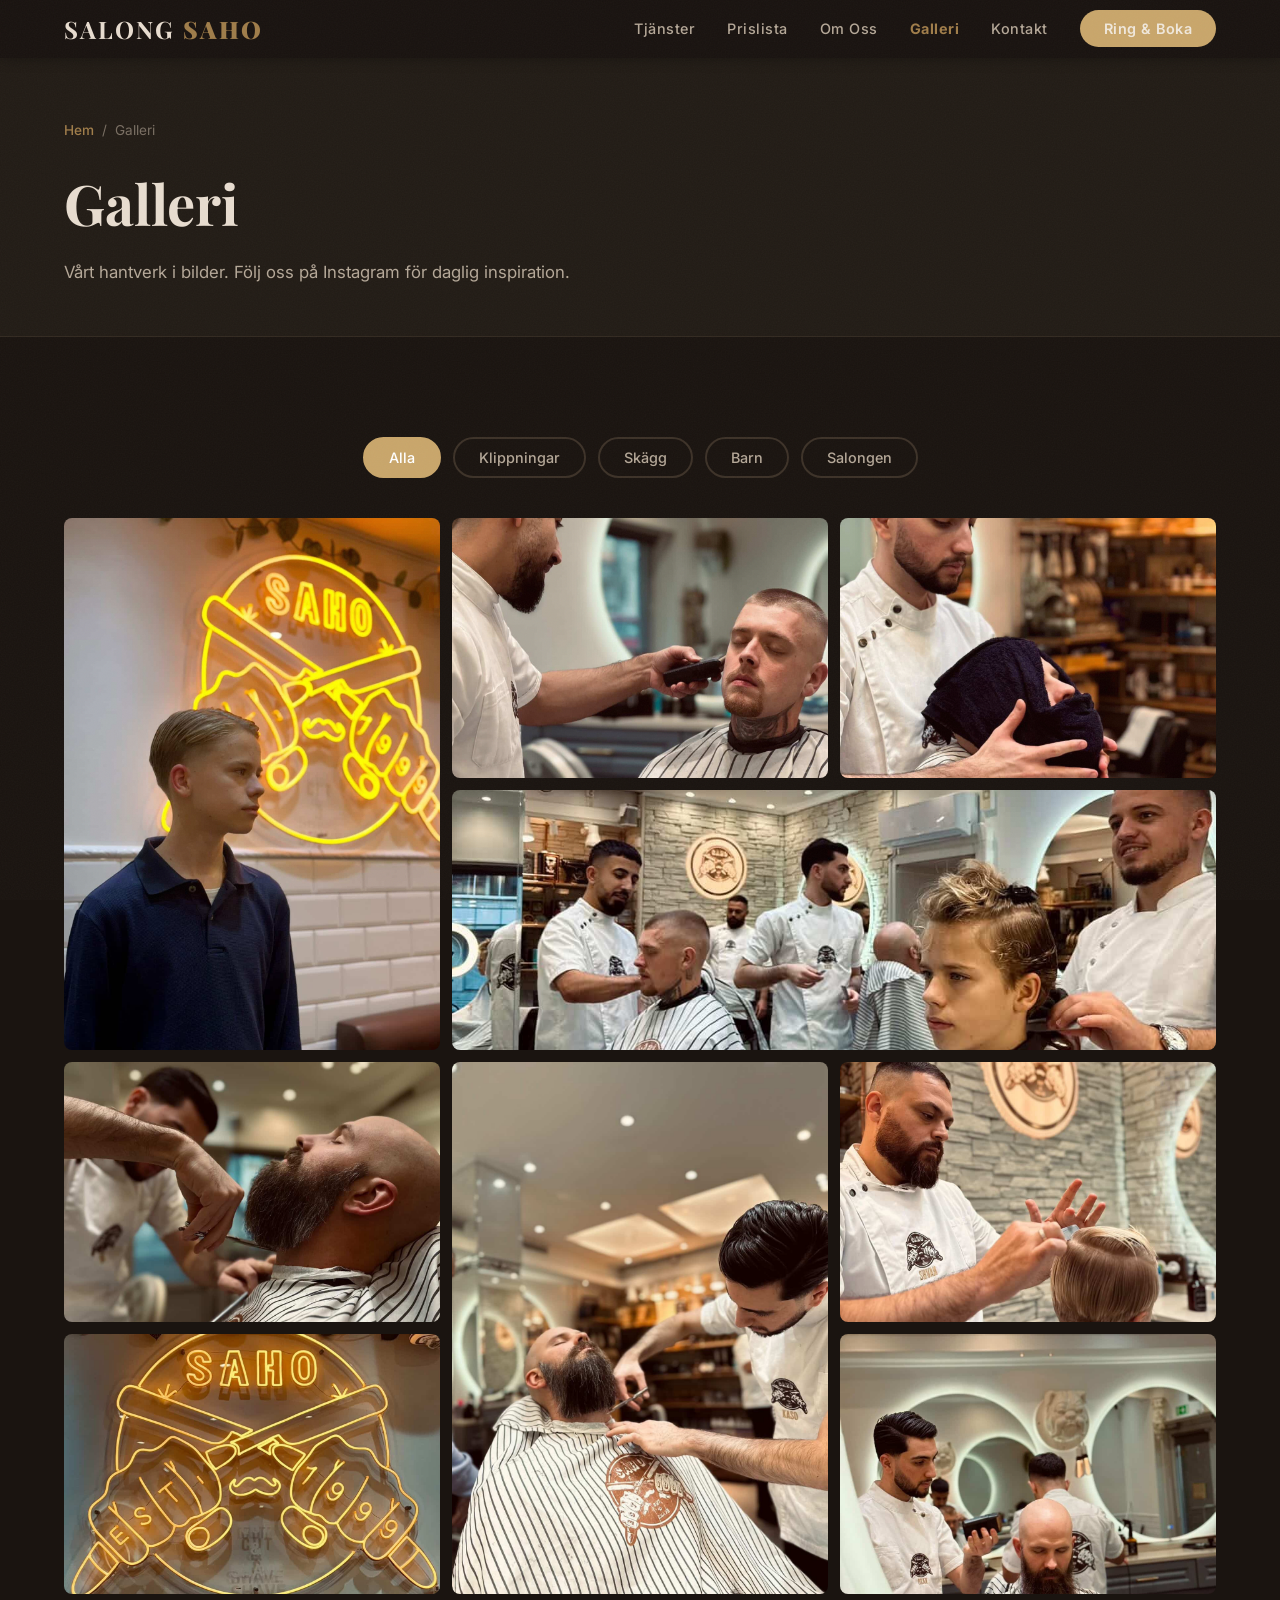
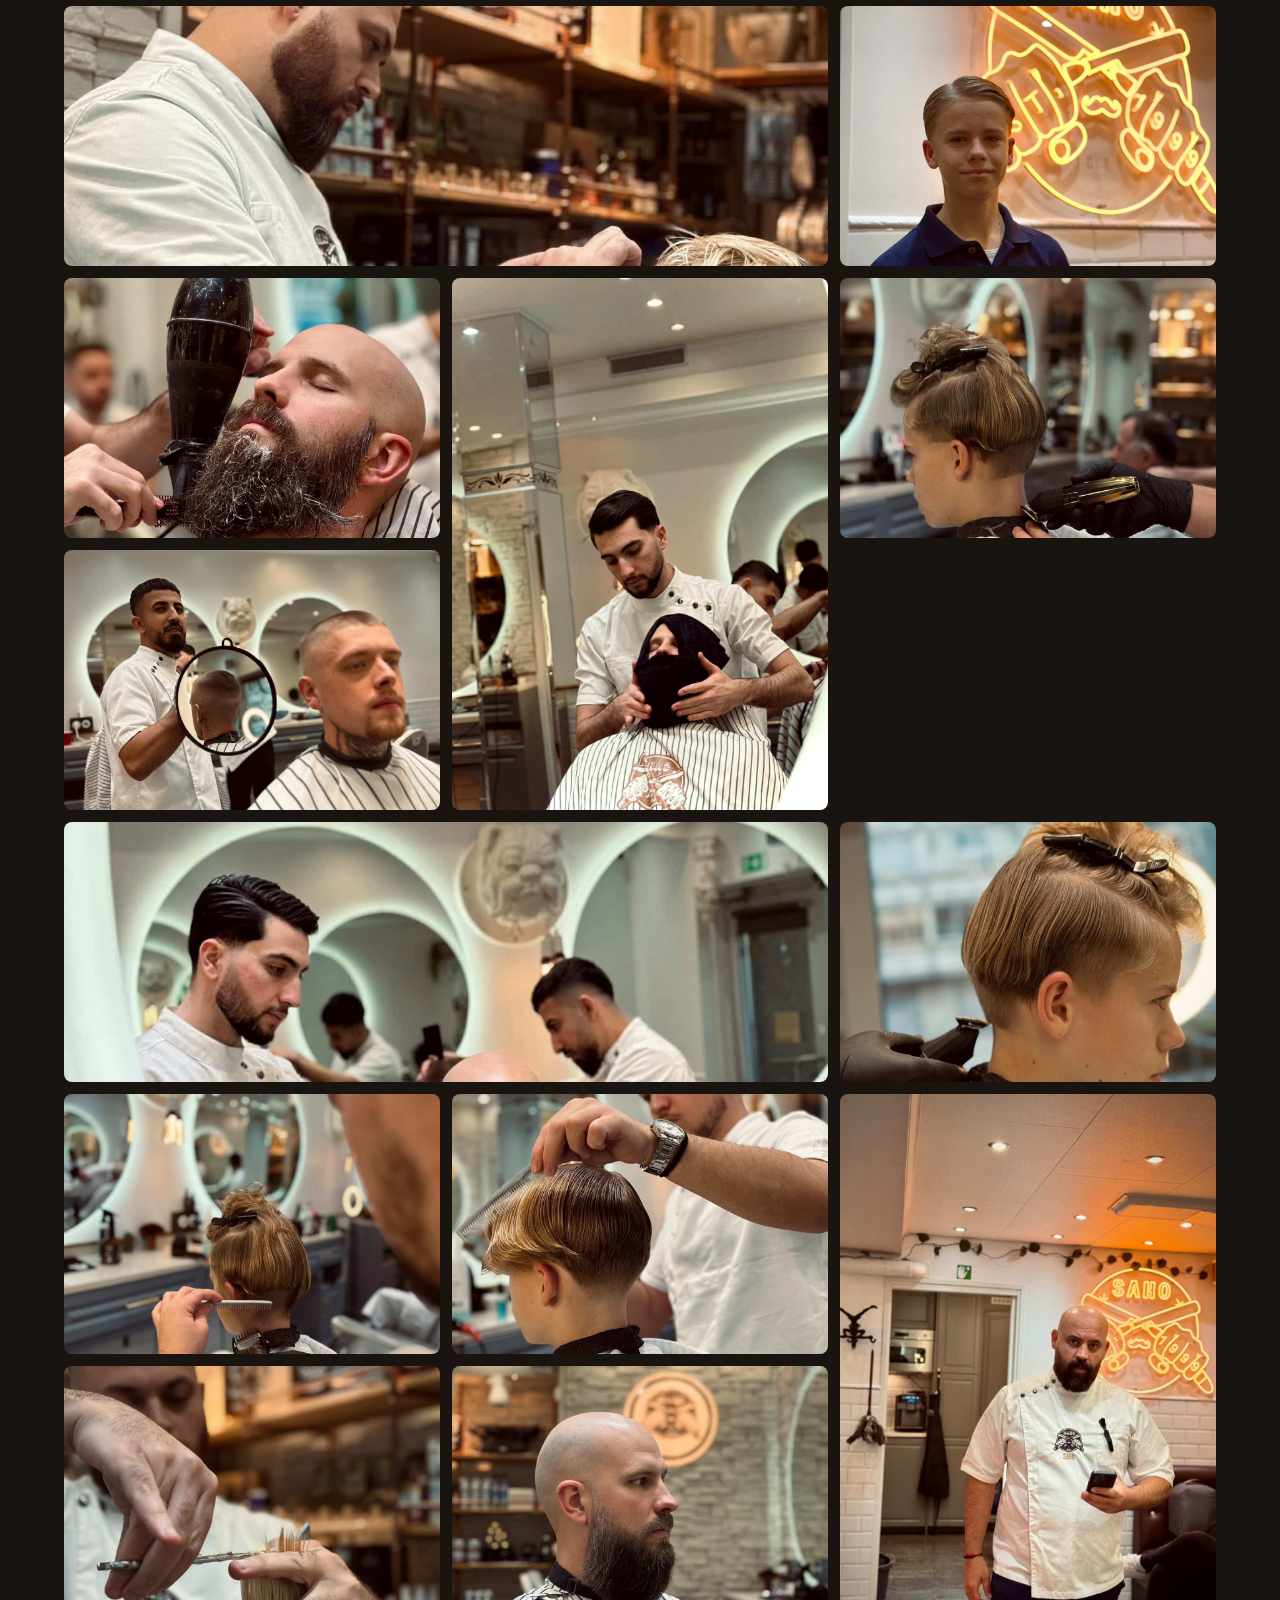
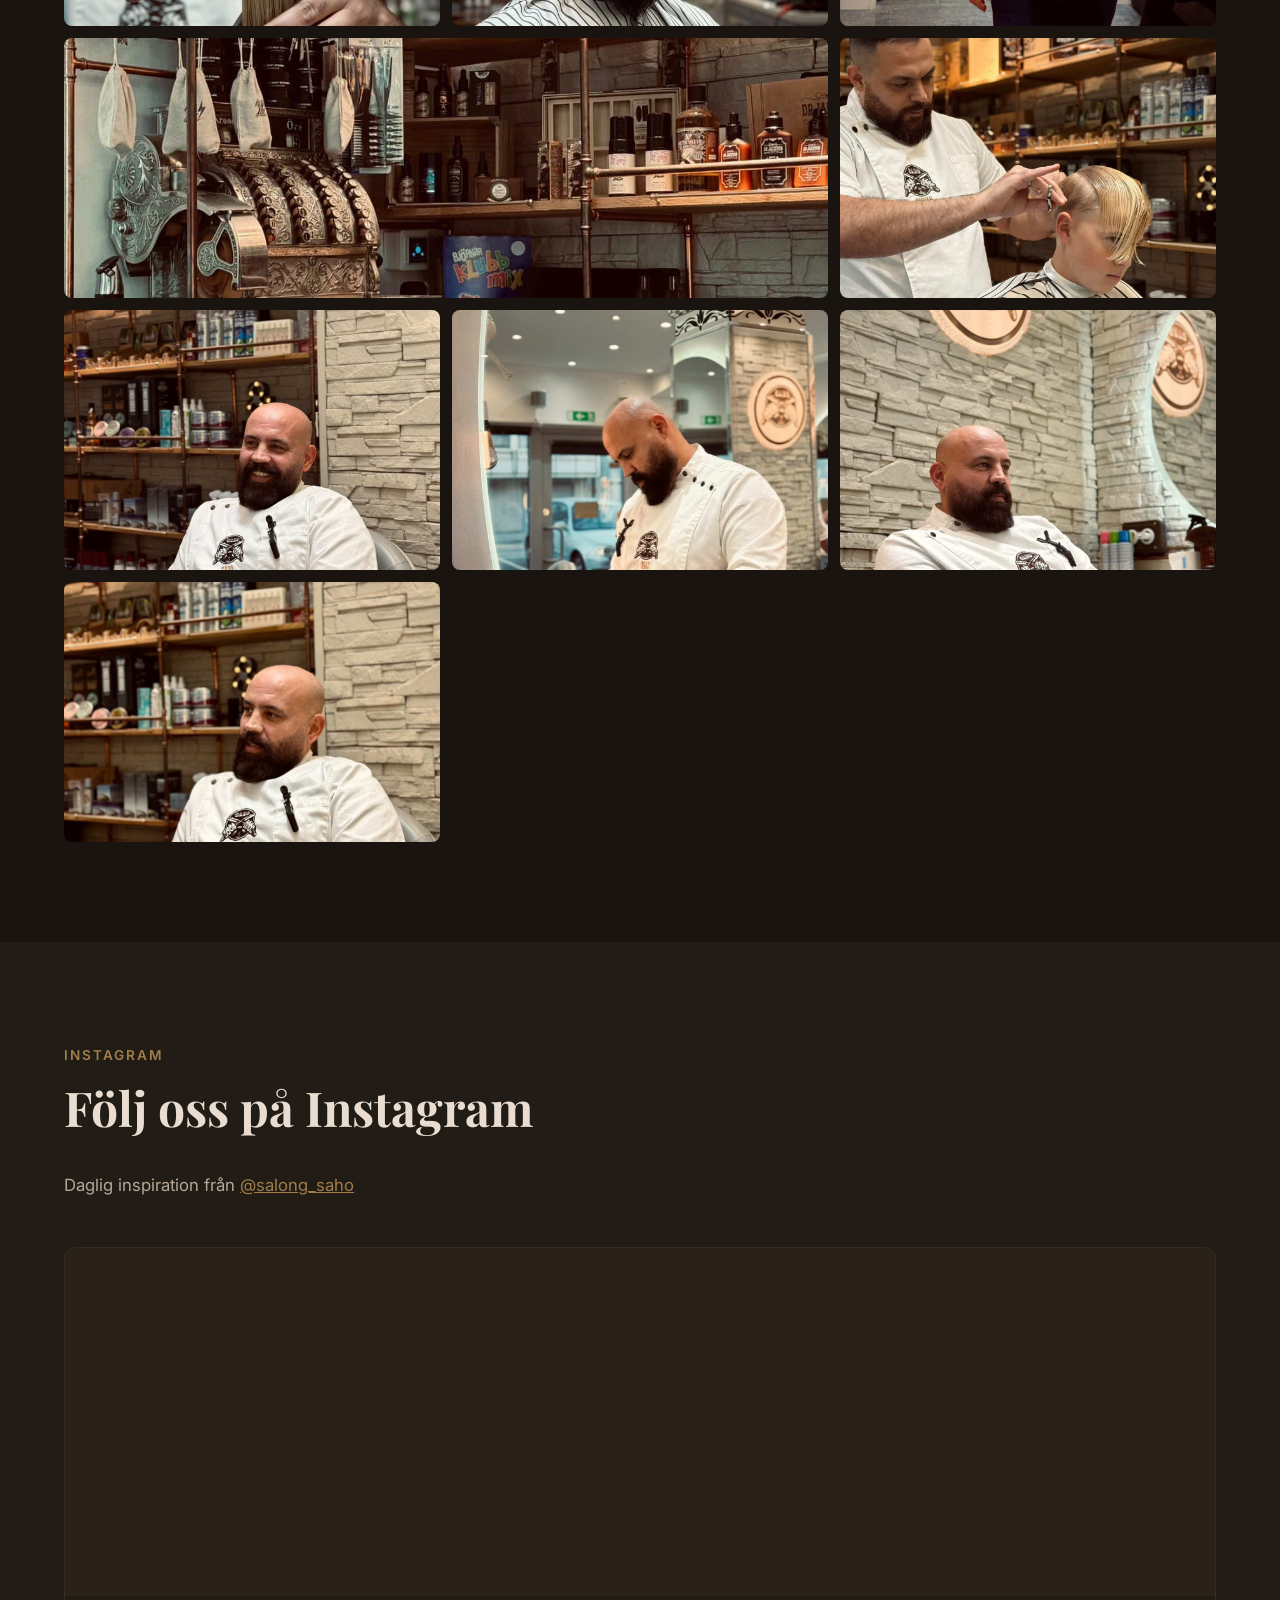
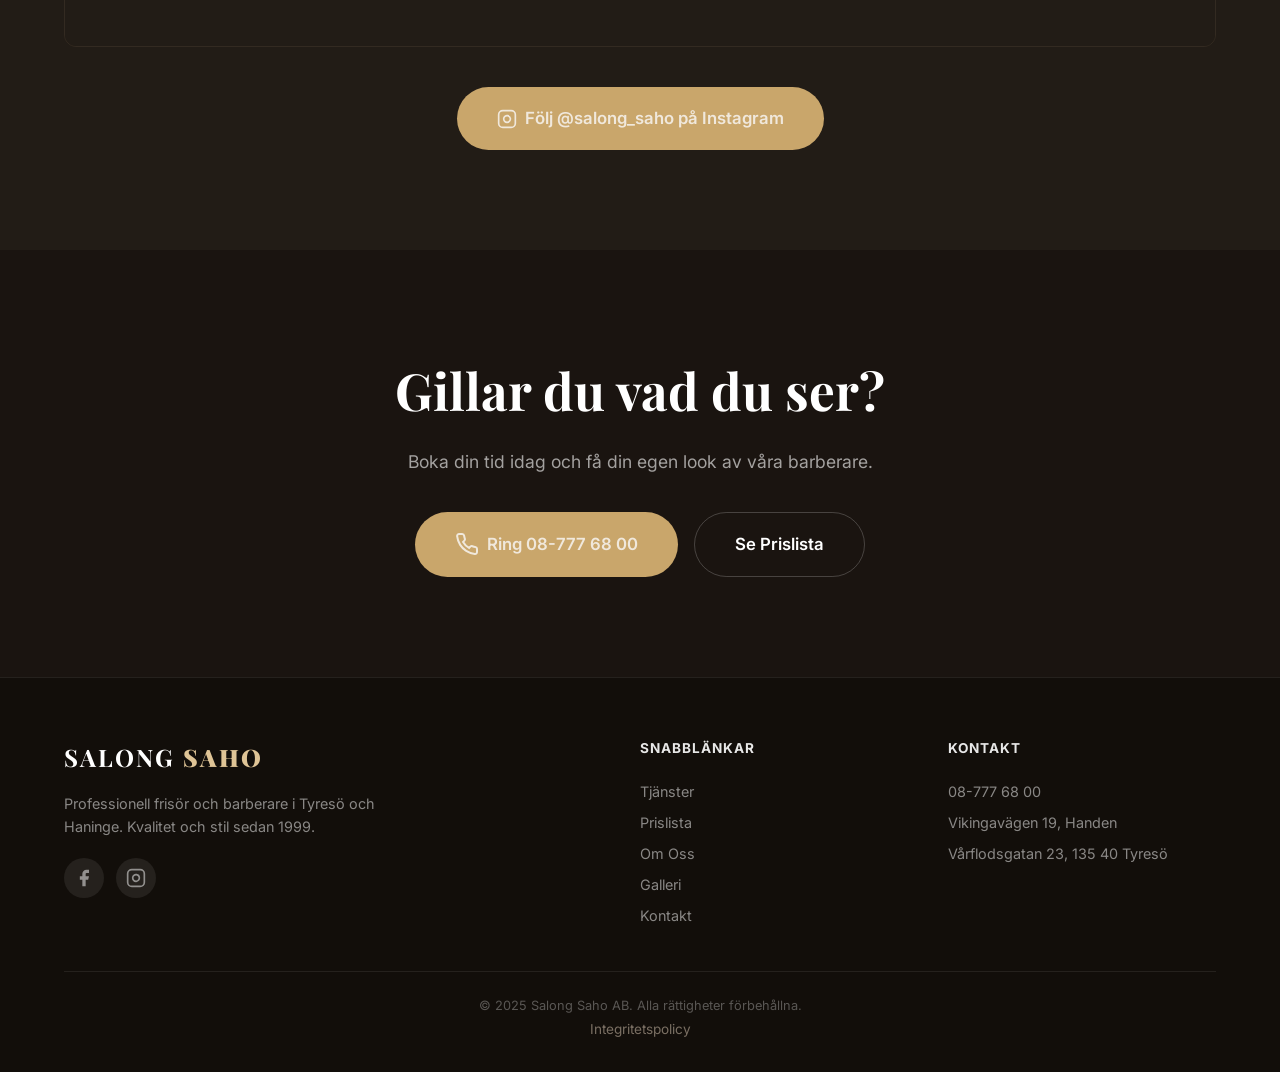
==== commit 33c2c36d: "Premium design upgrades: grain, shimmer, stats, hover effects 1. Add grain/noise texture overlay (bo" ====
--- a/galleri.html
+++ b/galleri.html
@@ -237,5 +237,6 @@
     <!-- Elfsight Instagram Feed Widget -->
     <script src="https://static.elfsight.com/platform/platform.js" async></script>
     <script src="script.js"></script>
+    <a href="tel:+4687776800" class="mobile-cta-btn" aria-label="Ring och boka tid"><svg aria-hidden="true" width="18" height="18" viewBox="0 0 24 24" fill="none" stroke="currentColor" stroke-width="2"><path d="M22 16.92v3a2 2 0 0 1-2.18 2 19.79 19.79 0 0 1-8.63-3.07 19.5 19.5 0 0 1-6-6 19.79 19.79 0 0 1-3.07-8.67A2 2 0 0 1 4.11 2h3a2 2 0 0 1 2 1.72c.127.96.361 1.903.7 2.81a2 2 0 0 1-.45 2.11L8.09 9.91a16 16 0 0 0 6 6l1.27-1.27a2 2 0 0 1 2.11-.45c.907.339 1.85.573 2.81.7A2 2 0 0 1 22 16.92z"/></svg> Boka tid</a>
 </body>
 </html>
--- a/style.css
+++ b/style.css
@@ -1529,3 +1529,190 @@
 .policy-content a {
     color: var(--primary);
 }
+
+/* ========== PREMIUM UPGRADES ========== */
+
+/* Custom scrollbar */
+::-webkit-scrollbar { width: 6px; }
+::-webkit-scrollbar-track { background: var(--bg-dark); }
+::-webkit-scrollbar-thumb { background: var(--primary-dark); border-radius: 3px; }
+::-webkit-scrollbar-thumb:hover { background: var(--primary); }
+
+/* Grain / noise texture overlay */
+body::before {
+    content: '';
+    position: fixed;
+    inset: 0;
+    background-image: url("data:image/svg+xml,%3Csvg xmlns='http://www.w3.org/2000/svg' width='300' height='300'%3E%3Cfilter id='noise'%3E%3CfeTurbulence type='fractalNoise' baseFrequency='0.75' numOctaves='4' stitchTiles='stitch'/%3E%3C/filter%3E%3Crect width='300' height='300' filter='url(%23noise)' opacity='1'/%3E%3C/svg%3E");
+    opacity: 0.035;
+    pointer-events: none;
+    z-index: 9999;
+}
+
+/* Shimmer animation on hero tagline */
+@keyframes shimmer {
+    0%   { background-position: -200% center; }
+    100% { background-position: 200% center; }
+}
+.hero-tagline {
+    background: linear-gradient(90deg, var(--primary-light) 0%, #fff8e8 40%, var(--primary) 60%, var(--primary-light) 100%);
+    background-size: 200% auto;
+    -webkit-background-clip: text;
+    -webkit-text-fill-color: transparent;
+    background-clip: text;
+    animation: shimmer 5s linear infinite;
+    color: var(--primary); /* fallback */
+}
+
+/* Animated gold underline on section titles */
+.section-title {
+    display: block;
+}
+.section-title::after {
+    content: '';
+    display: block;
+    margin: 16px auto 0;
+    height: 2px;
+    width: 0;
+    background: linear-gradient(90deg, transparent, var(--primary), transparent);
+    transition: width 0.8s ease 0.3s;
+}
+.section-title.visible::after {
+    width: 80px;
+}
+
+/* Service card — gold top-bar on hover */
+.service-card {
+    position: relative;
+    overflow: hidden;
+}
+.service-card::before {
+    content: '';
+    position: absolute;
+    top: 0;
+    left: -100%;
+    right: 100%;
+    height: 3px;
+    background: linear-gradient(90deg, var(--primary-dark), var(--primary-light), var(--primary-dark));
+    transition: left 0.45s ease, right 0.45s ease;
+    z-index: 2;
+}
+.service-card:hover::before {
+    left: 0;
+    right: 0;
+}
+
+/* Service card — image overlay on hover */
+.service-img {
+    position: relative;
+    overflow: hidden;
+}
+.service-img::after {
+    content: '';
+    position: absolute;
+    inset: 0;
+    background: linear-gradient(to top, rgba(12, 9, 6, 0.55) 0%, transparent 65%);
+    opacity: 0;
+    transition: opacity 0.4s ease;
+}
+.service-card:hover .service-img::after {
+    opacity: 1;
+}
+
+/* Stats section */
+.stats-section {
+    background: var(--bg-dark);
+    border-top: 1px solid var(--border);
+    border-bottom: 1px solid var(--border);
+    padding: 48px 0;
+}
+
+.stats-grid {
+    display: grid;
+    grid-template-columns: repeat(4, 1fr);
+    gap: 0;
+}
+
+.stat-item {
+    text-align: center;
+    padding: 24px 16px;
+    position: relative;
+}
+
+.stat-item:not(:last-child)::after {
+    content: '';
+    position: absolute;
+    right: 0;
+    top: 20%;
+    height: 60%;
+    width: 1px;
+    background: var(--border);
+}
+
+.stat-number {
+    font-family: 'Playfair Display', serif;
+    font-size: clamp(2rem, 4vw, 3rem);
+    font-weight: 700;
+    color: var(--primary);
+    line-height: 1;
+    display: inline;
+}
+
+.stat-suffix {
+    font-family: 'Playfair Display', serif;
+    font-size: clamp(1.2rem, 2.5vw, 1.8rem);
+    font-weight: 700;
+    color: var(--primary-light);
+    line-height: 1;
+}
+
+.stat-label {
+    display: block;
+    font-size: 0.8rem;
+    text-transform: uppercase;
+    letter-spacing: 0.12em;
+    color: var(--text-muted);
+    margin-top: 8px;
+    font-weight: 500;
+}
+
+@media (max-width: 640px) {
+    .stats-grid {
+        grid-template-columns: repeat(2, 1fr);
+    }
+    .stat-item:nth-child(2)::after {
+        display: none;
+    }
+    .stat-item:nth-child(odd):not(:last-child)::after {
+        display: block;
+    }
+}
+
+/* Mobile floating CTA button */
+.mobile-cta-btn {
+    display: none;
+    position: fixed;
+    bottom: 24px;
+    right: 20px;
+    background: var(--primary);
+    color: var(--bg-dark);
+    padding: 14px 22px;
+    border-radius: 50px;
+    font-weight: 700;
+    font-size: 0.9rem;
+    letter-spacing: 0.02em;
+    box-shadow: 0 4px 24px rgba(201, 166, 107, 0.45), 0 2px 8px rgba(0,0,0,0.4);
+    z-index: 998;
+    gap: 8px;
+    align-items: center;
+    text-decoration: none;
+    transition: transform 0.2s ease, box-shadow 0.2s ease, background 0.2s ease;
+}
+.mobile-cta-btn:hover {
+    background: var(--primary-light);
+    transform: translateY(-2px);
+    box-shadow: 0 6px 32px rgba(201, 166, 107, 0.55), 0 2px 8px rgba(0,0,0,0.4);
+}
+@media (max-width: 768px) {
+    .mobile-cta-btn { display: flex; }
+}
